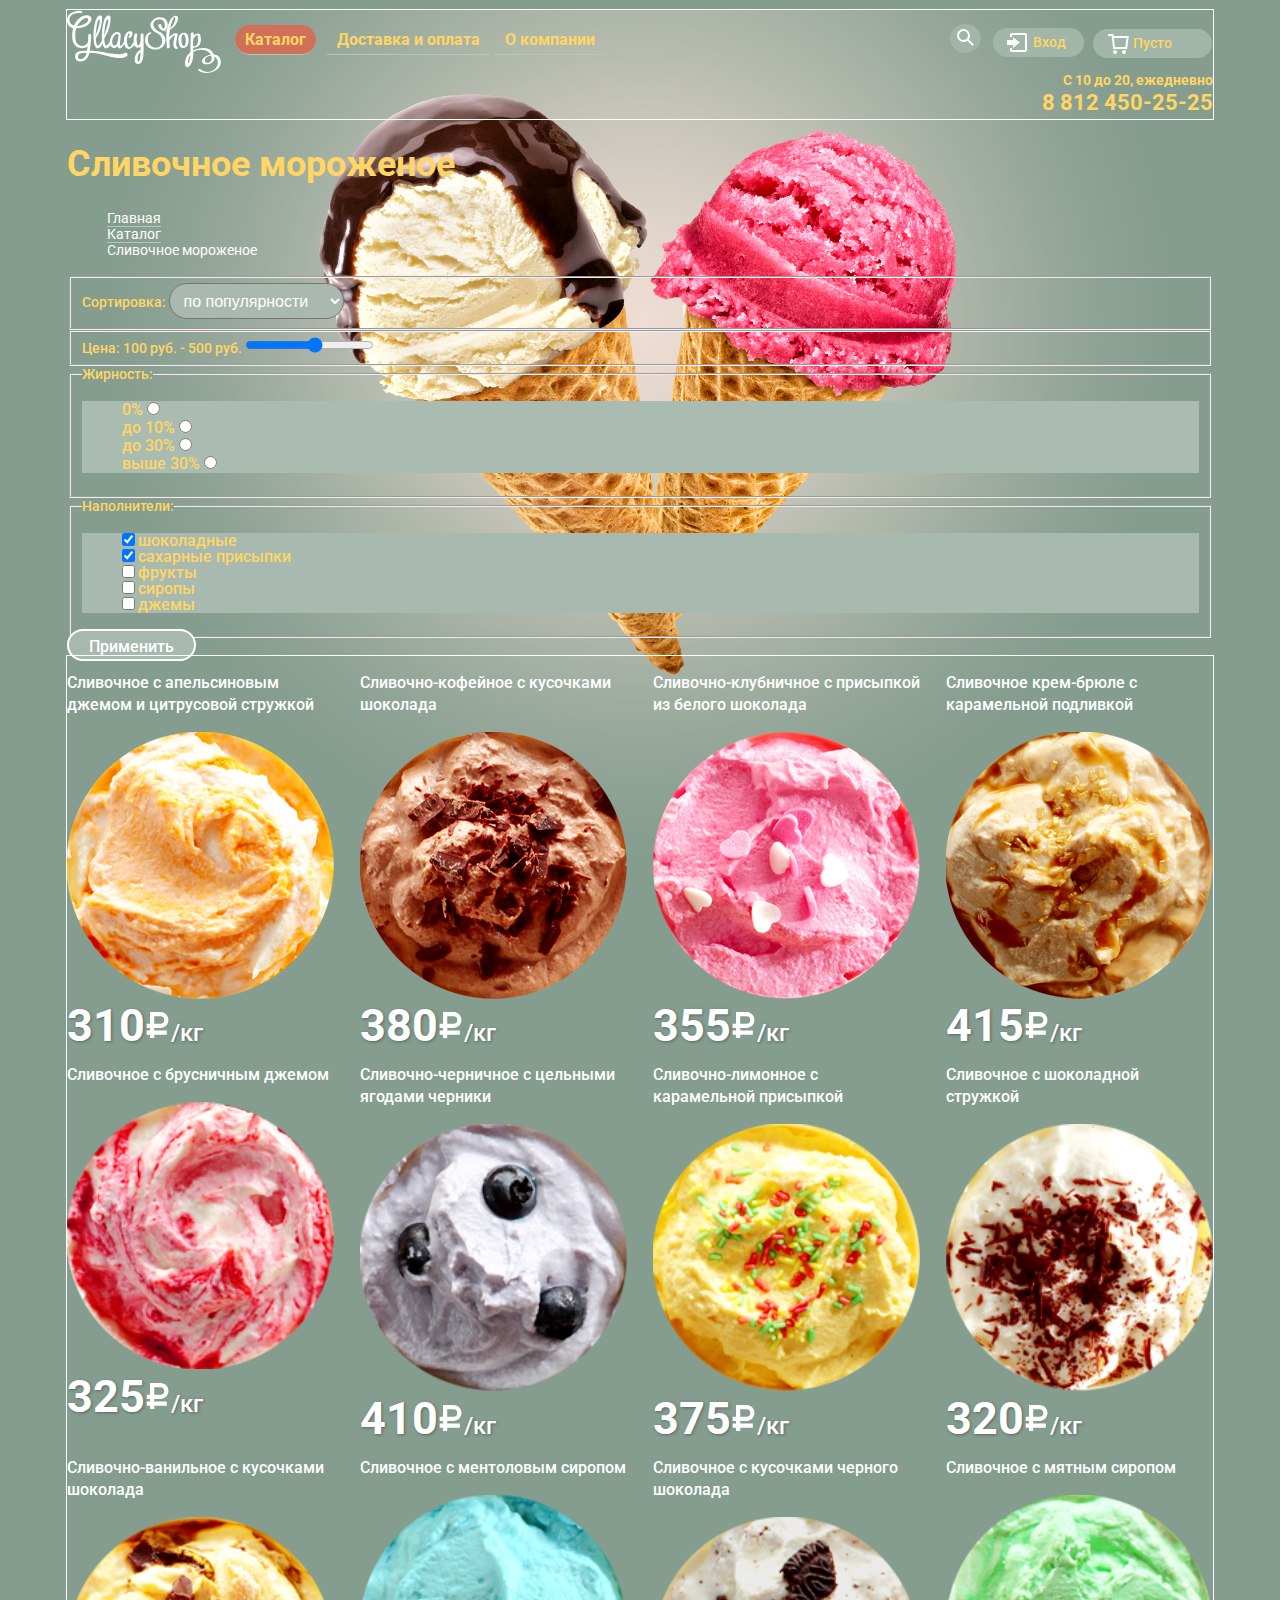
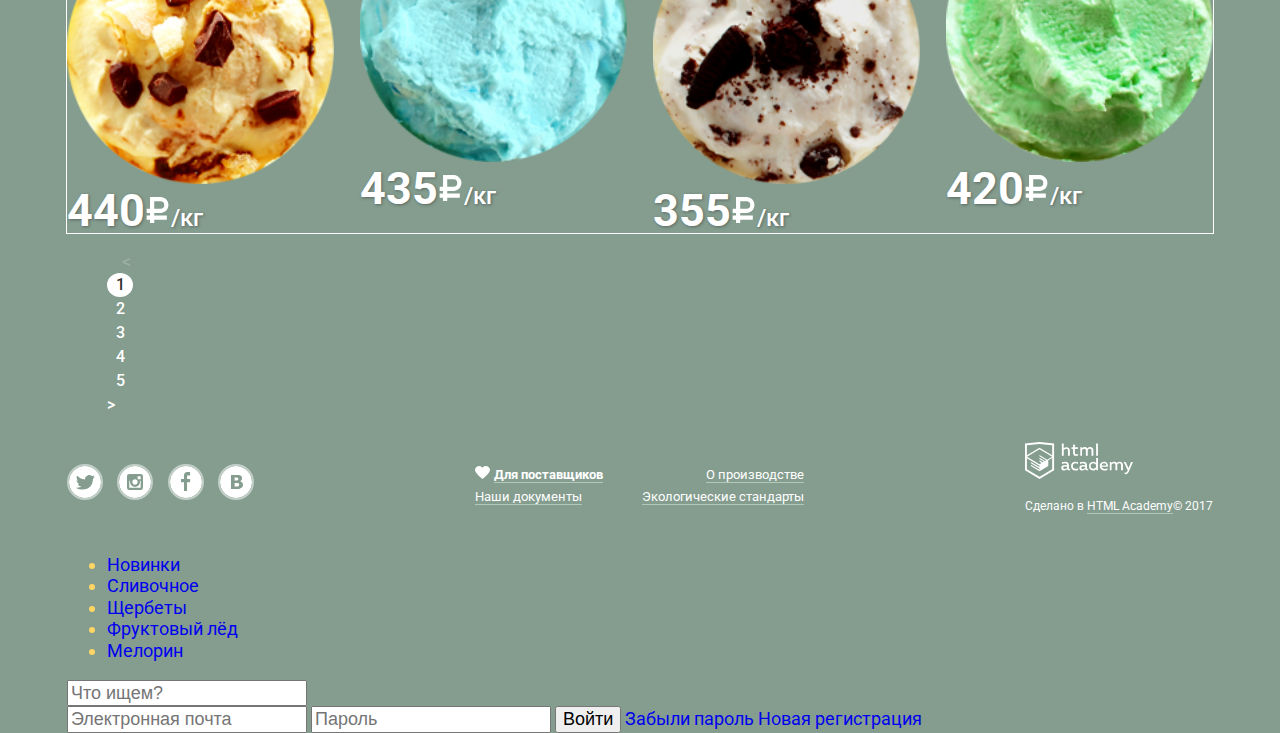
==== catalog.html @ 9115988d "неполная сетка первой страницы" ====
<!DOCTYPE html>
<html lang="ru">
    <head>
        <meta charset="utf-8">
        <link rel="stylesheet" href="css/style.css">
        <link rel="stylesheet" href="css/normalize.css">
        <link rel="stylesheet" href="https://fonts.googleapis.com/css?family=Roboto">
        <title>HTML Academy: Глейси</title>
    </head>
    <body>
        <div class="site-wrapper">
            <div class="content-wrapper">

<!--HEADER-->
         <header class="main-header">
            <nav class="main-navigation">
                <a href="index.html">
                    <img class="logo" src="img/logo.svg" width="154" height="64" alt="Логотип Глейси">
                </a>
                <ul class="site-navigation">
                    <li><a class="site-navigation-current" href="catalog.html">Каталог</a></li>
                    <li><a href="#">Доставка и оплата</a></li>
                    <li><a href="#">О компании</a></li>
                </ul>

                <ul class="user-navigation">
                    <li>
                        <a class="search-link" href="#">
                            <p class="visually-hidden">Поиск</p>
                            <img class="loupe-image" src="img/loupe.svg" width="17" height="17" alt="Поиск">                
                        </a>
                    </li>
                    <li>
                        <a class="login-link" href="#">
                            <img class="entrance-image" src="img/entrance-white.svg" width="21" height="19" alt="Войти">
                                Вход  
                        </a>
                    </li>
                    <li>
                        <a class="basket-link" href="#">
                            <img class="basket-image" src="img/basket.svg" width="21" height="20" alt="Корзина">
                                Пусто
                        </a>
                    </li>
                </ul>
            </nav>

            <div class="schedule-telephone">
                <h2 class="visually-hidden">Расписание и номер телефона</h2>
                <p>С 10 до 20, ежедневно<br>
                <span>8 812 450-25-25</span></p>
            </div>
        </header>

<!--MAIN-->
        <main class="container-2">
            <h1>Сливочное мороженое</h1>
            <ul class="breadcrumbs">
                <li><a href="index.html">Главная</a></li>
                <li><a href="catalog.html">Каталог</a></li>
                <li class="breadcrumbs-current">Сливочное мороженое</li>
            </ul>

            <section class="filters">
               <h2 class="visually-hidden">Фильтры</h2>
                <form class="filters-form" action="https://echo.htmlacademy.ru" method="get">
                    <fieldset class="form-sorting">
                        <label for="sorting">Сортировка:</label>
                            <select id="sorting" name="sorting-field">
                                <option value="popularity">по популярности</option>
                                <option value="cheap">сначала недорогие</option>
                                <option value="expensive">сначала дорогие</option>
                                <option value="fatness">по жирности</option>
                            </select>                       
                    </fieldset>

                    <fieldset class="form-range">
                        <label for="range">Цена: 100 руб. - 500 руб.</label>
                        <label class="visually-hidden" for="range">Ползунок с выбором диапазона цен</label>
                        <input id="range" type="range" min="50" max="500"  step="50">                      
                    </fieldset>

                    <fieldset class="form-fatness">
                        <legend>Жирность:</legend>
                        <ul class="filters-form-fatness-list">
                            <li>
                                0%
                                <input type="radio" id="fatness-1" name="fatness-radio" value="0">
                            </li>
                            <li>
                                до 10%
                                <input type="radio" id="fatness-2" name="fatness-radio" value="10">
                            </li>
                            <li>
                                до 30%
                                <input type="radio" id="fatness-3" name="fatness-radio" value="less-than-30">
                            </li>
                            <li>
                                выше 30%
                                <input type="radio" id="fatness-4" name="fatness-radio" value="more-than-30">
                            </li>
                        </ul>
                    </fieldset>

                    <fieldset class="form-topping">
                        <legend>Наполнители:</legend>
                        <ul class="form-topping-list">
                            <li>
                                <input id="chocolate-checkbox" type="checkbox" name="chocolate" checked>
                                <label for="chocolate-checkbox">шоколадные</label>
                            </li>
                            <li>
                                <input id="sugar-checkbox" type="checkbox" name="sugar" checked>
                                <label for="sugar-checkbox">сахарные присыпки</label>
                            </li>
                            <li>
                                <input id="fruit-checkbox" type="checkbox" name="fruit">
                                <label for="fruit-checkbox">фрукты</label>
                            </li>
                            <li>
                                <input id="syrup-checkbox" type="checkbox" name="syrup">
                                <label for="syrup-checkbox">сиропы</label>
                            </li>
                            <li>
                                <input id="jam-checkbox" type="checkbox" name="jam">
                                <label for="jam-checkbox">джемы</label>
                            </li>
                        </ul>
                    </fieldset>
                    <a class="filters-button" href="#">Применить</a>
                </form>
            </section>

            <section class="catalog main-catalog">
                <h2 class="visually-hidden">Ассортимент мороженого</h2>
                <ul class="ice-cream-range-list">
                    <li><a href="#">
                        <h3>Сливочное с апельсиновым джемом и цитрусовой стружкой</h3>
                        <div class="ice-cream-image"><img src="img/ice-cream-1.png" width="267px" height="267px" alt="Изображение мороженого"></div>
                        <div class="ice-cream-price">310<img src="img/ruble.svg" width="26px" height="31px" alt="Р"><span>/кг</span></div>
                    </a></li>

                    <li><a href="#">
                        <h3>Сливочно-кофейное с кусочками шоколада</h3>
                        <div class="ice-cream-image"><img src="img/ice-cream-2.png" width="267px" height="267px" alt="Изображение мороженого"></div>
                        <div class="ice-cream-price">380<img src="img/ruble.svg" width="26px" height="31px" alt="Р"><span>/кг</span></div>
                    </a></li>

                    <li><a href="#">
                        <h3>Сливочно-клубничное с присыпкой из белого шоколада</h3>
                        <div class="ice-cream-image"><img src="img/ice-cream-3.png" width="267px" height="267px" alt="Изображение мороженого"></div>
                        <div class="ice-cream-price">355<img src="img/ruble.svg" width="26px" height="31px" alt="Р"><span>/кг</span></div>
                    </a></li>

                    <li><a href="#">
                        <h3>Сливочное крем-брюле с карамельной подливкой</h3>
                        <div class="ice-cream-image"><img src="img/ice-cream-4.png" width="267px" height="267px" alt="Изображение мороженого"></div>
                        <div class="ice-cream-price">415<img src="img/ruble.svg" width="26px" height="31px" alt="Р"><span>/кг</span></div>
                        </a>
                    </li>

                    <li><a href="#">
                        <h3>Сливочное с брусничным джемом</h3>
                        <div class="ice-cream-image"><img src="img/ice-cream-5.png" width="267px" height="267px" alt="Изображение мороженого"></div>
                        <div class="ice-cream-price">325<img src="img/ruble.svg" width="26px" height="31px" alt="Р"><span>/кг</span></div>
                    </a></li>

                    <li><a href="#">
                        <h3>Сливочно-черничное с цельными ягодами черники</h3>
                        <div class="ice-cream-image"><img src="img/ice-cream-6.png" width="267px" height="267px" alt="Изображение мороженого"></div>
                        <div class="ice-cream-price">410<img src="img/ruble.svg" width="26px" height="31px" alt="Р"><span>/кг</span></div>
                    </a></li>

                    <li><a href="#">
                        <h3>Сливочно-лимонное с карамельной присыпкой</h3>
                        <div class="ice-cream-image"><img src="img/ice-cream-7.png" width="267px" height="267px" alt="Изображение мороженого"></div>
                        <div class="ice-cream-price">375<img src="img/ruble.svg" width="26px" height="31px" alt="Р"><span>/кг</span></div>
                    </a></li>

                    <li><a href="#">
                        <h3>Сливочное с шоколадной стружкой</h3>
                        <div class="ice-cream-image"><img src="img/ice-cream-8.png" width="267px" height="267px" alt="Изображение мороженого"></div>
                        <div class="ice-cream-price">320<img src="img/ruble.svg" width="26px" height="31px" alt="Р"><span>/кг</span></div>
                    </a></li>

                    <li><a href="#">
                        <h3>Сливочно-ванильное с кусочками шоколада</h3>
                        <div class="ice-cream-image"><img src="img/ice-cream-9.png" width="267px" height="267px" alt="Изображение мороженого"></div>
                        <div class="ice-cream-price">440<img src="img/ruble.svg" width="26px" height="31px" alt="Р"><span>/кг</span></div>
                    </a></li>

                    <li><a href="#">
                        <h3>Сливочное с ментоловым сиропом</h3>
                        <div class="ice-cream-image"><img src="img/ice-cream-10.png" width="267px" height="267px" alt="Изображение мороженого"></div>
                        <div class="ice-cream-price">435<img src="img/ruble.svg" width="26px" height="31px" alt="Р"><span>/кг</span></div>
                    </a></li>

                    <li><a href="#">
                        <h3>Сливочное с кусочками черного шоколада</h3>
                        <div class="ice-cream-image"><img src="img/ice-cream-11.png" width="267px" height="267px" alt="Изображение мороженого"></div>
                        <div class="ice-cream-price">355<img src="img/ruble.svg" width="26px" height="31px" alt="Р"><span>/кг</span></div>
                    </a></li>

                    <li><a href="#">
                        <h3>Сливочное с мятным сиропом</h3>
                        <div class="ice-cream-image"><img src="img/ice-cream-12.png" width="267px" height="267px" alt="Изображение мороженого"></div>
                        <div class="ice-cream-price">420<img src="img/ruble.svg" width="26px" height="31px" alt="Р"><span>/кг</span></div>
                    </a></li>
                </ul>

                    <ul class="pagination">
                        <li class="arrow-disabled"><</li>
                        <li class="pagination-item pagination-item-current">
                            <a href="#">1</a>
                        </li>
                        <li class="pagination-item">
                            <a href="#">2</a>
                        </li>
                        <li class="pagination-item">
                            <a href="#">3</a>
                        </li>
                        <li class="pagination-item">
                            <a href="#">4</a>
                        </li>
                        <li class="pagination-item">
                            <a href="#">5</a>
                        </li>
                        <li class="arrow-active">
                            <a href="#">></a>
                        </li>
                    </ul>           
            </section>
        </main>

<!--FOOTER-->        
         <footer class="main-footer">
            <div class="social">
                <ul class="social-list">
                    <li>
                        <a href="https://www.twitter.com" target="_blank">
                            <img src="img/twitter.svg" width="32px" height="32px" alt="twitter">
                        </a>
                    </li>
                    <li>
                        <a href="https://www.instagram.com" target="_blank">
                            <img src="img/instagram.svg" width="32px" height="32px" alt="instagram">
                        </a>
                    </li>
                    <li>
                        <a href="https://www.facebook.com" target="_blank">
                            <img src="img/fb.svg" width="32px" height="32px" alt="facebook">
                        </a>
                    </li>
                    <li>
                        <a href="https://www.vk.com" target="_blank">
                            <img src="img/vk.svg" width="32px" height="32px" alt="vk">
                        </a>
                    </li>
                </ul>
            </div>

            <ul class="links">
                <li>
                    <img src="img/heart.svg" width="15px" height="13px" alt="сердце">
                    <a class="link-providers" href="#">
                        Для поставщиков
                    </a>
                </li>
                <li>
                    <a href="#">
                        О производстве
                    </a>
                </li>
                <li>
                    <a href="#">
                        Наши документы
                    </a>
                </li>
                <li>
                    <a href="#">
                        Экологические стандарты
                    </a>
                </li>
            </ul>

             <div class="copyright">
                <a href="https://htmlacademy.ru" target="_blank">
                    <img src="img/logo-htmlacademy.svg" width="108px" height="39px" alt="Логотип разработчика сайта HTML academy">
                </a>
                <p class="creator">
                    Сделано в <a href="https://htmlacademy.ru" target="_blank">HTML Academy</a>© 2017
                </p>
            </div>
        </footer>

<!--MODAL-->
        <section class="modal modal-catalog-pop-up">
            <h2 class="visually-hidden">Выскакивающее окно каталога</h2>
            <ul class="modal-catalog-pop-up">
                <li>
                    <a href="catalog.html">
                        Новинки
                    </a>
                </li>
                <li>
                    <a href="catalog.html">
                        Сливочное
                    </a>
                </li>
                <li>
                    <a href="catalog.html">
                        Щербеты
                    </a>
                </li>
                <li>
                    <a href="catalog.html">
                        Фруктовый лёд
                    </a>
                </li>
                <li>
                    <a href="catalog.html">
                        Мелорин
                    </a>
                </li>
            </ul>
        </section>

         <section class="modal modal-search">
            <h2 class="visually-hidden">Поиск</h2>
            <form class="modal-search-form" action="https://acho.htmlacademy.ru" method="get">
                <label for="search" class="visually-hidden">Форма поиска</label>
                <input id="search" type="search" name="search-field" placeholder="Что ищем?">
            </form>
        </section>

         <section class="modal modal-login">
            <h2 class="visually-hidden">Войти</h2>
            <form class="modal-login-form">
                <label class="visually-hidden" for="email">Форма вашего имени</label>
                <input id="email" type="email" name="email-field" placeholder="Электронная почта">
                <label class="visually-hidden" for="password"></label>
                <input id="password" type="password" name="password-field" placeholder="Пароль">
                <button type="submit" value="Войти">Войти</button>
                <a class="modal-login-forgot" href="#">Забыли пароль</a>
                <a class="modal-login-sign-up" href="#">Новая регистрация</a>
            </form>
        </section>

        <section class="modal modal-purchase">
            <h2 class="visually-hidden">Корзина</h2>
         <table></table>
        </section>
    </body>
</html>
---- css/style.css ----
body {
	margin: 0;
	padding: 0;

	font-family: "Roboto", Arial, sans-serif;
	font-size: 18px;
	font-weight: 400;
	color: #FFD664;
	line-height: 1.2;
	background-color: #849d8f;
}
/*
	background: url(../img/gllacy-index-1200.jpg) no-repeat;
	background-position: center top;

	background-color: #859e90;
	background-image: url("../img/bg-1.jpg");
	background-repeat: repeat;
}
*/

body > input[type="radio"] {
  display: none;
}

a {
	font-family: "Roboto", Arial, sans-serif;
	text-decoration: none;
}

.button {
	box-shadow: 0 2px 2px rgba(172, 16, 0, 0.64);
	background-color: #ffffff;
	background-image: linear-gradient(to top, #e74a35 0%, #f26843 100%);
	text-shadow: 0 2px 5px rgba(160, 32, 11, 0.76);
	border-radius: 30px;
}

.button:hover,
.button:focus {
	box-shadow: 0 2px 2px #ac1000;
	background-color: rgba(255, 255, 255, 0.2);
	background-image: linear-gradient(to top, #ec6e5d 0%, #f58669 100%);
}

.button:active {
	box-shadow: inset 0 2px 2px #942718;
	background-color: rgba(0, 0, 0, 0.07);
	background-image: linear-gradient(to top, #e1613e 0%, #d74531 100%);
}

.site-wrapper {
	min-width: 940px;

	background-color: #849d8f;
	background-image: url("../img/slide-3.png");
	background-repeat: no-repeat;
	background-position: top center;

	transition: background-image 0.5s ease, background-color 0.5s ease;
}

.site-wrapper::before,
.site-wrapper::after {
  content: "";

  visibility: hidden;
}

.site-wrapper::before {
  background-image: url("../img/slide-2.png");
}

.site-wrapper::after {
  background-image: url("../img/slide-3.png");
}

.content-wrapper {
	width: 1146px;
	margin: 0 auto;
	padding: 0 20px;
}

header.main-header {
	display: flex;
	flex-wrap: wrap;
	flex-shrink: 0;	
	width: 1146px;	
	min-height: 100px;
	margin-left: auto;
	margin-right: auto;
	margin-top: 10px;

	outline: white solid 1px; 
}

nav.main-navigation {
	display: flex;
	flex-shrink: 0;
	justify-content: center;

}

.logo {
	margin-right: 14px;
	margin-left: 0;
}

.site-navigation,
.user-navigation {
	display: flex;	
	flex-shrink: 0;
	padding: 0;
	list-style: none;
}

.site-navigation {
	margin-right: 345px;
	justify-content: space-between;
	width: 370px;
}

.site-navigation-current {
	background-color: #d07058;
	border-radius: 15px;
}

.site-navigation li:first-child {
	margin-right: 6px;
}

.site-navigation li:nth-child(2) {

}

.site-navigation a {
	padding: 5px 10px;

	font-size: 16px;
	font-weight: 700;
	line-height: 18px;
	border-bottom: 1px solid #b1c9bb;
	color: #FFD664;
}

.site-navigation a:hover,
.site-navigation a:focus {
	color: #333333;
	background-color: #f7f6f3;
	border-radius: 15px;
	outline: none;
}

.site-navigation a:active,
.user-navigation a:active {
	box-shadow: inset 0 2px 1px #696969;
	background-color: rgba(248, 247, 244, 0.99);
}

.user-navigation {
	width: 263px;
	height: 32px; 	
}

.user-navigation a {
	font-size: 14px;
	font-weight: 500;

	color: #FFD664;	
	background-color: #a1b5a9;
}

.user-navigation a.search-link {
	padding: 8px 8px 5px 6px;
	margin-right: 12px;

	border-radius: 50%;
	background: #a1b5a9 url(../img/loupe.svg) no-repeat;
	background-position: 50% 40%;
}

.user-navigation a.search-link:hover,
.user-navigation a.search-link:focus {
	background-image: url("../img/loupe-black.png");
	background-repeat: no-repeat;
	background-position: 50% 40%;
}

.user-navigation img.loupe-image {
 	visibility: hidden;
}

.user-navigation a.login-link {
	padding: 6px 18px 7px 16px;
	margin-right: 9px;

	vertical-align: top;

	border-radius: 15px;
	background: #a1b5a9 url(../img/entrance-white.svg) 20% 50% no-repeat;
}

.user-navigation a.login-link:hover,
.user-navigation a.login-link:focus {
	background-image: url("../img/entrance-black.png");
	background-repeat: no-repeat;
	background-position: 20% 50%;
}

.user-navigation img.entrance-image {
	visibility: hidden;
}

.user-navigation a.basket-link {
	padding: 6px 40px 7px 16px;
	vertical-align: top;
	border-radius: 15px;
	background: #a1b5a9 url(../img/basket.svg) 15% 50% no-repeat;
}

.user-navigation img.basket-image {
	 visibility: hidden;
}

.user-navigation a:hover,
.user-navigation a:focus {
	background-color: #f9f7f5;
	outline: none;
	color: #323232;
	font-weight: 700;
}

.schedule-telephone {
	margin-left: auto;
	margin-top: -20px;


	font-size: 14px;
	font-weight: 700;
	line-height: 14px;
	text-align: right;
}

.schedule-telephone p {
	margin-bottom: 0;
	padding: 0;
}

.schedule-telephone span {
	font-size: 22px;
	line-height: 32px;
}

.slider {
	position: relative;

	padding-top: 270px;

	text-align: center;
	color: #ffffff;
}

.slide-title {
  width: 700px;
  margin: 0 auto;
  margin-bottom: 30px;

  font-weight: 800;
  font-size: 60px;
}

.slide-btn {
  display: inline-block;
  padding: 12px 50px;

  font-weight: 600;
  font-size: 31px;
  line-height: 41px;
  vertical-align: top;
  color: #ffffff;
  text-decoration: none;
  text-shadow: 0 2px 5px rgba(160, 32, 11, 0.76);

  background: #f26843;
  background:    -moz-linear-gradient(top, #f26843 0%, #e74a35 100%);
  background: -webkit-linear-gradient(top, #f26843 0%, #e74a35 100%);
  background:         linear-gradient(to bottom, #f26843 0%, #e74a35 100%);
  border-radius: 100px;
  box-shadow: 0 2px 2px rgba(172, 16, 0, 0.64);
}

.slide-btn:hover {
  background:    -moz-linear-gradient(top, #f58669 0%, #ec6f5e 100%);
  background: -webkit-linear-gradient(top, #f58669 0%, #ec6f5e 100%);
  background:         linear-gradient(to bottom, #f58669 0%, #ec6f5e 100%);
  box-shadow: 0 2px 2px rgba(172, 16, 0, 1);
}

.slide-btn:active {
  background:    -moz-linear-gradient(top, #d84732 0%, #e1613e 100%);
  background: -webkit-linear-gradient(top, #d84732 0%, #e1613e 100%);
  background:         linear-gradient(to bottom, #d84732 0%, #e1613e 100%);
  box-shadow: inset 0 2px 2px rgba(172, 16, 0, 1);
}

.slider-controls label {
  display: inline-block;
  width: 17px;
  height: 17px;
  margin-right: 8px;

  vertical-align: top;

  background-color: transparent;
  border: 2px solid #ffffff;
  border-radius: 50%;
  cursor: pointer;
}

.slider-controls {
  position: absolute;
  bottom: 25px;
  left: 0;
  z-index: 20;

  font-size: 0;
}

.slide {
  display: none;
}

#btn-1:checked ~ .site-wrapper #slide1,
#btn-2:checked ~ .site-wrapper #slide2,
#btn-3:checked ~ .site-wrapper #slide3 {
  display: block;
}

#btn-1:checked ~ .site-wrapper {
  background-color: #849d8f;
  background-image: url("../img/slide-1.png");
}

#btn-2:checked ~ .site-wrapper {
  background-color: #8996a6;
  background-image: url("../img/slide-2.png");
}

#btn-3:checked ~ .site-wrapper {
  background-color: #9d8b84;
  background-image: url("../img/slide-3.png");
}

#btn-1:checked ~ .site-wrapper label[for="btn-1"],
#btn-2:checked ~ .site-wrapper label[for="btn-2"],
#btn-3:checked ~ .site-wrapper label[for="btn-3"] {
  background-color: #ffffff;
}

div.offer-container {
	display: flex;
	width: 1146px;
	justify-content: center;
	margin: 40px auto;

	outline: white solid 1px; 
}

article.offer-1 {
	margin-right: 13px;
	background: url("../img/offer-1-bg.jpg") no-repeat;
}

article.offer-2 {
	margin-left: 13px;
	background: url("../img/offer-2-bg.jpg") no-repeat;
}

.offer {
	min-width: 560px;
	min-height: 229px;

	border-radius: 15px;
}

.offer h2 {
	font-size: 35px;
	line-height: 41px;	
	font-weight: 700;	
}

.offer p {
	font-weight: 700;
	text-align: left;
}

.offer-button {
	padding: 15px 24px 14px 22px;

	color: #ffffff;
	font-size: 18px;
	font-weight: 700;
	line-height: 24px;
}

section.catalog h3 {
	font-size: 16px;
	font-weight: 500;
	line-height: 22px;
}

.catalog a {
	color: #ffffff;
}

.catalog ul {
	list-style: none;
}

.ice-cream-range-list {
	display: flex;
	flex-wrap: wrap;	
	justify-content: space-between;
	flex-shrink: 0;
	margin: 0 auto;
	padding: 0;

	outline: white solid 1px;
}

.ice-cream-range-list li {
 	width: 267px; 
}

.ice-cream-range-list li:hover,
.ice-cream-range-list li:focus,
.ice-cream-range-list li:active {
	background-color: #9db1a6;
}

.catalog .ice-cream-price:not(img) {
	text-shadow: 1px 1px 3px rgba(49, 50, 53, 0.5);
	font-weight: 700;
	line-height: 45px;
	font-size: 45px;
}

.ice-cream-price span {
	font-size: 30px;
	font-size: 24px;
	font-weight: 500;
	line-height: 30px;
}

ul.pagination a {
	font-size: 16px;
	font-weight: 500;
}

li.pagination-item {
	width: 26px;
	height: 24px;

	text-align: center;

	border-radius: 50%;
}

li.pagination-item:hover,
li.pagination-item:focus {
	color: #ffffff;

	background-color: #9db1a6;
}

li.pagination-item-current,
li.pagination-item-current:hover,
li.pagination-item-current:focus,
li.pagination-item:active {
	background-color: #ffffff;
}

li.pagination-item-current a,
li.pagination-item a:active {
	color: #323232;
}

li.arrow-disabled {
	padding: 0 15px;

	color: #9db1a6;
}

article.features {
	display: flex;
	flex-wrap: wrap;

	padding: 27px 34px 45px 21px;
	margin: 27px auto;

	background: url("../img/waffle-bg.jpg");
	border-radius: 15px;
}

.features h2 {
	flex-grow: 1;
	margin: 0;
	justify-content: space-between;

	font-size: 24px;
	font-weight: 500;
	line-height: 30px;
	color: #323232;
}

.features p {
	position: relative;
	margin: 0;

	width: 478px;
	font-size: 16px;
	color: #323232;
	line-height: 22px;
} 

.news-subscribe-container {
	display: flex;
	flex-shrink: 0;
	justify-content: center;
	align-items: flex-start;
	padding: 0;
	margin: 40px auto;
}

article.news {
		
	background-color: white;
	background: url("../img/news-bg.jpg") no-repeat;
	border-radius: 15px;
}

.news h2 {
	padding: 0;
	margin: 0;
	font-size: 16px;
	line-height: 22px;
	font-weight: 500;
	color: #323232;
}

.news a {
	color: #323232;
	font-size: 24px;
	font-weight: 700;
	line-height: 30px;
	text-decoration: underline;
}

.news a:hover,
.news a:focus,
.news a:active {
	color: #e84d37;
}

form.subscribe-form {
	
	color: #5a5a5a;
	font-size: 16px;

	background-color: #f9f7f5;
	border-image: 5 url("../img/subscribe-bg.svg");
	border-radius: 15px;
}

.subscribe-form p {
	margin: 0;
	padding: 0;

	line-height: 22px;
}

.subscribe-form input {
	margin: 0;
	padding: 0;
}

.subscribe-form button {
	width: 129px;
	height: 44px;

	color: #fefefe;
	font-size: 18px;
	font-weight: 700;
	line-height: 24px;

	border-radius: 30px;
}

section.location {
	width: 1200;
}

.location .address {
	padding: 32px 25px 31px 25px;

	display: inline-block;

	color: #323232;
	font-size: 14px;
	line-height: 20px;

	background-color: #fcfcfc;
	border-radius: 15px;
}

.address span {
	font-size: 18px;
	font-weight: 700;
	line-height: 24px;
}

.address-button {
	padding: 13px 28px;

	color: #fefefe;
	font-size: 18px;
	font-weight: 700;
	line-height: 24px;
}

ul.breadcrumbs {
	list-style: none;
}

.breadcrumbs li,
.breadcrumbs a {
color: #ffffff;
font-size: 14px;
font-weight: 400;
line-height: 16px;
}

.breadcrumbs a {
	border-bottom: 1px solid #b1c9bb;
}

.breadcrumbs a:hover,
.breadcrumbs a:focus,
.breadcrumbs a:active {
	color: #ffbc9e;
	border-bottom: 1px #a7a294 solid;
}

form.filters-form {
	font-size: 14px;
	font-weight: 500;
	line-height: 16px;
}

.filters-form ul {
	list-style: none;
}

.form-sorting select {
	padding: 8px 0 8px 10px;
	max-width: 193px;
	max-height: 36px;

	color: #ffffff;
	font-size: 16px;

	background-color: #a9b9af;
	border-radius: 30px;
}

.form-sorting select:hover,
.form-sorting select:focus,
.form-sorting select:active {
	color: #323232;

	outline: none;
	background-color: #ffffff;
}

.form-fatness ul {
	background-color: #aabcb2;
}

.form-fatness li {
	font-size: 16px;
	line-height: 18px;
}

.form-topping ul {
	background-color: #a8bab0;
}

.form-topping-list label {
	font-size: 16px;
}

a.filters-button {
	padding: 6px 20px 3px 20px;

	color: #ffffff;
	font-size: 16px;
	font-weight: 500;
	line-height: 18px;

	background-color: #a7b8ae;
	border-radius: 30px;
	border: 2px #ffffff solid;
}

a.filters-button:hover,
a.filters-button:focus {
	color: #323232;
	font-size: 16px;
	font-weight: 500;
	line-height: 18px;

	background-color: #fbfcfb;
}

a.filters-button:active {
	font-size: 16px;
	font-weight: 500;
	line-height: 18px;
	color: #323232;

	box-shadow: inset 0 2px 1px #696969;
	background-color: #ededed;
	border: 0;
}

footer.main-footer {
	display: flex;
	flex-shrink: 0;
	flex-wrap: 0;
	justify-content: space-between;
	flex-shrink: 0;
	align-items: center;
	width: 1146px;
	height: 103px;
}

.main-footer ul {
	list-style: none;
}

ul.social-list {
	display: flex;
	justify-content: space-between;
	padding: 0;
	width: 187px;
}

.social img {
	border-radius: 50%;
	border: 2px #c2cfc8 solid;
}

ul.links {
	display: flex;
	flex-wrap: wrap;
	justify-content: space-between;
	padding: 0;
	width: 329px;
}

.links a {
	color: #ffffff;
	font-size: 13px;
	font-weight: 400;
	line-height: 18px;

	border-bottom: 1px solid #b1c9bb;
}

a.link-providers {
	font-weight: 700;
}

.links a:hover,
.links a:focus,
.links a:active,
.creator a:hover,
.creator a:focus,
.creator a:active {
	color: #ffbc9e;
	border-bottom: 1px #a7a294 solid;
}

div.copyright p {
	color: #fefefe;
	font-size: 12px;
	line-height: 18px;
}

.creator a {
	color: #fefefe;
	font-size: 12px;
	font-weight: 400;
	line-height: 18px;

	border-bottom: 1px solid #b1c9bb;
}

.links a:hover,
.links a:focus,
.links a:active {
	color: #ffbc9e;
	border-bottom: 1px #a7a294 solid;
}

section.modal-feedback h2 {
	font-size: 24px;
	font-weight: 500;
	line-height: 28px;
}

.visually-hidden {
	position: absolute;
	width: 1px;
	height: 1px;
	margin: -1px;
	border: 0;
	padding: 0;
	clip: rect(0 0 0 0);
	overflow: hidden;
}
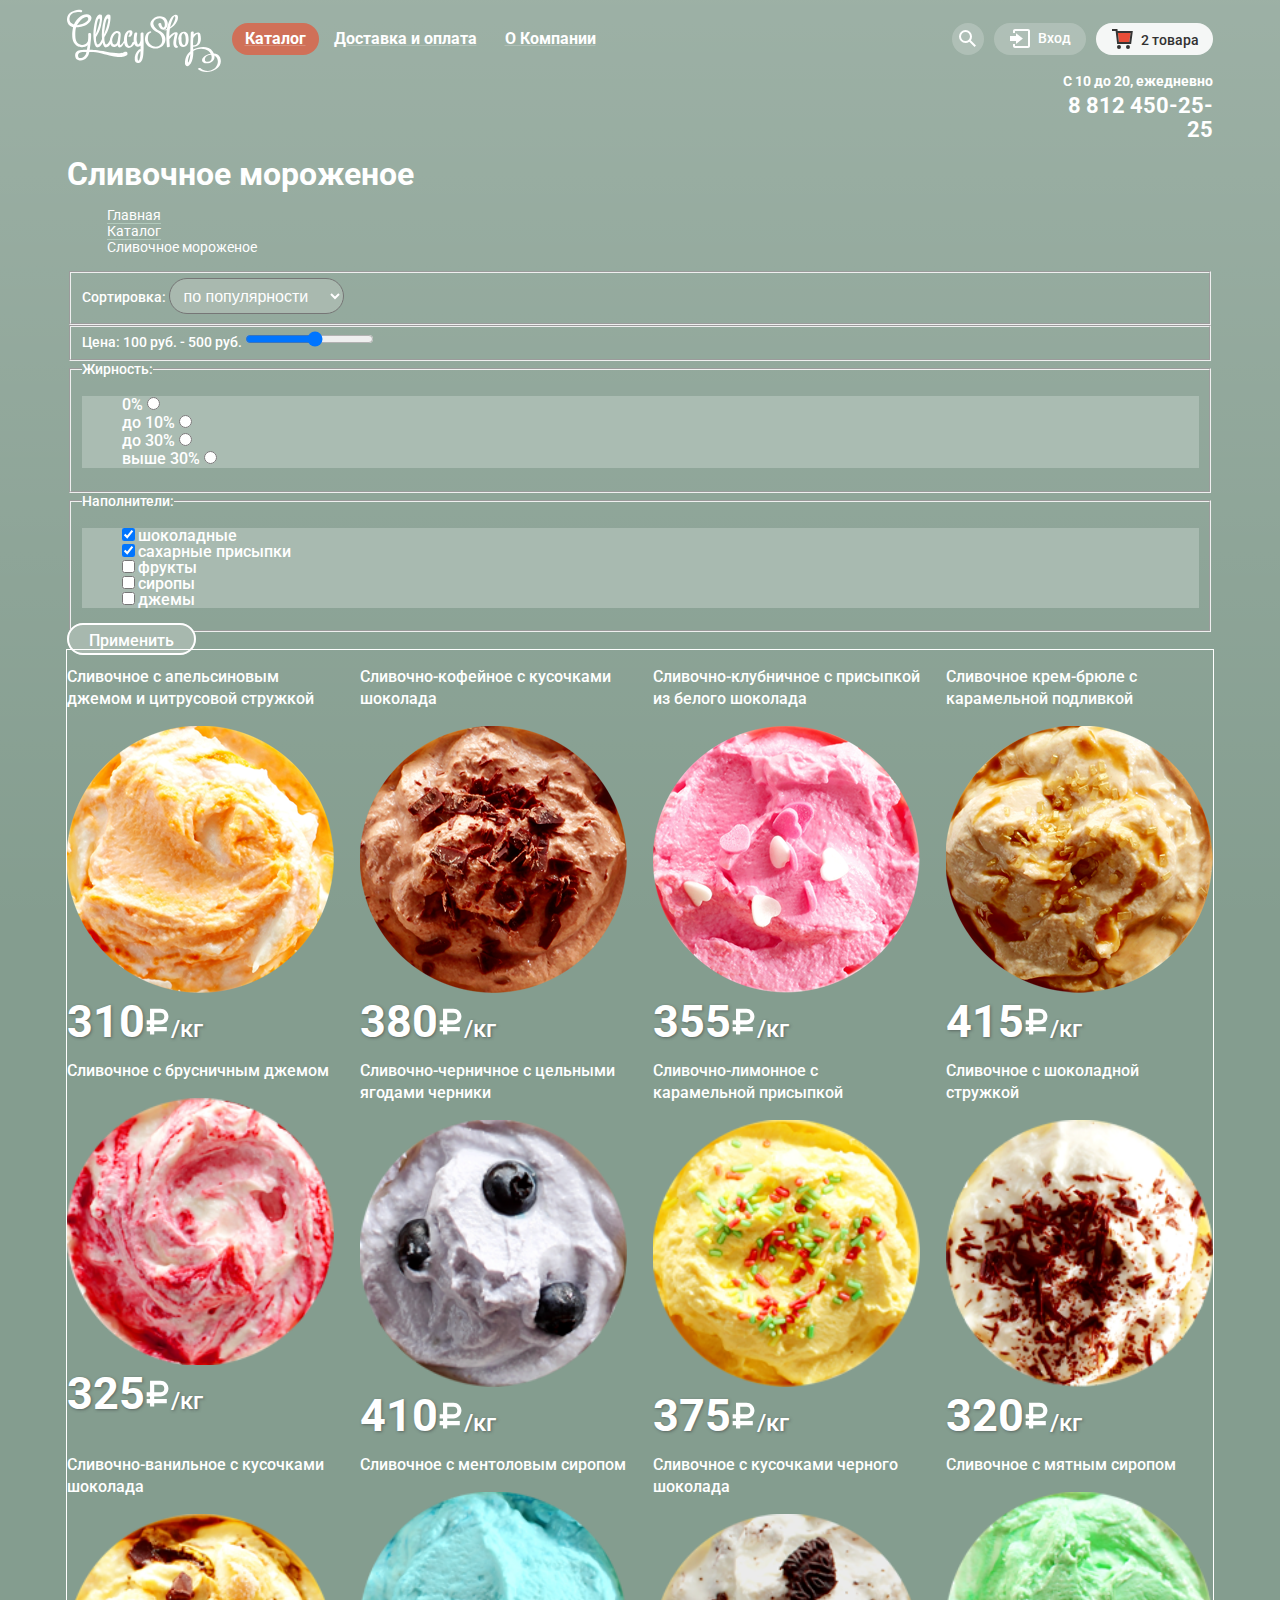
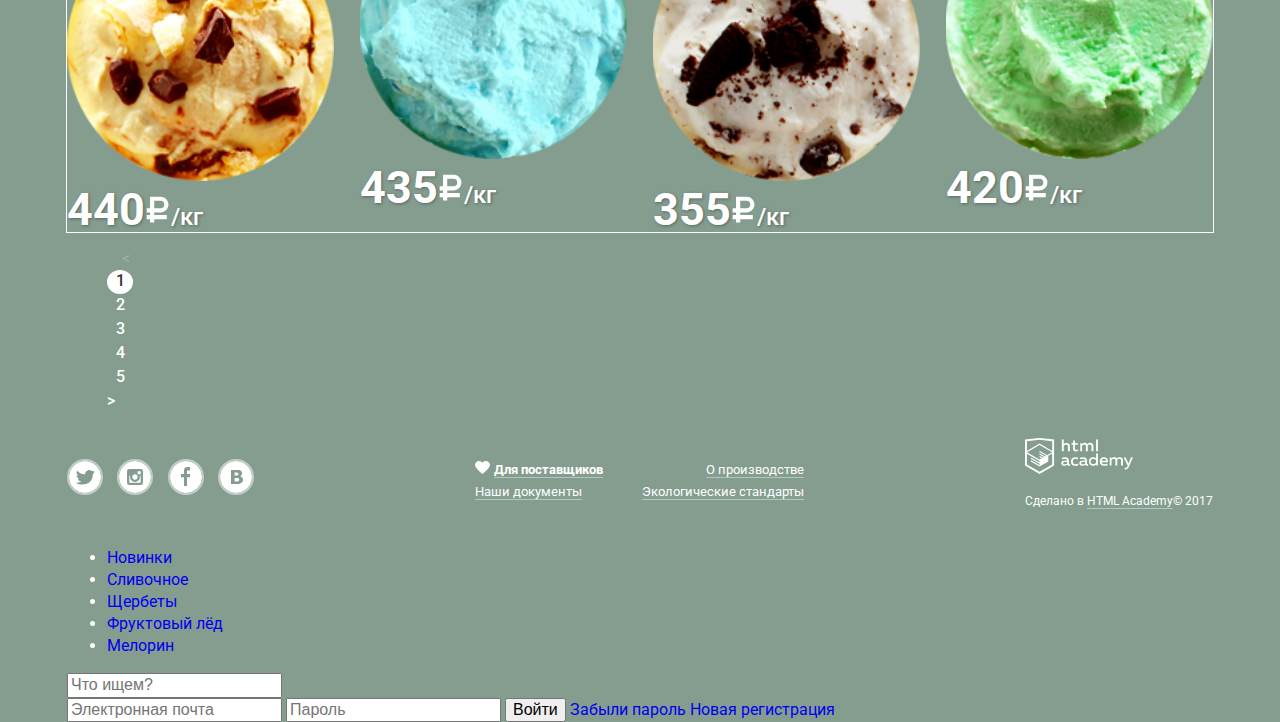
==== commit e62134f0: "исправления" ====
--- a/catalog.html
+++ b/catalog.html
@@ -7,49 +7,100 @@
         <link rel="stylesheet" href="https://fonts.googleapis.com/css?family=Roboto">
         <title>HTML Academy: Глейси</title>
     </head>
-    <body>
-        <div class="site-wrapper">
-            <div class="content-wrapper">
+    <body class="page-inner">
+        <div class="content-wrapper">
 
 <!--HEADER-->
-         <header class="main-header">
-            <nav class="main-navigation">
-                <a href="index.html">
-                    <img class="logo" src="img/logo.svg" width="154" height="64" alt="Логотип Глейси">
-                </a>
-                <ul class="site-navigation">
-                    <li><a class="site-navigation-current" href="catalog.html">Каталог</a></li>
-                    <li><a href="#">Доставка и оплата</a></li>
-                    <li><a href="#">О компании</a></li>
+         <header class="page-header">
+            <a href="index.html">
+                <img class="logo" src="img/logo.svg" width="154" height="64" alt="Логотип Глейси">
+            </a>
+            <nav class="main-menu">
+            <ul class="main-menu-list">
+              <li class="main-menu-item has-children main-menu-current">
+                <a href="#">Каталог</a>
+                <ul class="submenu">
+                  <li class="submenu-item submenu-item-bold"><a href="#">Новинки</a></li>
+                  <li class="submenu-item submenu-item-current"><a>Сливочное</a></li>
+                  <li class="submenu-item"><a href="#">Щербеты</a></li>
+                  <li class="submenu-item"><a href="#">Фруктовый лед</a></li>
+                  <li class="submenu-item"><a href="#">Мелорин</a></li>
                 </ul>
-
-                <ul class="user-navigation">
-                    <li>
-                        <a class="search-link" href="#">
-                            <p class="visually-hidden">Поиск</p>
-                            <img class="loupe-image" src="img/loupe.svg" width="17" height="17" alt="Поиск">                
-                        </a>
-                    </li>
-                    <li>
-                        <a class="login-link" href="#">
-                            <img class="entrance-image" src="img/entrance-white.svg" width="21" height="19" alt="Войти">
-                                Вход  
-                        </a>
-                    </li>
-                    <li>
-                        <a class="basket-link" href="#">
-                            <img class="basket-image" src="img/basket.svg" width="21" height="20" alt="Корзина">
-                                Пусто
-                        </a>
-                    </li>
-                </ul>
-            </nav>
-
-            <div class="schedule-telephone">
-                <h2 class="visually-hidden">Расписание и номер телефона</h2>
-                <p>С 10 до 20, ежедневно<br>
-                <span>8 812 450-25-25</span></p>
+              </li>
+              <li class="main-menu-item"><a href="#">Доставка и оплата</a></li>
+              <li class="main-menu-item"><a href="#">О Компании</a></li>
+            </ul>
+          </nav>
+
+          <div class="user-block">
+            <a class="user-block-search" href="#">
+              Поиск
+              <svg xmlns="http://www.w3.org/2000/svg" xmlns:xlink="http://www.w3.org/1999/xlink" width="17" height="17" viewBox="0 0 17 17">
+                <path d="M16.958 15.527L11.75 10.32A6.455 6.455 0 0 0 13 6.5 6.5 6.5 0 1 0 6.5 13a6.465 6.465 0 0 0 3.839-1.263l5.205 5.204 1.414-1.414zM6.5 11C4.019 11 2 8.981 2 6.5S4.019 2 6.5 2 11 4.019 11 6.5 8.981 11 6.5 11z"/>
+              </svg>
+            </a>
+            <form class="search-form" action="https://echo.htmlacademy.ru" method="get">
+              <div class="label-box">
+                <input class="input-box item-search-form" type="search" name="search" id="search-field" required>
+                <label for="search-field">Что ищем?</label>
+              </div>
+            </form>
+
+            <a class="user-block-login" href="#">
+              <svg xmlns="http://www.w3.org/2000/svg" xmlns:xlink="http://www.w3.org/1999/xlink" width="21" height="19" viewBox="0 0 21 19">
+                <path d="M6 14.875L12.917 9.5 6 4.125v2.917H-.042v4.917H6z"/>
+                <path d="M18 0H5C3.9 0 3 .9 3 2v2h2V2h13v15H5v-2H3v2c0 1.1.9 2 2 2h13c1.1 0 2-.9 2-2V2c0-1.1-.9-2-2-2z"/>
+              </svg>
+              Вход
+            </a>
+            <div class="login-form">
+              <h2 class="visually-hidden">Личный кабинет</h2>
+              <form action="https://echo.htmlacademy.ru" method="post">
+                <div class="label-box">
+                  <input class="input-box item-login-form" type="text" name="email" id="login-email" required>
+                  <label for="login-email">Электронная почта</label>
+                </div>
+                <div class="label-box">
+                  <input class="input-box item-login-form" type="password" name="password" id="login-password" required>
+                  <label for="login-password">Пароль</label>
+                </div>
+                <button class="btn btn-login-form" type="submit">Войти</button>
+              </form>
+              <div class="login-form-links">
+                <a href="#">Забыли пароль?</a>
+                <a href="#">Новая регистрация</a>
+              </div>
             </div>
+
+          <a class="user-block-cart block-cart-add" href="#">2 товара</a>
+            <div class="cart-form">
+              <h2 class="visually-hidden">Корзина с товарами</h2>
+              <table class="cart-form-table">
+                <tr>
+                  <td><span class="table-delete-row">Удалить</span></td>
+                  <td><img src="img/photo-1.png" width="33" height="33" alt="Пломбир с апельсиновым джемом"></td>
+                  <td>Пломбир с апельсиновым джемом</td>
+                  <td>1,5 кг х <span class="table-price">200 руб.</span></td>
+                  <td>300 руб.</td>
+                </tr>
+
+                <tr>
+                  <td><span class="table-delete-row">Удалить</span></td>
+                  <td><img src="img/photo-2.png" width="33" height="33" alt="Клубничный пломбир с присыпкой из белого шоколада"></td>
+                  <td>Клубничный пломбир с присыпкой из белого шоколада</td>
+                  <td>1,5 кг х <span class="table-price">200 руб.</span></td>
+                  <td>300 руб.</td>
+                </tr>
+              </table>
+              <b class="cart-total">Итого: 750 руб.</b>
+              <a class="btn btn-cart" href="#">Оформить заказ</a>
+            </div>
+        </div>
+
+        <div class="work-time">
+          <p>С 10 до 20, ежедневно</p>
+          <a href="tel:+7-812-450-25-25">8 812 450-25-25</a>
+        </div>
         </header>
 
 <!--MAIN-->
@@ -350,5 +401,6 @@
             <h2 class="visually-hidden">Корзина</h2>
          <table></table>
         </section>
+    </div>
     </body>
 </html>
--- a/css/style.css
+++ b/css/style.css
@@ -1,263 +1,867 @@
 body {
-	margin: 0;
 	padding: 0;
-
-	font-family: "Roboto", Arial, sans-serif;
-	font-size: 18px;
-	font-weight: 400;
-	color: #FFD664;
-	line-height: 1.2;
+	min-width: 1200px;
+
+	font-family: "Roboto", "Arial", sans-serif;
+	font-size: 16px;
+	color: #ffffff;
+	line-height: 22px;
+
 	background-color: #849d8f;
 }
-/*
-	background: url(../img/gllacy-index-1200.jpg) no-repeat;
-	background-position: center top;
-
-	background-color: #859e90;
-	background-image: url("../img/bg-1.jpg");
-	background-repeat: repeat;
-}
-*/
-
-body > input[type="radio"] {
-  display: none;
+
+.visually-hidden:not(:focus):not(:active),
+input[type="checkbox"].visually-hidden,
+input[type="radio"].visually-hidden {
+  position: absolute;
+
+  width: 1px;
+  height: 1px;
+  margin: -1px;
+  border: 0;
+  padding: 0;
+
+  white-space: nowrap;
+
+  -webkit-clip-path: inset(100%);
+
+  clip-path: inset(100%);
+  clip: rect(0 0 0 0);
+  overflow: hidden;
 }
 
 a {
-	font-family: "Roboto", Arial, sans-serif;
+	font-family: "Roboto", "Arial", sans-serif;
 	text-decoration: none;
 }
 
+img {
+  max-width: 100%;
+  height: auto;
+}
+
 .button {
-	box-shadow: 0 2px 2px rgba(172, 16, 0, 0.64);
-	background-color: #ffffff;
-	background-image: linear-gradient(to top, #e74a35 0%, #f26843 100%);
-	text-shadow: 0 2px 5px rgba(160, 32, 11, 0.76);
-	border-radius: 30px;
+  display: inline-block;
+  vertical-align: top;
+  padding: 10px 22px;
+
+  font-size: 18px;
+  line-height: 24px;
+  font-weight: 700;
+  color: #ffffff;
+  text-align: center;
+  text-decoration: none;
+
+  background-image: -webkit-linear-gradient(bottom, #e74a35 0%, #f26843 100%);
+  background-image: -o-linear-gradient(bottom, #e74a35 0%, #f26843 100%);
+  background-image: -webkit-gradient(linear, left bottom, left top, from(#e74a35), to(#f26843));
+  background-image: linear-gradient(to top, #e74a35 0%, #f26843 100%);
+  -webkit-box-shadow: 0 2px 2px rgba(85, 8, 0, 0.6) ;
+  box-shadow: 0 2px 2px rgba(85, 8, 0, 0.6) ;
+  border-radius: 30px;
+  border: none;
+
+  cursor: pointer;
 }
 
 .button:hover,
 .button:focus {
-	box-shadow: 0 2px 2px #ac1000;
-	background-color: rgba(255, 255, 255, 0.2);
-	background-image: linear-gradient(to top, #ec6e5d 0%, #f58669 100%);
+  background-image: -webkit-linear-gradient(bottom, #ec6e5d 0%, #f58669 100%);
+  background-image: -o-linear-gradient(bottom, #ec6e5d 0%, #f58669 100%);
+  background-image: -webkit-gradient(linear, left bottom, left top, from(#ec6e5d), to(#f58669));
+  background-image: linear-gradient(to top, #ec6e5d 0%, #f58669 100%);
+  -webkit-box-shadow: 0 2px 2px #ac1000;
+   box-shadow: 0 2px 2px #ac1000;
 }
 
 .button:active {
-	box-shadow: inset 0 2px 2px #942718;
-	background-color: rgba(0, 0, 0, 0.07);
-	background-image: linear-gradient(to top, #e1613e 0%, #d74531 100%);
-}
-
-.site-wrapper {
-	min-width: 940px;
-
-	background-color: #849d8f;
-	background-image: url("../img/slide-3.png");
-	background-repeat: no-repeat;
-	background-position: top center;
-
-	transition: background-image 0.5s ease, background-color 0.5s ease;
-}
-
-.site-wrapper::before,
-.site-wrapper::after {
+  color: #fceeec;
+
+  background-image: -webkit-linear-gradient(bottom, #e1613e 0%, #d74531 100%);
+  background-image: -o-linear-gradient(bottom, #e1613e 0%, #d74531 100%);
+  background-image: -webkit-gradient(linear, left bottom, left top, from(#e1613e), to(#d74531));
+  background-image: linear-gradient(to top, #e1613e 0%, #d74531 100%);
+  -webkit-box-shadow: inset 0 2px 2px #942718;
+   box-shadow: inset 0 2px 2px #942718;
+}
+
+.page-wrapper {
+  background: #849d8f url("../img/background-1.png") no-repeat top center;
+
+  -webkit-transition: background-image 0.5s ease, background-color 0.5s ease;
+  -o-transition: background-image 0.5s ease, background-color 0.5s ease;
+  transition: background-image 0.5s ease, background-color 0.5s ease;
+}
+
+.page-wrapper::before,
+.page-wrapper::after {
   content: "";
-
   visibility: hidden;
 }
 
-.site-wrapper::before {
-  background-image: url("../img/slide-2.png");
-}
-
-.site-wrapper::after {
-  background-image: url("../img/slide-3.png");
+.page-wrapper:before,
+.page-wrapper:after {
+  background-image: url("../img/background-2.png")
+}
+
+.page-wrapper:after {
+  background-image: url("../img/background-3.png")
 }
 
 .content-wrapper {
-	width: 1146px;
-	margin: 0 auto;
-	padding: 0 20px;
-}
-
-header.main-header {
-	display: flex;
-	flex-wrap: wrap;
-	flex-shrink: 0;	
-	width: 1146px;	
-	min-height: 100px;
-	margin-left: auto;
-	margin-right: auto;
-	margin-top: 10px;
-
-	outline: white solid 1px; 
-}
-
-nav.main-navigation {
-	display: flex;
-	flex-shrink: 0;
-	justify-content: center;
-
+  -webkit-box-sizing: border-box;
+  box-sizing: border-box;
+  width: 1200px;
+  margin: 0 auto;
+  padding: 0 27px;
+}
+
+.page-inner {
+  background-color: #849d8f;
+  background-image: -webkit-linear-gradient(rgba(255,255,255, 0.2) 0%, rgba(255,255,255, 0) 40%);
+  background-image: -o-linear-gradient(rgba(255,255,255, 0.2) 0%, rgba(255,255,255, 0) 40%);
+  background-image: -webkit-gradient(linear, left top, left bottom, from(rgba(255,255,255, 0.2)), color-stop(40%, rgba(255,255,255, 0)));
+  background-image: linear-gradient(rgba(255,255,255, 0.2) 0%, rgba(255,255,255, 0) 40%);
+}
+
+.page-main {
+  display: -webkit-box;
+  display: -ms-flexbox;
+  display: flex;
+  -webkit-box-orient: vertical;
+  -webkit-box-direction: normal;
+      -ms-flex-direction: column;
+          flex-direction: column;
+}
+
+.page-header {
+  display: -webkit-box;
+  display: -ms-flexbox;
+  display: flex;
+  -ms-flex-wrap: wrap;
+      flex-wrap: wrap;
+  -webkit-box-pack: justify;
+      -ms-flex-pack: justify;
+          justify-content: space-between;
 }
 
 .logo {
-	margin-right: 14px;
-	margin-left: 0;
-}
-
-.site-navigation,
-.user-navigation {
-	display: flex;	
-	flex-shrink: 0;
-	padding: 0;
-	list-style: none;
-}
-
-.site-navigation {
-	margin-right: 345px;
-	justify-content: space-between;
-	width: 370px;
-}
-
-.site-navigation-current {
-	background-color: #d07058;
-	border-radius: 15px;
-}
-
-.site-navigation li:first-child {
-	margin-right: 6px;
-}
-
-.site-navigation li:nth-child(2) {
-
-}
-
-.site-navigation a {
-	padding: 5px 10px;
-
-	font-size: 16px;
-	font-weight: 700;
-	line-height: 18px;
-	border-bottom: 1px solid #b1c9bb;
-	color: #FFD664;
-}
-
-.site-navigation a:hover,
-.site-navigation a:focus {
-	color: #333333;
-	background-color: #f7f6f3;
-	border-radius: 15px;
-	outline: none;
-}
-
-.site-navigation a:active,
-.user-navigation a:active {
-	box-shadow: inset 0 2px 1px #696969;
-	background-color: rgba(248, 247, 244, 0.99);
-}
-
-.user-navigation {
-	width: 263px;
-	height: 32px; 	
-}
-
-.user-navigation a {
-	font-size: 14px;
-	font-weight: 500;
-
-	color: #FFD664;	
-	background-color: #a1b5a9;
-}
-
-.user-navigation a.search-link {
-	padding: 8px 8px 5px 6px;
-	margin-right: 12px;
-
-	border-radius: 50%;
-	background: #a1b5a9 url(../img/loupe.svg) no-repeat;
-	background-position: 50% 40%;
-}
-
-.user-navigation a.search-link:hover,
-.user-navigation a.search-link:focus {
-	background-image: url("../img/loupe-black.png");
-	background-repeat: no-repeat;
-	background-position: 50% 40%;
-}
-
-.user-navigation img.loupe-image {
- 	visibility: hidden;
-}
-
-.user-navigation a.login-link {
-	padding: 6px 18px 7px 16px;
-	margin-right: 9px;
-
-	vertical-align: top;
-
-	border-radius: 15px;
-	background: #a1b5a9 url(../img/entrance-white.svg) 20% 50% no-repeat;
-}
-
-.user-navigation a.login-link:hover,
-.user-navigation a.login-link:focus {
-	background-image: url("../img/entrance-black.png");
-	background-repeat: no-repeat;
-	background-position: 20% 50%;
-}
-
-.user-navigation img.entrance-image {
-	visibility: hidden;
-}
-
-.user-navigation a.basket-link {
-	padding: 6px 40px 7px 16px;
-	vertical-align: top;
-	border-radius: 15px;
-	background: #a1b5a9 url(../img/basket.svg) 15% 50% no-repeat;
-}
-
-.user-navigation img.basket-image {
-	 visibility: hidden;
-}
-
-.user-navigation a:hover,
-.user-navigation a:focus {
-	background-color: #f9f7f5;
-	outline: none;
-	color: #323232;
-	font-weight: 700;
-}
-
-.schedule-telephone {
-	margin-left: auto;
-	margin-top: -20px;
-
-
-	font-size: 14px;
-	font-weight: 700;
-	line-height: 14px;
-	text-align: right;
-}
-
-.schedule-telephone p {
-	margin-bottom: 0;
-	padding: 0;
-}
-
-.schedule-telephone span {
-	font-size: 22px;
-	line-height: 32px;
-}
-
-.slider {
-	position: relative;
-
-	padding-top: 270px;
-
-	text-align: center;
-	color: #ffffff;
+  margin-top: 9px;
+}
+
+.main-menu {
+  width: 710px;
+  margin-top: 23px;
+}
+
+.main-menu-list {
+  display: -webkit-box;
+  display: -ms-flexbox;
+  display: flex;
+  -ms-flex-wrap: wrap;
+      flex-wrap: wrap;
+  margin: 0;
+  padding: 0;
+
+  list-style: none;
+}
+
+.main-menu-item {
+  margin-right: 2px;
+}
+
+.main-menu-item a {
+  display: block;
+  -webkit-box-sizing: border-box;
+          box-sizing: border-box;
+  padding: 7px 13px;
+  line-height: 18px;
+  font-weight: 700;
+  color: #ffffff;
+  -webkit-text-decoration: underline rgba(255, 255, 255, 0.2);
+          text-decoration: underline rgba(255, 255, 255, 0.2);
+}
+
+.main-menu-item > a:hover,
+.main-menu-item > a:focus  {
+  color: #333333;
+
+  background-color: #f7f6f3;
+  border-radius: 16px;
+
+  -webkit-transition: background-color 0.2s linear;
+  -o-transition: background-color 0.2s linear;
+  transition: background-color 0.2s linear;
+}
+
+.main-menu-item > a:active {
+  background-color: #ededed;
+  border-radius: 16px;
+
+  -webkit-box-shadow: inset 0 2px 1px rgba(105, 105, 105, 0.1);
+          box-shadow: inset 0 2px 1px rgba(105, 105, 105, 0.1);
+}
+
+.main-menu-current {
+  background-color: #d07058;
+  border-radius: 16px;
+}
+
+.submenu {
+  position: absolute;
+  -webkit-box-sizing: border-box;
+          box-sizing: border-box;
+  visibility: hidden;
+  list-style: none;
+  padding: 0;
+  width: 143px;
+
+  background-color: #f8f7f4;
+  border-radius: 5px;
+  -webkit-box-shadow: 0 20px 20px rgba(0, 0, 0, 0.4);
+          box-shadow: 0 20px 20px rgba(0, 0, 0, 0.4);
+  opacity: 0;
+
+  -webkit-transform: translateY(30px);
+      -ms-transform: translateY(30px);
+          transform: translateY(30px);
+
+  z-index: 1;
+}
+
+.has-children {
+  position: relative;
+}
+
+.has-children:hover:after {
+  content: "";
+
+  position: absolute;
+  top: 32px;
+  left: 0;
+  width: 86px;
+  height: 6px;
+
+  background-color: transparent;
+}
+
+.has-children:hover .submenu,
+.submenu:hover,
+.has-children a:focus + .submenu,
+.submenu:focus {
+  visibility: visible;
+
+  opacity: 1;
+
+  -webkit-transform: translateY(5px);
+      -ms-transform: translateY(5px);
+          transform: translateY(5px);
+  -webkit-transition: all 0.2s ease;
+  -o-transition: all 0.2s ease;
+  transition: all 0.2s ease;
+}
+
+.submenu-item a {
+  padding: 8px 20px 8px;
+
+  font-size: 14px;
+  line-height: 16px;
+  font-weight: 400;
+  color: #323232;
+  text-decoration: none;
+}
+
+.submenu-item-bold a {
+  position: relative;
+  font-weight: 700;
+}
+
+.submenu-item-bold::after {
+  content: "";
+  position: absolute;
+  width: 128px;
+  top: 34px;
+  left: 8px;
+
+  border-bottom: 1px solid #353535;
+  opacity: 0.2;
+}
+
+.submenu-item:hover,
+.submenu-item:focus {
+  background-color: #fbded7;
+
+  -webkit-transition: background-color 0.2s linear;
+  -o-transition: background-color 0.2s linear;
+  transition: background-color 0.2s linear;
+}
+
+.submenu-item:active {
+  background-color: #f6b5a5;
+}
+
+.submenu-item-current {
+  background-color: #d07058;
+}
+
+.submenu-item-current a {
+  color: #ffffff;
+}
+
+.submenu-item:first-child {
+  margin-bottom: 4px;
+  border-radius: 5px 5px 0 0;
+}
+
+.submenu-item:last-child {
+  border-radius: 0 0 5px 5px;
+}
+
+/* пользовательская навигация */
+.user-block {
+  display: -webkit-box;
+  display: -ms-flexbox;
+  display: flex;
+  -ms-flex-wrap: wrap;
+      flex-wrap: wrap;
+  position: relative;
+  margin-top: 23px;
+}
+
+.user-block-search {
+  display: block;
+  position: relative;
+  -webkit-box-sizing: border-box;
+          box-sizing: border-box;
+  width: 32px;
+  height: 32px;
+  padding: 7px;
+  margin-right: 10px;
+
+  font-size: 0;
+  color: transparent;
+  text-shadow: none;
+  border: 0;
+
+  background-color: rgba(255, 255, 255, 0.2);
+  border-radius: 50px;
+  fill: #ffffff;
+}
+
+.user-block-search:hover,
+.user-block-search:focus {
+  background-color: #ffffff;
+  fill: #323232;
+
+  -webkit-transition: all 0.2s linear;
+  -o-transition: all 0.2s linear;
+  transition: all 0.2s linear;
+}
+
+.user-block-search:hover:after {
+  content: "";
+
+  position: absolute;
+  top: 32px;
+  left: 0;
+  width: 32px;
+  height: 6px;
+
+  background-color: transparent;
+}
+
+.search-form {
+  position: absolute;
+  visibility: hidden;
+  -webkit-box-sizing: border-box;
+          box-sizing: border-box;
+  top: 37px;
+  right: 235px;
+  width: 341px;
+  padding: 20px 15px;
+
+  background-color: #f8f7f4;
+  border-radius: 5px;
+  -webkit-box-shadow: 0 20px 20px rgba(0, 0, 0, 0.4);
+          box-shadow: 0 20px 20px rgba(0, 0, 0, 0.4);
+  opacity: 0;
+
+  -webkit-transform: translateY(30px);
+      -ms-transform: translateY(30px);
+          transform: translateY(30px);
+}
+
+.item-search-form {
+  width: 100%;
+}
+
+.user-block-search:hover ~ .search-form,
+.search-form:hover,
+.user-block-search:focus ~ .search-form,
+.search-form:focus {
+  visibility: visible;
+
+  opacity: 1;
+
+  -webkit-transform: translateY(0);
+      -ms-transform: translateY(0);
+          transform: translateY(0);
+  -webkit-transition: all 0.2s ease;
+  -o-transition: all 0.2s ease;
+  transition: all 0.2s ease;
+}
+
+.user-block-login {
+  display: block;
+  position: relative;
+  -webkit-box-sizing: border-box;
+          box-sizing: border-box;
+  width: 92px;
+  height: 32px;
+  padding: 1px 0 0 20px;
+  margin-right: 10px;
+
+  font-size: 14px;
+  line-height: 16px;
+  font-weight: 500;
+  color: #ffffff;
+  text-decoration: none;
+
+  background-color: rgba(255, 255, 255, 0.2);
+  border-radius: 16px;
+  fill: #ffffff;
+}
+
+.user-block-login svg {
+  -webkit-transform: translate(-4px, 5px);
+      -ms-transform: translate(-4px, 5px);
+          transform: translate(-4px, 5px);
+}
+
+.user-block-login:hover,
+.user-block-login:focus {
+  color: #323232;
+
+  background-color: #ffffff;
+  fill: #323232;
+
+  -webkit-transition: all 0.2s linear;
+
+  -o-transition: all 0.2s linear;
+
+  transition: all 0.2s linear;
+}
+
+
+.user-block-login:hover:after {
+  content: "";
+
+  position: absolute;
+  top: 32px;
+  left: 0;
+  width: 92px;
+  height: 6px;
+
+  background-color: transparent;
+}
+
+.login-form {
+  display: -webkit-box;
+  display: -ms-flexbox;
+  display: flex;
+  -webkit-box-orient: vertical;
+  -webkit-box-direction: normal;
+      -ms-flex-direction: column;
+          flex-direction: column;
+  position: absolute;
+  -webkit-box-sizing: border-box;
+          box-sizing: border-box;
+  visibility: hidden;
+  top: 37px;
+  right: 130px;
+  width: 277px;
+  padding: 20px 17px 20px 19px;
+
+  background-color: #f8f7f4;
+  border-radius: 5px;
+  -webkit-box-shadow: 0 20px 20px rgba(0, 0, 0, 0.4);
+          box-shadow: 0 20px 20px rgba(0, 0, 0, 0.4);
+  opacity: 0;
+
+  -webkit-transform: translateY(30px);
+
+      -ms-transform: translateY(30px);
+
+          transform: translateY(30px);
+
+  z-index: 1;
+}
+
+.user-block-login:hover ~ .login-form,
+.login-form:hover,
+.user-block-login:focus ~ .login-form,
+.login-form:focus {
+  visibility: visible;
+
+  opacity: 1;
+
+  -webkit-transform: translateY(0);
+      -ms-transform: translateY(0);
+          transform: translateY(0);
+  -webkit-transition: all 0.2s ease;
+  -o-transition: all 0.2s ease;
+  transition: all 0.2s ease;
+}
+
+.login-form-links {
+  display: -webkit-box;
+  display: -ms-flexbox;
+  display: flex;
+  -webkit-box-orient: vertical;
+  -webkit-box-direction: normal;
+      -ms-flex-direction: column;
+          flex-direction: column;
+  -ms-flex-item-align: end;
+  align-self: flex-end;
+  margin-top: -45px;
+}
+
+
+.login-form-links a {
+  font-size: 13px;
+  line-height: 24px;
+  font-weight: 500;
+  color: #323232;
+  -webkit-text-decoration: underline rgba(50, 50, 50, 0.3);
+          text-decoration: underline rgba(50, 50, 50, 0.3);
+}
+
+.login-form-links a:hover,
+.login-form-links a:focus,
+.login-form-links a:active {
+  color: #e84d37;
+  -webkit-text-decoration: underline rgba(236, 89, 60, 0.3);
+          text-decoration: underline rgba(236, 89, 60, 0.3);
+}
+
+.user-block-cart {
+  display: block;
+  position: relative;
+  -webkit-box-sizing: border-box;
+          box-sizing: border-box;
+  width: 117px;
+  height: 32px;
+  padding: 9px 0px 0px 45px;
+
+  font-size: 14px;
+  line-height: 16px;
+  font-weight: 500;
+  color: #ffffff;
+  text-decoration: none;
+
+  background: rgba(255, 255, 255, 0.2) url(../img/basket.svg) no-repeat 16px 6px;
+  border-radius: 16px;
+}
+
+.block-cart-add {
+  color: #323232;
+
+  background-color: rgba(255, 255, 255, 0.9);
+  background-image: url(../img/basket-red.svg);
+}
+
+
+.block-cart-add:hover:after {
+  content: "";
+
+  position: absolute;
+  top: 32px;
+  left: 0;
+  width: 117px;
+  height: 6px;
+
+  background-color: transparent;
+}
+
+.cart-form {
+  display: -webkit-box;
+  display: -ms-flexbox;
+  display: flex;
+  -webkit-box-orient: vertical;
+  -webkit-box-direction: normal;
+      -ms-flex-direction: column;
+          flex-direction: column;
+  visibility: hidden;
+  position: absolute;
+  -webkit-box-sizing: border-box;
+          box-sizing: border-box;
+  top: 37px;
+  right: 0;
+  width: 540px;
+  padding: 10px 15px 20px;
+
+  font-size: 13px;
+  line-height: 16px;
+  color: #323232;
+
+  background-color: #f8f7f4;
+  border-radius: 5px;
+  -webkit-box-shadow: 0 20px 20px rgba(0, 0, 0, 0.4);
+          box-shadow: 0 20px 20px rgba(0, 0, 0, 0.4);
+  opacity: 0;
+
+  -webkit-transform: translateY(30px);
+      -ms-transform: translateY(30px);
+          transform: translateY(30px);
+
+  z-index: 1;
+}
+
+.user-block-cart:hover ~ .cart-form,
+.cart-form:hover,
+.user-block-cart:focus ~ .cart-form,
+.cart-form:focus {
+  visibility: visible;
+
+  opacity: 1;
+
+  -webkit-transform: translateY(0);
+      -ms-transform: translateY(0);
+          transform: translateY(0);
+  -webkit-transition: all 0.2s ease;
+  -o-transition: all 0.2s ease;
+  transition: all 0.2s ease;
+}
+
+.cart-form-table {
+  width: 100%;
+  border-bottom: 1px solid #cacac7;
+}
+
+.cart-form-table td {
+  -webkit-box-sizing: border-box;
+          box-sizing: border-box;
+  padding: 5px;
+}
+
+.cart-form-table td:nth-child(3) {
+  width: 240px;
+}
+
+.table-delete-row {
+  display: inline-block;
+  vertical-align: middle;
+  width: 11px;
+  height: 11px;
+
+  font-size: 0;
+
+  background: url(../img/cross-small.svg) no-repeat;
+
+  cursor: pointer;
+}
+
+.table-price {
+  color: #999999;
+}
+
+.cart-total {
+  font-size: 15px;
+  line-height: 18px;
+  margin: 15px 0;
+  -ms-flex-item-align: end;
+  align-self: flex-end;
+}
+
+.btn-cart {
+  -webkit-box-sizing: border-box;
+          box-sizing: border-box;
+  padding: 10px 14px;
+  width: 170px;
+  margin-left: auto;
+
+  cursor: pointer;
+}
+
+/* Время работы */
+.work-time {
+  width: 170px;
+  margin-top: -20px;
+  margin-left: auto;
+
+  font-size: 14px;
+  line-height: 16px;
+  font-weight: 700;
+  text-align: right;
+}
+
+.work-time p {
+  margin-bottom: 5px;
+}
+
+.work-time a {
+  font-size: 22px;
+  line-height: 24px;
+  color: #ffffff;
+  text-decoration: none;
+}
+
+.work-time a:hover,
+.work-time a:focus,
+.work-time a:active {
+  color: #ffbc9e;
+  -webkit-text-decoration: underline rgba(249, 172, 159, 0.3);
+          text-decoration: underline rgba(249, 172, 159, 0.3);
+}
+
+/* остальные формы */
+.input-box {
+  -webkit-box-sizing: border-box;
+          box-sizing: border-box;
+  height: 44px;
+  padding: 13px 13px 10px;
+
+  font-size: 16px;
+  line-height: 24px;
+  font-weight: 700;
+  background-color: #ffffff;
+  border: 1px solid rgba(178, 178, 178, 0.5);
+  border-radius: 5px;
+}
+
+.input-box:hover {
+  -webkit-box-shadow: inset 0 0 2px #9a9a9a;
+          box-shadow: inset 0 0 2px #9a9a9a;
+}
+
+.label-box {
+  position: relative;
+  width: 100%;
+}
+
+.label-box label {
+  position: absolute;
+  top: 10px;
+  left: 15px;
+
+  font-size: 16px;
+  line-height: 24px;
+  color: #999999;
+
+  -webkit-transition-duration: 0.2s;
+       -o-transition-duration: 0.2s;
+          transition-duration: 0.2s;
+
+  pointer-events: none;
+}
+
+.item-login-form + label,
+.item-search-form + label {
+  font-size: 14px;
+}
+
+.input-box:valid + label {
+  font-size: 11px;
+  line-height: 13px;
+  color: #999999;
+
+  -webkit-transform: translateY(-24px);
+      -ms-transform: translateY(-24px);
+          transform: translateY(-24px);
+}
+
+.input-box:focus + label {
+  font-size: 11px;
+  line-height: 13px;
+  color: #5b9ddf;
+
+  -webkit-transform: translateY(-24px);
+      -ms-transform: translateY(-24px);
+          transform: translateY(-24px);
+}
+
+.login-form .label-box,
+.feedback-form .label-box {
+  margin-bottom: 20px;
+}
+
+.overlay {
+  display: none;
+  position: fixed;
+  top: 0;
+  left: 0;
+  right: 0;
+  bottom: 0;
+
+  background-color: rgba(0, 0, 0, 0.5);
+
+  z-index: 3;
+}
+
+.main-slider {
+  position: relative;
+  padding-top: 275px;
+  margin-bottom: 42px;
+  text-align: center;
+}
+
+#btn-1:checked ~ .page-wrapper {
+  background-color: #849d8f;
+  background-image: url("../img/background-1.png");
+}
+
+#btn-2:checked ~ .page-wrapper {
+  background-color: #8996a6;
+  background-image: url("../img/background-2.png");
+}
+
+#btn-3:checked ~ .page-wrapper {
+  background-color: #9d8b84;
+  background-image: url("../img/background-3.png");
+}
+
+.slider-controls {
+  position: absolute;
+  left: 0;
+  bottom: 20px;
+
+  font-size: 0;
+  color: transparent;
+  text-shadow: none;
+}
+
+.slider-controls label {
+  display: inline-block;
+  vertical-align: top;
+  width: 17px;
+  height: 17px;
+  margin-right: 8px;
+
+  background-color: transparent;
+  border: 2px solid #ffffff;
+  border-radius: 50px;
+
+  cursor: pointer;
+}
+
+.slider-controls label:hover {
+  background-color: rgba(248, 247, 244, 0.4);
+}
+
+#btn-1:checked ~ .page-wrapper label[for="btn-1"],
+#btn-2:checked ~ .page-wrapper label[for="btn-2"],
+#btn-3:checked ~ .page-wrapper label[for="btn-3"] {
+  background-color: #ffffff;
+}
+
+.slide {
+  display: none;
+}
+
+#btn-1:checked ~ .page-wrapper #slide-1,
+#btn-2:checked ~ .page-wrapper #slide-2,
+#btn-3:checked ~ .page-wrapper #slide-3 {
+  display: block;
 }
 
 .slide-title {
@@ -265,142 +869,84 @@
   margin: 0 auto;
   margin-bottom: 30px;
 
-  font-weight: 800;
   font-size: 60px;
-}
-
-.slide-btn {
-  display: inline-block;
-  padding: 12px 50px;
-
-  font-weight: 600;
-  font-size: 31px;
-  line-height: 41px;
-  vertical-align: top;
+  line-height: 1;
+  font-weight: 700;
+}
+
+.btn-slide {
+  padding: 9px 40px;
+
+  font-size: 32px;
+  line-height: 44px;
+  text-shadow: 0 2px 5px rgba(160, 32, 11, 0.7);
+
+  border-radius: 32px;
+}
+
+.btn-slide:hover,
+.btn-slide:focus {
   color: #ffffff;
-  text-decoration: none;
-  text-shadow: 0 2px 5px rgba(160, 32, 11, 0.76);
-
-  background: #f26843;
-  background:    -moz-linear-gradient(top, #f26843 0%, #e74a35 100%);
-  background: -webkit-linear-gradient(top, #f26843 0%, #e74a35 100%);
-  background:         linear-gradient(to bottom, #f26843 0%, #e74a35 100%);
-  border-radius: 100px;
-  box-shadow: 0 2px 2px rgba(172, 16, 0, 0.64);
-}
-
-.slide-btn:hover {
-  background:    -moz-linear-gradient(top, #f58669 0%, #ec6f5e 100%);
-  background: -webkit-linear-gradient(top, #f58669 0%, #ec6f5e 100%);
-  background:         linear-gradient(to bottom, #f58669 0%, #ec6f5e 100%);
-  box-shadow: 0 2px 2px rgba(172, 16, 0, 1);
-}
-
-.slide-btn:active {
-  background:    -moz-linear-gradient(top, #d84732 0%, #e1613e 100%);
-  background: -webkit-linear-gradient(top, #d84732 0%, #e1613e 100%);
-  background:         linear-gradient(to bottom, #d84732 0%, #e1613e 100%);
-  box-shadow: inset 0 2px 2px rgba(172, 16, 0, 1);
-}
-
-.slider-controls label {
-  display: inline-block;
-  width: 17px;
-  height: 17px;
-  margin-right: 8px;
-
-  vertical-align: top;
-
-  background-color: transparent;
-  border: 2px solid #ffffff;
-  border-radius: 50%;
-  cursor: pointer;
-}
-
-.slider-controls {
-  position: absolute;
-  bottom: 25px;
-  left: 0;
-  z-index: 20;
-
-  font-size: 0;
-}
-
-.slide {
-  display: none;
-}
-
-#btn-1:checked ~ .site-wrapper #slide1,
-#btn-2:checked ~ .site-wrapper #slide2,
-#btn-3:checked ~ .site-wrapper #slide3 {
-  display: block;
-}
-
-#btn-1:checked ~ .site-wrapper {
-  background-color: #849d8f;
-  background-image: url("../img/slide-1.png");
-}
-
-#btn-2:checked ~ .site-wrapper {
-  background-color: #8996a6;
-  background-image: url("../img/slide-2.png");
-}
-
-#btn-3:checked ~ .site-wrapper {
-  background-color: #9d8b84;
-  background-image: url("../img/slide-3.png");
-}
-
-#btn-1:checked ~ .site-wrapper label[for="btn-1"],
-#btn-2:checked ~ .site-wrapper label[for="btn-2"],
-#btn-3:checked ~ .site-wrapper label[for="btn-3"] {
-  background-color: #ffffff;
-}
-
-div.offer-container {
-	display: flex;
-	width: 1146px;
-	justify-content: center;
-	margin: 40px auto;
-
-	outline: white solid 1px; 
-}
-
-article.offer-1 {
-	margin-right: 13px;
-	background: url("../img/offer-1-bg.jpg") no-repeat;
-}
-
-article.offer-2 {
-	margin-left: 13px;
-	background: url("../img/offer-2-bg.jpg") no-repeat;
-}
-
-.offer {
-	min-width: 560px;
-	min-height: 229px;
-
-	border-radius: 15px;
-}
-
-.offer h2 {
-	font-size: 35px;
-	line-height: 41px;	
-	font-weight: 700;	
-}
-
-.offer p {
-	font-weight: 700;
-	text-align: left;
-}
-
-.offer-button {
-	padding: 15px 24px 14px 22px;
-
-	color: #ffffff;
-	font-size: 18px;
-	font-weight: 700;
-	line-height: 24px;
+}
+
+.btn-slide:active {
+  color: #fceeec;
+ }
+
+.main-offers {
+  display: -webkit-box;
+  display: -ms-flexbox;
+  display: flex;
+  -ms-flex-wrap: wrap;
+      flex-wrap: wrap;
+  -webkit-box-pack: justify;
+      -ms-flex-pack: justify;
+          justify-content: space-between;
+}
+
+.main-offers-left {
+  background: #4e0409 url(../img/offers-raspberries.jpg) repeat -50px -94px;
+}
+
+.main-offers-right {
+  background: #5b3b2e url(../img/offers-chocolate.jpg) repeat -219px -104px;
+}
+
+.main-offers-item {
+  display: -webkit-box;
+  display: -ms-flexbox;
+  display: flex;
+  -webkit-box-orient: vertical;
+  -webkit-box-direction: normal;
+      -ms-flex-direction: column;
+          flex-direction: column;
+  -webkit-box-sizing: border-box;
+          box-sizing: border-box;
+  padding: 17px 19px 22px;
+  width: 560px;
+  margin-bottom: 40px;
+
+  border-radius: 15px;
+}
+
+.main-offers-title {
+  margin: 0;
+  margin-bottom: 14px;
+}
+
+.main-offers-text {
+  margin: 0;
+  font-size: 18px;
+  font-weight: 700;
+  margin-bottom: 45px;
+}
+
+.btn-offers {
+  padding: 11px 23px;
+  -ms-flex-item-align: end;
+  align-self: flex-end;
+
+  background-color: rgba(255, 255, 255, 0.1);
 }
 
 section.catalog h3 {
@@ -418,10 +964,16 @@
 }
 
 .ice-cream-range-list {
+	display: -webkit-box;
+	display: -ms-flexbox;
 	display: flex;
-	flex-wrap: wrap;	
-	justify-content: space-between;
-	flex-shrink: 0;
+	-ms-flex-wrap: wrap;
+	    flex-wrap: wrap;	
+	-webkit-box-pack: justify;	
+	    -ms-flex-pack: justify;	
+	        justify-content: space-between;
+	-ms-flex-negative: 0;
+	    flex-shrink: 0;
 	margin: 0 auto;
 	padding: 0;
 
@@ -492,8 +1044,11 @@
 }
 
 article.features {
+	display: -webkit-box;
+	display: -ms-flexbox;
 	display: flex;
-	flex-wrap: wrap;
+	-ms-flex-wrap: wrap;
+	    flex-wrap: wrap;
 
 	padding: 27px 34px 45px 21px;
 	margin: 27px auto;
@@ -503,9 +1058,13 @@
 }
 
 .features h2 {
-	flex-grow: 1;
+	-webkit-box-flex: 1;
+	    -ms-flex-positive: 1;
+	        flex-grow: 1;
 	margin: 0;
-	justify-content: space-between;
+	-webkit-box-pack: justify;
+	    -ms-flex-pack: justify;
+	        justify-content: space-between;
 
 	font-size: 24px;
 	font-weight: 500;
@@ -524,10 +1083,17 @@
 } 
 
 .news-subscribe-container {
+	display: -webkit-box;
+	display: -ms-flexbox;
 	display: flex;
-	flex-shrink: 0;
-	justify-content: center;
-	align-items: flex-start;
+	-ms-flex-negative: 0;
+	    flex-shrink: 0;
+	-webkit-box-pack: center;
+	    -ms-flex-pack: center;
+	        justify-content: center;
+	-webkit-box-align: start;
+	    -ms-flex-align: start;
+	        align-items: flex-start;
 	padding: 0;
 	margin: 40px auto;
 }
@@ -568,7 +1134,9 @@
 	font-size: 16px;
 
 	background-color: #f9f7f5;
-	border-image: 5 url("../img/subscribe-bg.svg");
+	-webkit-border-image: 5 url("../img/subscribe-bg.svg");
+	     -o-border-image: 5 url("../img/subscribe-bg.svg");
+	        border-image: 5 url("../img/subscribe-bg.svg");
 	border-radius: 15px;
 }
 
@@ -728,18 +1296,28 @@
 	line-height: 18px;
 	color: #323232;
 
-	box-shadow: inset 0 2px 1px #696969;
+	-webkit-box-shadow: inset 0 2px 1px #696969;
+
+	        box-shadow: inset 0 2px 1px #696969;
 	background-color: #ededed;
 	border: 0;
 }
 
 footer.main-footer {
+	display: -webkit-box;
+	display: -ms-flexbox;
 	display: flex;
+	-ms-flex-negative: 0;
+	    flex-shrink: 0;
+	-ms-flex-wrap: 0;
+	    flex-wrap: 0;
+	-webkit-box-pack: justify;
+	    -ms-flex-pack: justify;
+	        justify-content: space-between;
 	flex-shrink: 0;
-	flex-wrap: 0;
-	justify-content: space-between;
-	flex-shrink: 0;
-	align-items: center;
+	-webkit-box-align: center;
+	    -ms-flex-align: center;
+	        align-items: center;
 	width: 1146px;
 	height: 103px;
 }
@@ -749,8 +1327,12 @@
 }
 
 ul.social-list {
+	display: -webkit-box;
+	display: -ms-flexbox;
 	display: flex;
-	justify-content: space-between;
+	-webkit-box-pack: justify;
+	    -ms-flex-pack: justify;
+	        justify-content: space-between;
 	padding: 0;
 	width: 187px;
 }
@@ -761,9 +1343,14 @@
 }
 
 ul.links {
+	display: -webkit-box;
+	display: -ms-flexbox;
 	display: flex;
-	flex-wrap: wrap;
-	justify-content: space-between;
+	-ms-flex-wrap: wrap;
+	    flex-wrap: wrap;
+	-webkit-box-pack: justify;
+	    -ms-flex-pack: justify;
+	        justify-content: space-between;
 	padding: 0;
 	width: 329px;
 }
@@ -819,13 +1406,18 @@
 	line-height: 28px;
 }
 
-.visually-hidden {
-	position: absolute;
-	width: 1px;
-	height: 1px;
-	margin: -1px;
-	border: 0;
-	padding: 0;
-	clip: rect(0 0 0 0);
-	overflow: hidden;
+.visually-hidden:not(:focus):not(:active),
+input[type="checkbox"].visually-hidden,
+input[type="radio"].visually-hidden {
+  position: absolute;
+  width: 1px;
+  height: 1px;
+  margin: -1px;
+  border: 0;
+  padding: 0;
+  white-space: nowrap;
+  -webkit-clip-path: inset(100%);
+  clip-path: inset(100%);
+  clip: rect(0 0 0 0);
+  overflow: hidden;
 }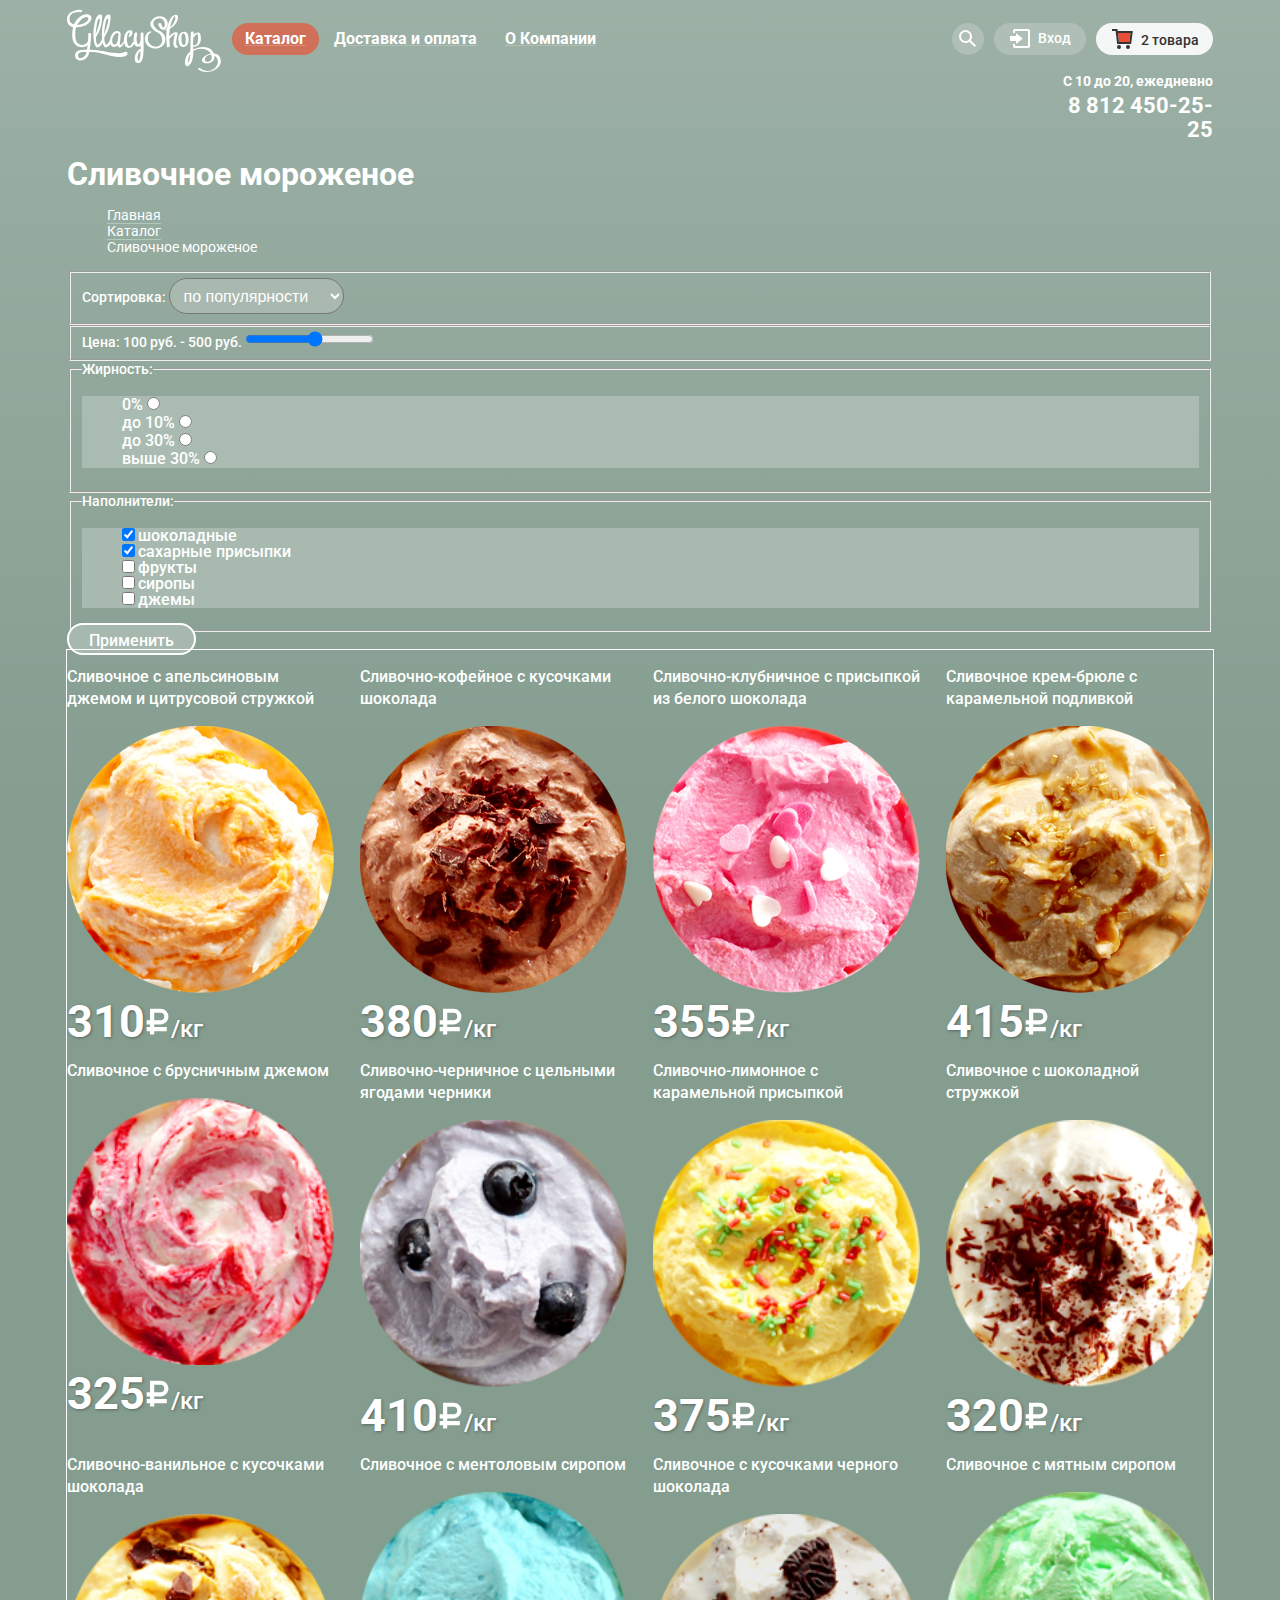
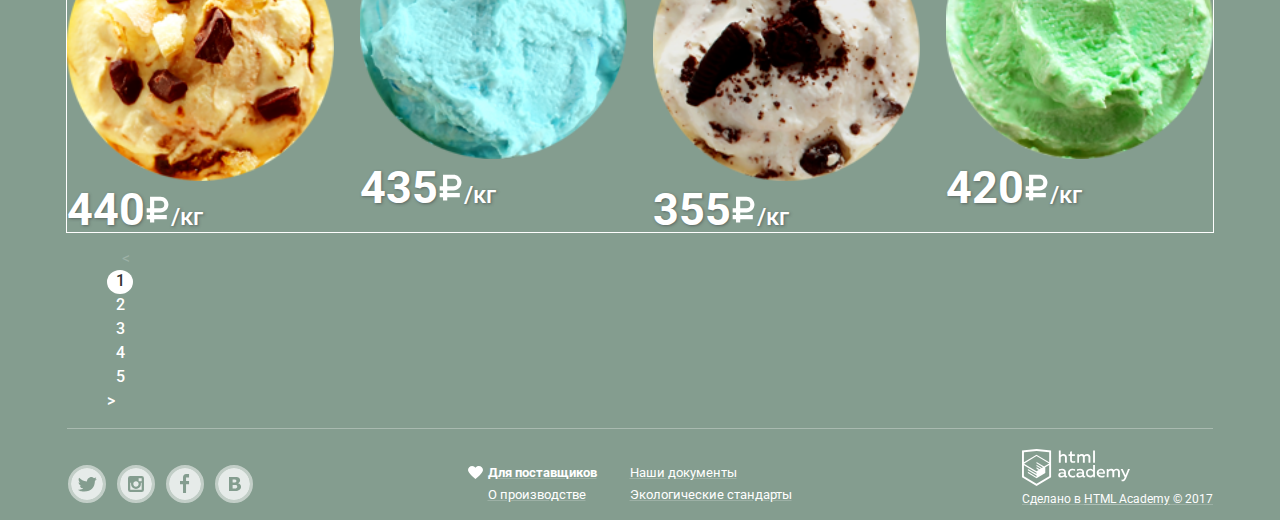
==== commit bc76db55: "Доделаны футер и карта" ====
--- a/catalog.html
+++ b/catalog.html
@@ -283,124 +283,50 @@
             </section>
         </main>
 
-<!--FOOTER-->        
-         <footer class="main-footer">
+<!--FOOTER-->      
+         <footer class="page-footer page-footer-line">
             <div class="social">
-                <ul class="social-list">
-                    <li>
-                        <a href="https://www.twitter.com" target="_blank">
-                            <img src="img/twitter.svg" width="32px" height="32px" alt="twitter">
-                        </a>
-                    </li>
-                    <li>
-                        <a href="https://www.instagram.com" target="_blank">
-                            <img src="img/instagram.svg" width="32px" height="32px" alt="instagram">
-                        </a>
-                    </li>
-                    <li>
-                        <a href="https://www.facebook.com" target="_blank">
-                            <img src="img/fb.svg" width="32px" height="32px" alt="facebook">
-                        </a>
-                    </li>
-                    <li>
-                        <a href="https://www.vk.com" target="_blank">
-                            <img src="img/vk.svg" width="32px" height="32px" alt="vk">
-                        </a>
-                    </li>
-                </ul>
+                <a class="social-link" href="#">
+                    <svg xmlns="http://www.w3.org/2000/svg" width="32" height="32" viewBox="0 0 32 32">
+                        <path d="M16 0C7.164 0 0 7.164 0 16c0 8.837 7.164 16 16 16 8.837 0 16-7.163 16-16 0-8.836-7.163-16-16-16zm7.944 12.809c-.251 6.516-3.463 10.832-10.992 10.702h-.486c-.447 0-4.543-.443-5.344-1.823 2.479.19 4.247-.406 5.12-1.136-1.048-.289-2.923-.461-3.251-2.848.384.104.618.221 1.299.113-1.307-.824-2.758-1.519-2.679-3.643.311.317 1.164.518 1.46.457-.768-.233-2.149-3.244-.974-4.781 1.984 1.79 4.075 3.482 7.804 3.643.227-2.214 1.24-3.699 3.168-4.325 1.84-.479 3.255.26 3.901 1.138.737-.224 1.453-.466 2.193-.685-.004.833-.569 1.463-.935 1.709.747.165 1.423-.475 1.423-.475-.184.963-1.094 1.725-1.707 1.954z"/>
+                    </svg>
+                        Твиттер
+                </a>
+                <a class="social-link" href="#">
+                    <svg xmlns="http://www.w3.org/2000/svg" width="32" height="32" viewBox="0 0 32 32">
+                        <path d="M20.916 16a4.938 4.938 0 1 1-9.877 0c0-.394.051-.773.138-1.14h-.897v6.838h11.396V14.86h-.897c.086.367.137.746.137 1.14z"/>
+                        <path d="M15.978 18.659c1.466 0 2.659-1.193 2.659-2.659s-1.193-2.659-2.659-2.659c-1.466 0-2.659 1.193-2.659 2.659s1.192 2.659 2.659 2.659zM18.637 10.302h3.039v3.039h-3.039z"/>
+                        <path d="M16 0C7.164 0 0 7.164 0 16c0 8.837 7.164 16 16 16 8.837 0 16-7.163 16-16 0-8.836-7.163-16-16-16zm7.955 21.698a2.285 2.285 0 0 1-2.279 2.279H10.279A2.285 2.285 0 0 1 8 21.698V10.302a2.286 2.286 0 0 1 2.279-2.279h11.396a2.286 2.286 0 0 1 2.279 2.279v11.396z"/>
+                    </svg>
+                        Инстаграм
+                </a>
+                <a class="social-link" href="#">
+                    <svg xmlns="http://www.w3.org/2000/svg" width="32" height="32" viewBox="0 0 32 32">
+                        <path d="M16 0C7.164 0 0 7.163 0 16s7.164 16 16 16c8.837 0 16-7.164 16-16S24.837 0 16 0zm4.062 9.455h-3.021v3.444h3.021v3.445h-3.021v8.61H14.02v-8.61H11v-3.445h3.021V9.455c0-1.902 1.353-3.445 3.021-3.445h3.021v3.445z"/>
+                    </svg>
+                        Фейсбук
+                </a>
+                <a class="social-link" href="#">
+                    <svg xmlns="http://www.w3.org/2000/svg" width="32" height="32" viewBox="0 0 32 32">
+                        <path d="M16.637 14.495c.402-.019.719-.082.951-.188.326-.145.54-.33.641-.559.101-.229.15-.496.15-.797 0-.232-.058-.465-.174-.697-.116-.232-.322-.405-.617-.517-.264-.1-.592-.155-.984-.165a76.242 76.242 0 0 0-1.652-.014h-.339v2.965h.565c.571 0 1.057-.009 1.459-.028zM18.118 17.084c-.282-.081-.672-.125-1.166-.132a127.97 127.97 0 0 0-1.55-.009h-.79v3.493h.264c1.014 0 1.74-.003 2.18-.009a3.2 3.2 0 0 0 1.212-.245c.377-.157.633-.364.774-.625s.214-.562.214-.9c0-.446-.088-.788-.261-1.03-.17-.241-.464-.423-.877-.543z"/>
+                        <path d="M16 0C7.164 0 0 7.164 0 16c0 8.837 7.164 16 16 16 8.837 0 16-7.163 16-16 0-8.836-7.163-16-16-16zm6.602 20.531a3.73 3.73 0 0 1-1.124 1.327c-.552.415-1.161.71-1.823.886s-1.501.264-2.519.264h-6.121V8.987h5.443c1.13 0 1.957.038 2.48.113a5.126 5.126 0 0 1 1.561.5c.533.27.929.632 1.189 1.087.26.455.392.975.392 1.558 0 .678-.179 1.278-.536 1.795-.358.518-.863.92-1.517 1.208v.075c.917.182 1.642.559 2.179 1.13.537.571.807 1.325.807 2.261 0 .678-.138 1.283-.411 1.817z"/>
+                    </svg>
+                        Вконтакте
+                </a>
             </div>
 
-            <ul class="links">
-                <li>
-                    <img src="img/heart.svg" width="15px" height="13px" alt="сердце">
-                    <a class="link-providers" href="#">
-                        Для поставщиков
-                    </a>
-                </li>
-                <li>
-                    <a href="#">
-                        О производстве
-                    </a>
-                </li>
-                <li>
-                    <a href="#">
-                        Наши документы
-                    </a>
-                </li>
-                <li>
-                    <a href="#">
-                        Экологические стандарты
-                    </a>
-                </li>
+            <ul class="menu-footer">
+                <li class="menu-footer-bold"><a href="#">Для поставщиков</a></li>
+                <li><a href="#">Наши документы</a></li>
+                <li><a href="#">О производстве</a></li>
+                <li><a href="#">Экологические стандарты</a></li>
             </ul>
 
-             <div class="copyright">
-                <a href="https://htmlacademy.ru" target="_blank">
-                    <img src="img/logo-htmlacademy.svg" width="108px" height="39px" alt="Логотип разработчика сайта HTML academy">
-                </a>
-                <p class="creator">
-                    Сделано в <a href="https://htmlacademy.ru" target="_blank">HTML Academy</a>© 2017
-                </p>
-            </div>
+            <p class="copyright">
+                <a class="copyright-link" href="https://htmlacademy.ru/intensive/htmlcss">HTML Academy</a>
+                Сделано в <a class="copyright-link-text" href="https://htmlacademy.ru/intensive/htmlcss">HTML Academy</a> © 2017
+            </p>
         </footer>
-
-<!--MODAL-->
-        <section class="modal modal-catalog-pop-up">
-            <h2 class="visually-hidden">Выскакивающее окно каталога</h2>
-            <ul class="modal-catalog-pop-up">
-                <li>
-                    <a href="catalog.html">
-                        Новинки
-                    </a>
-                </li>
-                <li>
-                    <a href="catalog.html">
-                        Сливочное
-                    </a>
-                </li>
-                <li>
-                    <a href="catalog.html">
-                        Щербеты
-                    </a>
-                </li>
-                <li>
-                    <a href="catalog.html">
-                        Фруктовый лёд
-                    </a>
-                </li>
-                <li>
-                    <a href="catalog.html">
-                        Мелорин
-                    </a>
-                </li>
-            </ul>
-        </section>
-
-         <section class="modal modal-search">
-            <h2 class="visually-hidden">Поиск</h2>
-            <form class="modal-search-form" action="https://acho.htmlacademy.ru" method="get">
-                <label for="search" class="visually-hidden">Форма поиска</label>
-                <input id="search" type="search" name="search-field" placeholder="Что ищем?">
-            </form>
-        </section>
-
-         <section class="modal modal-login">
-            <h2 class="visually-hidden">Войти</h2>
-            <form class="modal-login-form">
-                <label class="visually-hidden" for="email">Форма вашего имени</label>
-                <input id="email" type="email" name="email-field" placeholder="Электронная почта">
-                <label class="visually-hidden" for="password"></label>
-                <input id="password" type="password" name="password-field" placeholder="Пароль">
-                <button type="submit" value="Войти">Войти</button>
-                <a class="modal-login-forgot" href="#">Забыли пароль</a>
-                <a class="modal-login-sign-up" href="#">Новая регистрация</a>
-            </form>
-        </section>
-
-        <section class="modal modal-purchase">
-            <h2 class="visually-hidden">Корзина</h2>
-         <table></table>
-        </section>
     </div>
-    </body>
+</body>
 </html>
--- a/css/style.css
+++ b/css/style.css
@@ -1164,8 +1164,19 @@
 	border-radius: 30px;
 }
 
-section.location {
-	width: 1200;
+.map {
+  width: 100%;
+  height: 430px;
+  margin: 0 auto;
+
+  background: url(../img/map.jpg) no-repeat center;
+}
+
+.map iframe {
+  width: 100%;
+  height: 430px;
+
+  border: 0;
 }
 
 .location .address {
@@ -1303,101 +1314,211 @@
 	border: 0;
 }
 
-footer.main-footer {
-	display: -webkit-box;
-	display: -ms-flexbox;
-	display: flex;
-	-ms-flex-negative: 0;
-	    flex-shrink: 0;
-	-ms-flex-wrap: 0;
-	    flex-wrap: 0;
-	-webkit-box-pack: justify;
-	    -ms-flex-pack: justify;
-	        justify-content: space-between;
-	flex-shrink: 0;
-	-webkit-box-align: center;
-	    -ms-flex-align: center;
-	        align-items: center;
-	width: 1146px;
-	height: 103px;
-}
-
-.main-footer ul {
-	list-style: none;
-}
-
-ul.social-list {
-	display: -webkit-box;
-	display: -ms-flexbox;
-	display: flex;
-	-webkit-box-pack: justify;
-	    -ms-flex-pack: justify;
-	        justify-content: space-between;
-	padding: 0;
-	width: 187px;
-}
-
-.social img {
-	border-radius: 50%;
-	border: 2px #c2cfc8 solid;
-}
-
-ul.links {
-	display: -webkit-box;
-	display: -ms-flexbox;
-	display: flex;
-	-ms-flex-wrap: wrap;
-	    flex-wrap: wrap;
-	-webkit-box-pack: justify;
-	    -ms-flex-pack: justify;
-	        justify-content: space-between;
-	padding: 0;
-	width: 329px;
-}
-
-.links a {
-	color: #ffffff;
-	font-size: 13px;
-	font-weight: 400;
-	line-height: 18px;
-
-	border-bottom: 1px solid #b1c9bb;
-}
-
-a.link-providers {
-	font-weight: 700;
-}
-
-.links a:hover,
-.links a:focus,
-.links a:active,
-.creator a:hover,
-.creator a:focus,
-.creator a:active {
-	color: #ffbc9e;
-	border-bottom: 1px #a7a294 solid;
-}
-
-div.copyright p {
-	color: #fefefe;
-	font-size: 12px;
-	line-height: 18px;
-}
-
-.creator a {
-	color: #fefefe;
-	font-size: 12px;
-	font-weight: 400;
-	line-height: 18px;
-
-	border-bottom: 1px solid #b1c9bb;
-}
-
-.links a:hover,
-.links a:focus,
-.links a:active {
-	color: #ffbc9e;
-	border-bottom: 1px #a7a294 solid;
+.contacts {
+  position: absolute;
+  -webkit-box-sizing: border-box;
+          box-sizing: border-box;
+  top: -368px;
+  right: 0;
+  width: 302px;
+  padding: 30px 25px;
+
+  color: #323232;
+
+  background-color: rgba(255, 255, 255, 0.9);
+  border-radius: 15px;
+}
+
+.contacts p {
+  margin: 0;
+
+  font-size: 14px;
+  line-height: 20px;
+}
+
+.contacts-address {
+  width: 155px;
+}
+
+.contacts-phone {
+  width: 175px;
+}
+
+.contacts-address b {
+  margin-bottom: 19px;
+}
+
+.contacts b {
+  display: inline-block;
+  vertical-align: middle;
+  width: 225px;
+  margin-top: 1px;
+
+  font-size: 18px;
+  font-weight: 700;
+  line-height: 24px;
+}
+
+.contacts-phone b {
+  margin-top: 4px;
+  margin-bottom: 2px;
+}
+
+.btn-contacts {
+  -webkit-box-sizing: border-box;
+          box-sizing: border-box;
+  width: 252px;
+  margin-top: 23px;
+}
+
+.page-footer {
+  display: -webkit-box;
+  display: -ms-flexbox;
+  display: flex;
+  -ms-flex-wrap: wrap;
+      flex-wrap: wrap;
+  -webkit-box-pack: justify;
+     -ms-flex-pack: justify;
+   justify-content: space-between;
+  position: relative;
+}
+
+.page-footer-line {
+  border-top: 1px solid rgba(255, 255, 255, 0.3);
+}
+
+/* соц кнопки */
+.social {
+  display: -webkit-box;
+  display: -ms-flexbox;
+  display: flex;
+  margin-left: 1px;
+  margin-top: 36px;
+}
+
+.social-link {
+  width: 32px;
+  height: 32px;
+
+  border: 3px solid rgba(255, 255, 255, 0.5);
+  border-radius: 50px;
+  fill: rgba(255, 255, 255, 0.8);
+
+  font-size: 0;
+  color: transparent;
+  text-shadow: none;
+}
+
+.social-link:nth-child(n+2) {
+  margin-left: 11px;
+}
+
+.social-link:hover,
+.social-link:focus {
+  border: 3px solid rgba(255, 255, 255, 0.7);
+  fill: rgba(255, 255, 255, 1);
+}
+
+.social-link:active {
+  -webkit-box-shadow: inset 0 2px 1px #888888;
+          box-shadow: inset 0 2px 1px #888888;
+  border: 3px solid rgba(255, 255, 255, 0.7);
+  fill: rgba(233, 233, 233, 1);
+}
+
+/* меню в футере */
+.menu-footer {
+  display: -webkit-box;
+  display: -ms-flexbox;
+  display: flex;
+  -ms-flex-wrap: wrap;
+      flex-wrap: wrap;
+  -ms-flex-line-pack: start;
+      align-content: flex-start;
+  list-style: none;
+  padding: 0;
+  margin: 0;
+  width: 350px;
+  margin-top: 32px;
+}
+
+.menu-footer a {
+  font-size: 13px;
+  line-height: 18px;
+  color: #ffffff;
+  -webkit-text-decoration: underline rgba(255, 255, 255, 0.2);
+          text-decoration: underline rgba(255, 255, 255, 0.2);
+}
+
+.menu-footer-bold {
+  font-weight: 700;
+}
+
+.menu-footer-bold::before {
+  content: "";
+  position: absolute;
+  width: 15px;
+  height: 13px;
+  top: 5px;
+  left: -20px;
+  background: url(../img/heart.svg) no-repeat;
+}
+
+.menu-footer li {
+  width: 140px;
+}
+
+.menu-footer li:first-child {
+  position: relative;
+}
+
+.menu-footer li:nth-child(2n+1) {
+  margin-left: 25px;
+  margin-right: 2px;
+}
+
+.menu-footer li:last-child {
+  width: 165px
+}
+
+.menu-footer a:hover,
+.menu-footer a:focus,
+.menu-footer a:active {
+  color: #ffbc9e;
+  -webkit-text-decoration: underline rgba(249, 172, 159, 0.3);
+   text-decoration: underline rgba(249, 172, 159, 0.3);
+}
+
+.copyright {
+  margin-top: 20px;
+}
+
+.copyright,
+.copyright-link-text {
+  font-size: 12px;
+  line-height: 18px;
+  color: #fefefe;
+  -webkit-text-decoration: underline rgba(255, 255, 255, 0.2);
+   text-decoration: underline rgba(255, 255, 255, 0.2);
+}
+
+.copyright-link-text:hover,
+.copyright-link-text:focus,
+.copyright-link-text:active {
+  color: #ffbc9e;
+  -webkit-text-decoration: underline rgba(249, 172, 159, 0.3);
+   text-decoration: underline rgba(249, 172, 159, 0.3);
+}
+
+.copyright-link {
+  display: block;
+  width: 108px;
+  height: 39px;
+  margin-bottom: 2px;
+
+  font-size: 0;
+
+  background: url(../img/logo-htmlacademy.svg) no-repeat;
 }
 
 section.modal-feedback h2 {
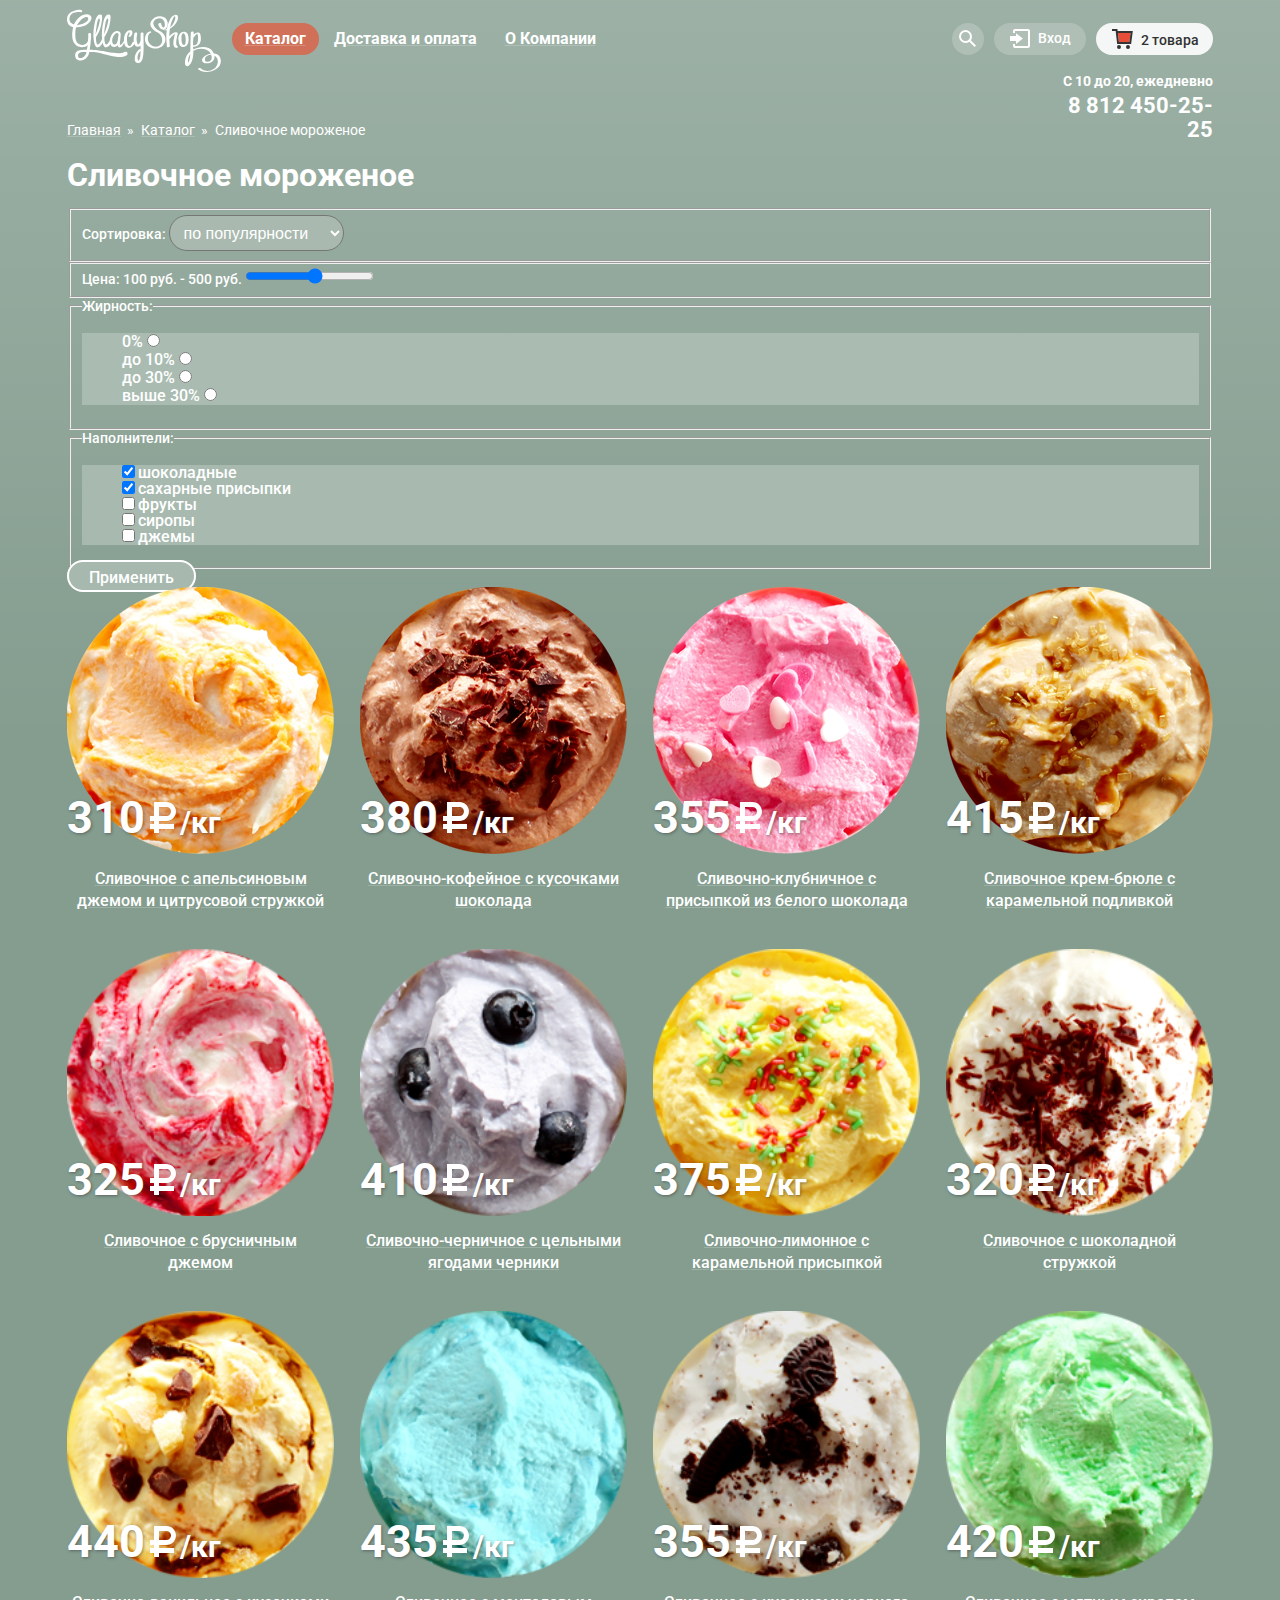
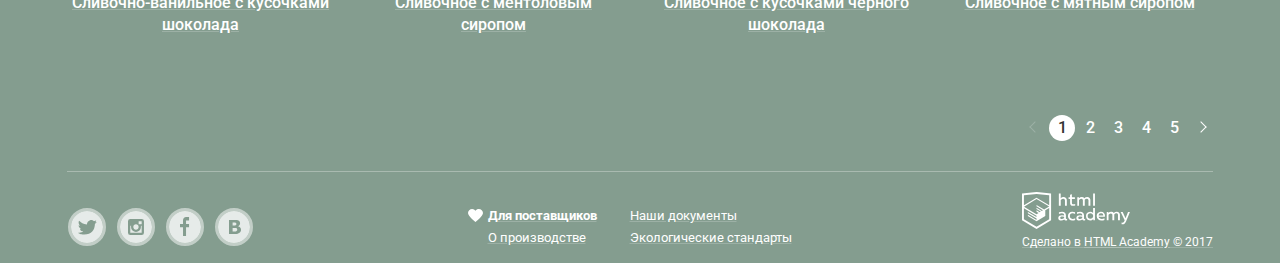
==== commit 321987d6: "каталог, пагинация, хлеб.крошки" ====
--- a/catalog.html
+++ b/catalog.html
@@ -104,14 +104,14 @@
         </header>
 
 <!--MAIN-->
-        <main class="container-2">
-            <h1>Сливочное мороженое</h1>
+        <main class="page-main">            
             <ul class="breadcrumbs">
-                <li><a href="index.html">Главная</a></li>
-                <li><a href="catalog.html">Каталог</a></li>
+                <li><a href="index.html">Главная</a> » </li>
+                <li><a href="catalog.html">Каталог</a> » </li>
                 <li class="breadcrumbs-current">Сливочное мороженое</li>
             </ul>
-
+            
+            <h1 class="page-main-title">Сливочное мороженое</h1>
             <section class="filters">
                <h2 class="visually-hidden">Фильтры</h2>
                 <form class="filters-form" action="https://echo.htmlacademy.ru" method="get">
@@ -182,105 +182,101 @@
                 </form>
             </section>
 
-            <section class="catalog main-catalog">
-                <h2 class="visually-hidden">Ассортимент мороженого</h2>
-                <ul class="ice-cream-range-list">
-                    <li><a href="#">
-                        <h3>Сливочное с апельсиновым джемом и цитрусовой стружкой</h3>
-                        <div class="ice-cream-image"><img src="img/ice-cream-1.png" width="267px" height="267px" alt="Изображение мороженого"></div>
-                        <div class="ice-cream-price">310<img src="img/ruble.svg" width="26px" height="31px" alt="Р"><span>/кг</span></div>
-                    </a></li>
-
-                    <li><a href="#">
-                        <h3>Сливочно-кофейное с кусочками шоколада</h3>
-                        <div class="ice-cream-image"><img src="img/ice-cream-2.png" width="267px" height="267px" alt="Изображение мороженого"></div>
-                        <div class="ice-cream-price">380<img src="img/ruble.svg" width="26px" height="31px" alt="Р"><span>/кг</span></div>
-                    </a></li>
-
-                    <li><a href="#">
-                        <h3>Сливочно-клубничное с присыпкой из белого шоколада</h3>
-                        <div class="ice-cream-image"><img src="img/ice-cream-3.png" width="267px" height="267px" alt="Изображение мороженого"></div>
-                        <div class="ice-cream-price">355<img src="img/ruble.svg" width="26px" height="31px" alt="Р"><span>/кг</span></div>
-                    </a></li>
-
-                    <li><a href="#">
-                        <h3>Сливочное крем-брюле с карамельной подливкой</h3>
-                        <div class="ice-cream-image"><img src="img/ice-cream-4.png" width="267px" height="267px" alt="Изображение мороженого"></div>
-                        <div class="ice-cream-price">415<img src="img/ruble.svg" width="26px" height="31px" alt="Р"><span>/кг</span></div>
-                        </a>
-                    </li>
-
-                    <li><a href="#">
-                        <h3>Сливочное с брусничным джемом</h3>
-                        <div class="ice-cream-image"><img src="img/ice-cream-5.png" width="267px" height="267px" alt="Изображение мороженого"></div>
-                        <div class="ice-cream-price">325<img src="img/ruble.svg" width="26px" height="31px" alt="Р"><span>/кг</span></div>
-                    </a></li>
-
-                    <li><a href="#">
-                        <h3>Сливочно-черничное с цельными ягодами черники</h3>
-                        <div class="ice-cream-image"><img src="img/ice-cream-6.png" width="267px" height="267px" alt="Изображение мороженого"></div>
-                        <div class="ice-cream-price">410<img src="img/ruble.svg" width="26px" height="31px" alt="Р"><span>/кг</span></div>
-                    </a></li>
-
-                    <li><a href="#">
-                        <h3>Сливочно-лимонное с карамельной присыпкой</h3>
-                        <div class="ice-cream-image"><img src="img/ice-cream-7.png" width="267px" height="267px" alt="Изображение мороженого"></div>
-                        <div class="ice-cream-price">375<img src="img/ruble.svg" width="26px" height="31px" alt="Р"><span>/кг</span></div>
-                    </a></li>
-
-                    <li><a href="#">
-                        <h3>Сливочное с шоколадной стружкой</h3>
-                        <div class="ice-cream-image"><img src="img/ice-cream-8.png" width="267px" height="267px" alt="Изображение мороженого"></div>
-                        <div class="ice-cream-price">320<img src="img/ruble.svg" width="26px" height="31px" alt="Р"><span>/кг</span></div>
-                    </a></li>
-
-                    <li><a href="#">
-                        <h3>Сливочно-ванильное с кусочками шоколада</h3>
-                        <div class="ice-cream-image"><img src="img/ice-cream-9.png" width="267px" height="267px" alt="Изображение мороженого"></div>
-                        <div class="ice-cream-price">440<img src="img/ruble.svg" width="26px" height="31px" alt="Р"><span>/кг</span></div>
-                    </a></li>
-
-                    <li><a href="#">
-                        <h3>Сливочное с ментоловым сиропом</h3>
-                        <div class="ice-cream-image"><img src="img/ice-cream-10.png" width="267px" height="267px" alt="Изображение мороженого"></div>
-                        <div class="ice-cream-price">435<img src="img/ruble.svg" width="26px" height="31px" alt="Р"><span>/кг</span></div>
-                    </a></li>
-
-                    <li><a href="#">
-                        <h3>Сливочное с кусочками черного шоколада</h3>
-                        <div class="ice-cream-image"><img src="img/ice-cream-11.png" width="267px" height="267px" alt="Изображение мороженого"></div>
-                        <div class="ice-cream-price">355<img src="img/ruble.svg" width="26px" height="31px" alt="Р"><span>/кг</span></div>
-                    </a></li>
-
-                    <li><a href="#">
-                        <h3>Сливочное с мятным сиропом</h3>
-                        <div class="ice-cream-image"><img src="img/ice-cream-12.png" width="267px" height="267px" alt="Изображение мороженого"></div>
-                        <div class="ice-cream-price">420<img src="img/ruble.svg" width="26px" height="31px" alt="Р"><span>/кг</span></div>
-                    </a></li>
-                </ul>
-
-                    <ul class="pagination">
-                        <li class="arrow-disabled"><</li>
-                        <li class="pagination-item pagination-item-current">
-                            <a href="#">1</a>
-                        </li>
-                        <li class="pagination-item">
-                            <a href="#">2</a>
-                        </li>
-                        <li class="pagination-item">
-                            <a href="#">3</a>
-                        </li>
-                        <li class="pagination-item">
-                            <a href="#">4</a>
-                        </li>
-                        <li class="pagination-item">
-                            <a href="#">5</a>
-                        </li>
-                        <li class="arrow-active">
-                            <a href="#">></a>
-                        </li>
-                    </ul>           
-            </section>
+            <ul class="catalog">
+                <li class="catalog-item">
+                    <a class="catalog-item-title" href="#"><h3>Сливочное с апельсиновым джемом и цитрусовой стружкой</h3></a>
+                    <img src="img/ice-cream-1.png" width="267" height="267" alt="Сливочное с апельсиновым джемом и цитрусовой стружкой">
+                    <p class="catalog-item-price">310<span class="catalog-item-weight">/кг</span></p>
+                    <a class="button btn-quick" href="#">Быстрый просмотр</a>
+                </li>
+
+                <li class="catalog-item">
+                    <a class="catalog-item-title" href="#"><h3>Сливочно-кофейное с кусочками шоколада</h3></a>
+                    <img src="img/ice-cream-2.png" width="267" height="267" alt="Сливочно-кофейное с кусочками шоколада">
+                    <p class="catalog-item-price">380<span class="catalog-item-weight">/кг</span></p>
+                    <a class="button btn-quick" href="#">Быстрый просмотр</a>
+                </li>
+
+                <li class="catalog-item">
+                    <a class="catalog-item-title" href="#"><h3>Сливочно-клубничное с присыпкой из белого шоколада</h3></a>
+                    <img src="img/ice-cream-3.png" width="267" height="267" alt="Сливочно-клубничное с присыпкой из белого шоколада">
+                    <p class="catalog-item-price">355<span class="catalog-item-weight">/кг</span></p>
+                    <a class="button btn-quick" href="#">Быстрый просмотр</a>
+                </li>
+
+                <li class="catalog-item">
+                    <a class="catalog-item-title" href="#"><h3>Сливочное крем-брюле с карамельной подливкой</h3></a>
+                    <img src="img/ice-cream-4.png" width="267" height="267" alt="Сливочное крем-брюле с карамельной подливкой">
+                    <p class="catalog-item-price">415<span class="catalog-item-weight">/кг</span></p>
+                    <a class="button btn-quick" href="#">Быстрый просмотр</a>
+                </li>
+
+                <li class="catalog-item">
+                    <a class="catalog-item-title" href="#"><h3>Сливочное с брусничным джемом</h3></a>
+                    <img src="img/ice-cream-5.png" width="267" height="267" alt="Сливочное с брусничным джемом">
+                    <p class="catalog-item-price">325<span class="catalog-item-weight">/кг</span></p>
+                    <a class="button btn-quick" href="#">Быстрый просмотр</a>
+                </li>
+
+                <li class="catalog-item">
+                    <a class="catalog-item-title" href="#"><h3>Сливочно-черничное с цельными ягодами черники</h3></a>
+                    <img src="img/ice-cream-6.png" width="267" height="267" alt="Сливочно-черничное с цельными ягодами черники">
+                    <p class="catalog-item-price">410<span class="catalog-item-weight">/кг</span></p>
+                    <a class="button btn-quick" href="#">Быстрый просмотр</a>
+                </li>
+
+                <li class="catalog-item">
+                    <a class="catalog-item-title" href="#"><h3>Сливочно-лимонное с карамельной присыпкой</h3></a>
+                    <img src="img/ice-cream-7.png" width="267" height="267" alt="Сливочно-лимонное с карамельной присыпкой">
+                    <p class="catalog-item-price">375<span class="catalog-item-weight">/кг</span></p>
+                    <a class="button btn-quick" href="#">Быстрый просмотр</a>
+                </li>
+
+                <li class="catalog-item">
+                    <a class="catalog-item-title" href="#"><h3>Сливочное с шоколадной стружкой</h3></a>
+                    <img src="img/ice-cream-8.png" width="267" height="267" alt="Сливочное с шоколадной стружкой">
+                    <p class="catalog-item-price">320<span class="catalog-item-weight">/кг</span></p>
+                    <a class="button btn-quick" href="#">Быстрый просмотр</a>
+                </li>
+
+                <li class="catalog-item">
+                    <a class="catalog-item-title" href="#"><h3>Сливочно-ванильное с кусочками шоколада</h3></a>
+                    <img src="img/ice-cream-9.png" width="267" height="267" alt="Сливочно-ванильное с кусочками шоколада">
+                    <p class="catalog-item-price">440<span class="catalog-item-weight">/кг</span></p>
+                    <a class="button btn-quick" href="#">Быстрый просмотр</a>
+                </li>
+
+                <li class="catalog-item">
+                    <a class="catalog-item-title" href="#"><h3>Сливочноe с ментоловым сиропом</h3></a>
+                    <img src="img/ice-cream-10.png" width="267" height="267" alt="Сливочноe с ментоловым сиропом">
+                    <p class="catalog-item-price">435<span class="catalog-item-weight">/кг</span></p>
+                    <a class="button btn-quick" href="#">Быстрый просмотр</a>
+                </li>
+
+                <li class="catalog-item">
+                    <a class="catalog-item-title" href="#"><h3>Сливочное с кусочками черного шоколада</h3></a>
+                    <img src="img/ice-cream-11.png" width="267" height="267" alt="Сливочное с кусочками черного шоколада">
+                    <p class="catalog-item-price">355<span class="catalog-item-weight">/кг</span></p>
+                    <a class="button btn-quick" href="#">Быстрый просмотр</a>
+                </li>
+
+                <li class="catalog-item">
+                    <a class="catalog-item-title" href="#"><h3>Сливочное с мятным сиропом</h3></a>
+                    <img src="img/ice-cream-12.png" width="267" height="267" alt="Сливочное с мятным сиропом">
+                    <p class="catalog-item-price">420<span class="catalog-item-weight">/кг</span></p>
+                    <a class="button btn-quick" href="#">Быстрый просмотр</a>
+                </li>
+            </ul>
+
+            <ul class="pagination-list">
+                <li class="pagination-item pagination-prev pagination-item-disabled"><a>Назад</a></li>
+                <li class="pagination-item pagination-item-current">1</li>
+                <li class="pagination-item"><a href="#">2</a></li>
+                <li class="pagination-item"><a href="#">3</a></li>
+                <li class="pagination-item"><a href="#">4</a></li>
+                <li class="pagination-item"><a href="#">5</a></li>
+                <li class="pagination-item pagination-next"><a href="#">Вперед</a></li>
+            </ul>            
         </main>
 
 <!--FOOTER-->      
--- a/css/style.css
+++ b/css/style.css
@@ -932,13 +932,21 @@
 .main-offers-title {
   margin: 0;
   margin-bottom: 14px;
+
+  font-size: 35px;
+  line-height: 41px;
+  font-style: bold;
 }
 
 .main-offers-text {
   margin: 0;
+  margin-bottom: 45px;
+
   font-size: 18px;
   font-weight: 700;
-  margin-bottom: 45px;
+  line-height: 22px;
+  font-style: bold;
+ 
 }
 
 .btn-offers {
@@ -949,98 +957,276 @@
   background-color: rgba(255, 255, 255, 0.1);
 }
 
-section.catalog h3 {
-	font-size: 16px;
-	font-weight: 500;
-	line-height: 22px;
-}
-
-.catalog a {
-	color: #ffffff;
-}
-
-.catalog ul {
-	list-style: none;
-}
-
-.ice-cream-range-list {
-	display: -webkit-box;
-	display: -ms-flexbox;
-	display: flex;
-	-ms-flex-wrap: wrap;
-	    flex-wrap: wrap;	
-	-webkit-box-pack: justify;	
-	    -ms-flex-pack: justify;	
-	        justify-content: space-between;
-	-ms-flex-negative: 0;
-	    flex-shrink: 0;
-	margin: 0 auto;
-	padding: 0;
-
-	outline: white solid 1px;
-}
-
-.ice-cream-range-list li {
- 	width: 267px; 
-}
-
-.ice-cream-range-list li:hover,
-.ice-cream-range-list li:focus,
-.ice-cream-range-list li:active {
-	background-color: #9db1a6;
-}
-
-.catalog .ice-cream-price:not(img) {
-	text-shadow: 1px 1px 3px rgba(49, 50, 53, 0.5);
-	font-weight: 700;
-	line-height: 45px;
-	font-size: 45px;
-}
-
-.ice-cream-price span {
-	font-size: 30px;
-	font-size: 24px;
-	font-weight: 500;
-	line-height: 30px;
-}
-
-ul.pagination a {
-	font-size: 16px;
-	font-weight: 500;
-}
-
-li.pagination-item {
-	width: 26px;
-	height: 24px;
-
-	text-align: center;
-
-	border-radius: 50%;
-}
-
-li.pagination-item:hover,
-li.pagination-item:focus {
-	color: #ffffff;
-
-	background-color: #9db1a6;
-}
-
-li.pagination-item-current,
-li.pagination-item-current:hover,
-li.pagination-item-current:focus,
-li.pagination-item:active {
-	background-color: #ffffff;
-}
-
-li.pagination-item-current a,
-li.pagination-item a:active {
-	color: #323232;
-}
-
-li.arrow-disabled {
-	padding: 0 15px;
-
-	color: #9db1a6;
+.catalog {
+  display: -webkit-box;
+  display: -ms-flexbox;
+  display: flex;
+  -ms-flex-wrap: wrap;
+      flex-wrap: wrap;
+  -webkit-box-pack: justify;
+      -ms-flex-pack: justify;
+          justify-content: space-between;
+  margin: 0;
+  padding: 0;
+  margin-bottom: -21px;
+
+  list-style: none;
+}
+
+.catalog-item {
+  display: -webkit-box;
+  display: -ms-flexbox;
+  display: flex;
+  -webkit-box-orient: vertical;
+  -webkit-box-direction: normal;
+      -ms-flex-direction: column;
+          flex-direction: column;
+  position: relative;
+  width: 267px;
+}
+
+.catalog-item:nth-child(n+5) {
+  margin-top: -22px;
+}
+
+.catalog-item img {
+  width: 267px;
+  height: 267px;
+}
+
+.catalog-item-title h3 {
+  margin: 0;
+
+  font-size: 16px;
+  font-weight: 500;
+  line-height: 22px;
+}
+
+.catalog-item-title {
+  -webkit-box-ordinal-group: 2;
+             -ms-flex-order: 1;
+                      order: 1;
+
+  padding: 0 5px;
+  margin-top: -40px;
+  margin-bottom: auto;
+
+  color: #ffffff;
+  text-align: center;
+  -webkit-text-decoration: underline rgba(255, 255, 255, 0.2);
+          text-decoration: underline rgba(255, 255, 255, 0.2);
+
+  z-index: 2;
+}
+
+.catalog-item-title:hover,
+.catalog-item-title:focus,
+.catalog-item-title:active {
+  color: #ffbc9e;
+  -webkit-text-decoration: underline rgba(249, 172, 159, 0.3);
+          text-decoration: underline rgba(249, 172, 159, 0.3);
+}
+
+.catalog-item-price {
+  position: relative;
+  margin: 0;
+  bottom: 63px;
+
+  font-size: 45px;
+  line-height: 1.2;
+  font-weight: 700;
+  text-shadow: 0.5px 0.9px 3px rgba(49, 50, 53, 0.5);
+
+  z-index: 2;
+}
+
+.catalog-item-weight {
+  position: relative;
+  margin-left: 35px;
+  font-size: 30px;
+}
+
+.catalog-item-weight::before {
+  content: "";
+
+  position: absolute;
+  bottom: 4px;
+  right: 42px;
+
+  width: 31px;
+  height: 36px;
+
+  background: url(../img/ruble.svg) no-repeat;
+}
+
+.catalog-item img {
+  z-index: 0;
+}
+
+.catalog-item::after {
+  content: "";
+  position: absolute;
+  top: -9px;
+  left: -5%;
+  width: 110%;
+  min-height: 108%;
+
+  background-color: rgba(248, 247, 244, 0.2);
+  border-radius: 5px;
+  -webkit-box-shadow: 0 20px 20px rgba(0, 0, 0, 0.4);
+          box-shadow: 0 20px 20px rgba(0, 0, 0, 0.4);
+  opacity: 0;
+
+  z-index: 1;
+}
+
+.catalog-item:hover::after {
+  opacity: 1;
+
+  -webkit-transition: all 0.2s ease;
+       -o-transition: all 0.2s ease;
+          transition: all 0.2s ease;
+}
+
+.catalog-item:hover img {
+  z-index: 2;
+}
+
+.btn-quick {
+  -webkit-box-ordinal-group: 3;
+             -ms-flex-order: 2;
+                      order: 2;
+  -webkit-box-sizing: border-box;
+          box-sizing: border-box;
+  visibility: hidden;
+  width: 200px;
+  padding: 10px;
+  margin: 15px auto 0;
+
+  opacity: 0;
+  z-index: 2;
+}
+
+.catalog-item:hover .btn-quick,
+.btn-quick:hover {
+  visibility: visible;
+
+  opacity: 1;
+}
+
+.catalog-hit::before {
+  content: "";
+  position: absolute;
+  width: 61px;
+  height: 61px;
+  background: url(../img/hit.svg) no-repeat left top;
+  z-index: 3;
+}
+
+.pagination-list {
+  -ms-flex-item-align: end;
+  align-self: flex-end;
+
+  padding: 0;
+  margin: 0;
+  margin-top: 41px;
+  margin-bottom: 30px;
+  list-style: none;
+}
+
+.pagination-item {
+  display: inline-block;
+  vertical-align: middle;
+  width: 26px;
+  height: 26px;
+  margin-right: -2px;
+
+  font-size: 16px;
+  font-weight: 500;
+  line-height: 26px;
+  text-align: center;
+}
+
+.pagination-item:hover {
+  background-color: rgba(255, 255, 255, 0.2);
+  border-radius: 50px;
+}
+
+.pagination-item:active {
+  background-color: #ffffff;
+  border-radius: 50px;
+}
+
+.pagination-item + .pagination-item-current {
+  color: #323232;
+
+  background-color: #ffffff;
+  border-radius: 50px;
+}
+
+.pagination-item a {
+  display: block;
+
+  color: #ffffff;
+  text-decoration: none;
+}
+
+.pagination-item a:active {
+  color: #323232;
+}
+
+.pagination-prev,
+.pagination-next {
+  position: relative;
+  font-size: 0;
+}
+
+.pagination-prev::before {
+  content: "";
+  position: absolute;
+  top: 8px;
+  left: 10px;
+
+  width: 7px;
+  height: 7px;
+
+  border-top: 1px solid #ffffff;
+  border-left: 1px solid #ffffff;
+
+  -webkit-transform: rotate(315deg);
+      -ms-transform: rotate(315deg);
+          transform: rotate(315deg);
+}
+
+.pagination-next::before {
+  content: "";
+  position: absolute;
+  top: 8px;
+  right: 10px;
+
+  width: 7px;
+  height: 7px;
+
+  border-top: 1px solid #ffffff;
+  border-left: 1px solid #ffffff;
+
+  -webkit-transform: rotate(135deg);
+      -ms-transform: rotate(135deg);
+          transform: rotate(135deg);
+}
+
+.pagination-prev:active::before,
+.pagination-next:active::before  {
+  content: "";
+
+  border-top: 1px solid #323232;
+  border-left: 1px solid #323232;
+}
+
+.pagination-item-disabled {
+  opacity: 0.2;
+
+  pointer-events: none;
 }
 
 article.features {
@@ -1207,27 +1393,51 @@
 	line-height: 24px;
 }
 
-ul.breadcrumbs {
+.breadcrumbs {
+  	padding: 0;
+  	margin: 0;
+  	margin-top: -23px;
+  	margin-bottom: 2px;
+
 	list-style: none;
+}
+
+.breadcrumbs li {
+  display: inline-block;
+  vertical-align: baseline;
+  padding-right: 3px;
+}
+
+.breadcrumbs a {
+  vertical-align: baseline;
+  margin-right: 3px;
+
+  font-size: 14px;
+  line-height: 16px;
+  color: #ffffff;
+  -webkit-text-decoration: underline rgba(255, 255, 255, 0.2);
+   text-decoration: underline rgba(255, 255, 255, 0.2);
 }
 
 .breadcrumbs li,
 .breadcrumbs a {
-color: #ffffff;
-font-size: 14px;
-font-weight: 400;
-line-height: 16px;
-}
-
-.breadcrumbs a {
-	border-bottom: 1px solid #b1c9bb;
+	color: #ffffff;
+	font-size: 14px;
+	font-weight: 400;
+	line-height: 16px;
 }
 
 .breadcrumbs a:hover,
 .breadcrumbs a:focus,
 .breadcrumbs a:active {
 	color: #ffbc9e;
-	border-bottom: 1px #a7a294 solid;
+    -webkit-text-decoration: underline rgba(249, 172, 159, 0.3);
+    text-decoration: underline rgba(249, 172, 159, 0.3);
+}
+
+.breadcrumbs-current {
+  font-size: 14px;
+  line-height: 16px;
 }
 
 form.filters-form {
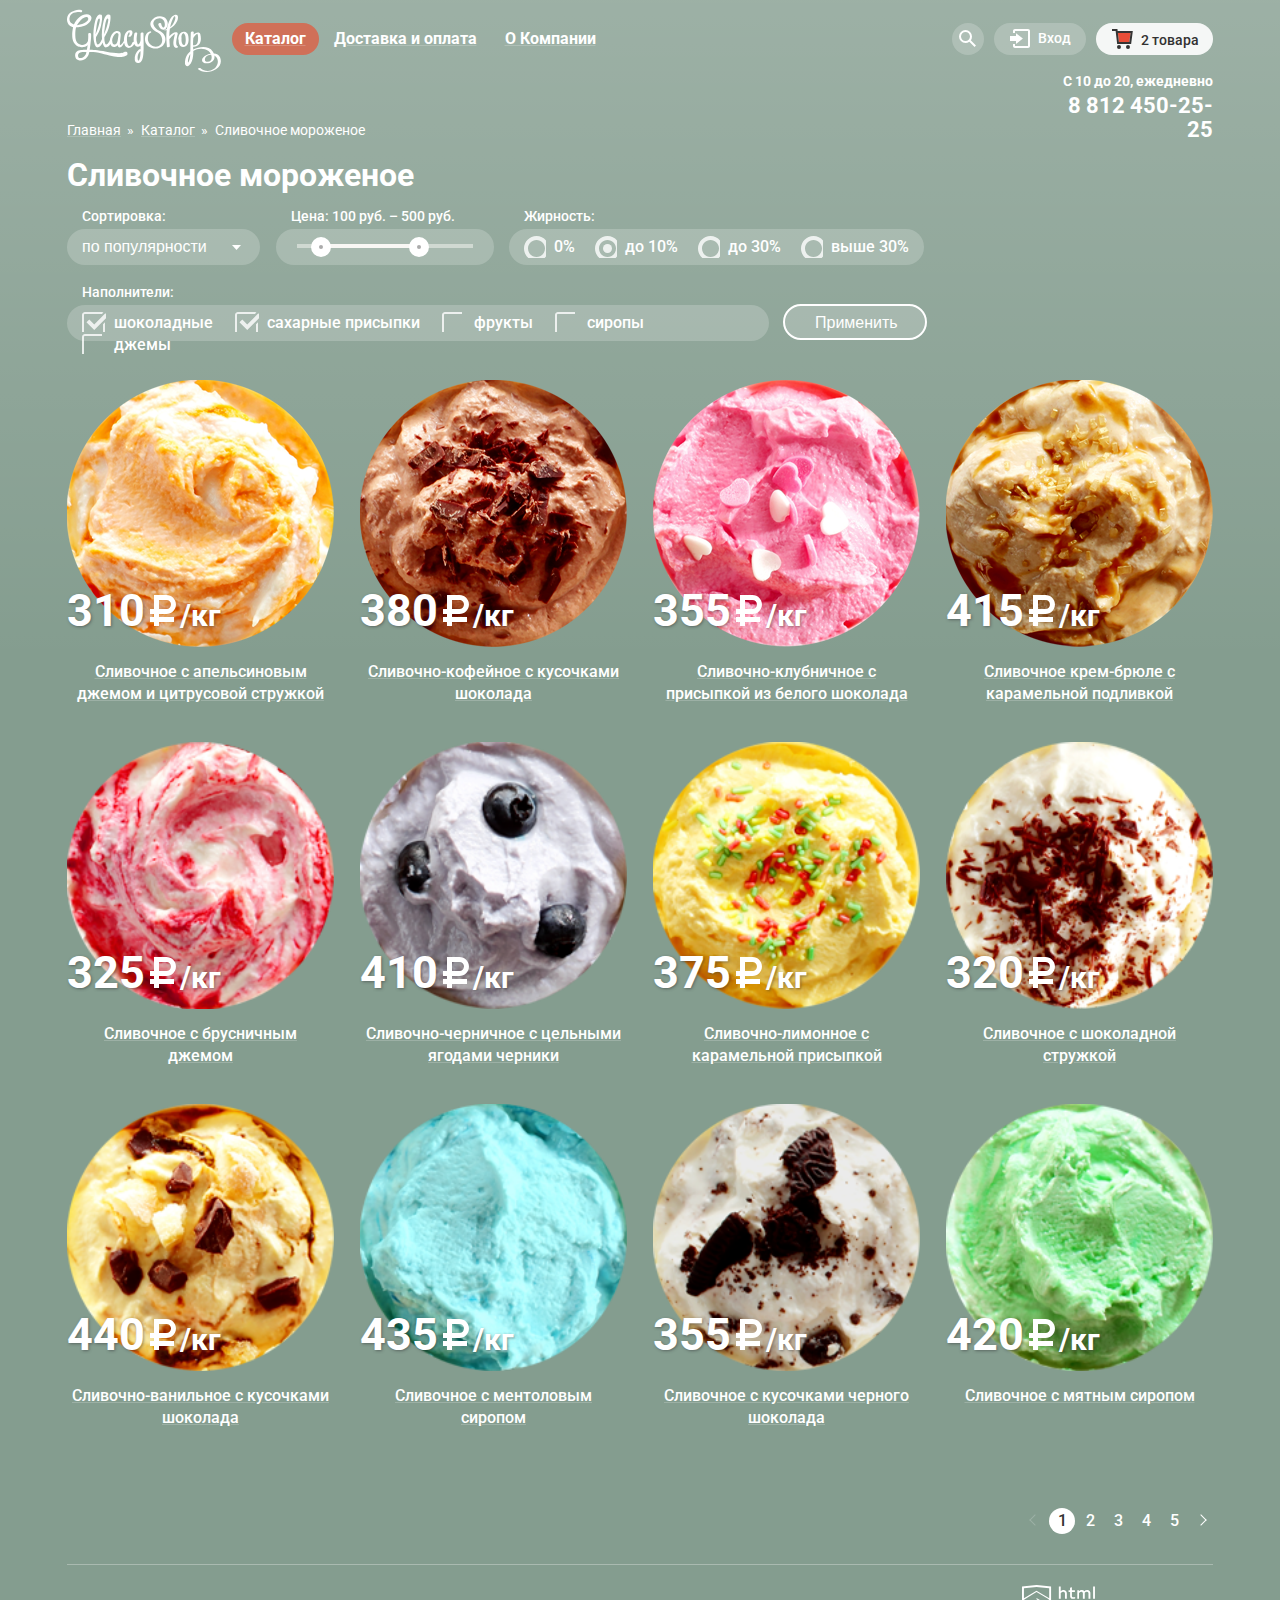
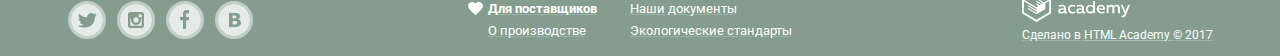
==== commit 1b73a63d: "фильтр" ====
--- a/catalog.html
+++ b/catalog.html
@@ -78,7 +78,7 @@
               <table class="cart-form-table">
                 <tr>
                   <td><span class="table-delete-row">Удалить</span></td>
-                  <td><img src="img/photo-1.png" width="33" height="33" alt="Пломбир с апельсиновым джемом"></td>
+                  <td><img src="img/ice-cream-1.png" width="33" height="33" alt="Пломбир с апельсиновым джемом"></td>
                   <td>Пломбир с апельсиновым джемом</td>
                   <td>1,5 кг х <span class="table-price">200 руб.</span></td>
                   <td>300 руб.</td>
@@ -86,14 +86,14 @@
 
                 <tr>
                   <td><span class="table-delete-row">Удалить</span></td>
-                  <td><img src="img/photo-2.png" width="33" height="33" alt="Клубничный пломбир с присыпкой из белого шоколада"></td>
+                  <td><img src="img/ice-cream-2.png" width="33" height="33" alt="Клубничный пломбир с присыпкой из белого шоколада"></td>
                   <td>Клубничный пломбир с присыпкой из белого шоколада</td>
                   <td>1,5 кг х <span class="table-price">200 руб.</span></td>
                   <td>300 руб.</td>
                 </tr>
               </table>
               <b class="cart-total">Итого: 750 руб.</b>
-              <a class="btn btn-cart" href="#">Оформить заказ</a>
+              <a class="button btn-cart" href="#">Оформить заказ</a>
             </div>
         </div>
 
@@ -112,73 +112,60 @@
             </ul>
             
             <h1 class="page-main-title">Сливочное мороженое</h1>
-            <section class="filters">
-               <h2 class="visually-hidden">Фильтры</h2>
-                <form class="filters-form" action="https://echo.htmlacademy.ru" method="get">
-                    <fieldset class="form-sorting">
-                        <label for="sorting">Сортировка:</label>
-                            <select id="sorting" name="sorting-field">
-                                <option value="popularity">по популярности</option>
-                                <option value="cheap">сначала недорогие</option>
-                                <option value="expensive">сначала дорогие</option>
-                                <option value="fatness">по жирности</option>
-                            </select>                       
+            <section class="filters-catalog">
+               <h2 class="visually-hidden">Фильтры товаров</h2>
+                <form class="catalog-filter" action="https://echo.htmlacademy.ru" method="get">
+                    <fieldset class="catalog-filter-group">
+                        <legend class="catalog-filter-title">Сортировка:</legend>                            
+                        <select class="filter-sorting" name="sorting">
+                            <option value="popular">по популярности</option>
+                            <option value="inexpensive">сначала недорогие</option>
+                            <option value="expensive">сначала дорогие</option>
+                            <option value="fat">по жирности</option>
+                        </select>                       
                     </fieldset>
 
-                    <fieldset class="form-range">
-                        <label for="range">Цена: 100 руб. - 500 руб.</label>
-                        <label class="visually-hidden" for="range">Ползунок с выбором диапазона цен</label>
-                        <input id="range" type="range" min="50" max="500"  step="50">                      
+                    <fieldset class="catalog-filter-group">
+                        <legend class="catalog-filter-title">Цена: 100 руб. – 500 руб.</legend>
+                            <div class="filter-price">
+                                <div class="filter-line">
+                                    <div class="filter-bar"></div>
+                                </div>
+                                <div class="filter-range filter-range-left"></div>
+                                <div class="filter-range filter-range-right"></div>
+                            </div>
                     </fieldset>
 
-                    <fieldset class="form-fatness">
-                        <legend>Жирность:</legend>
-                        <ul class="filters-form-fatness-list">
-                            <li>
-                                0%
-                                <input type="radio" id="fatness-1" name="fatness-radio" value="0">
-                            </li>
-                            <li>
-                                до 10%
-                                <input type="radio" id="fatness-2" name="fatness-radio" value="10">
-                            </li>
-                            <li>
-                                до 30%
-                                <input type="radio" id="fatness-3" name="fatness-radio" value="less-than-30">
-                            </li>
-                            <li>
-                                выше 30%
-                                <input type="radio" id="fatness-4" name="fatness-radio" value="more-than-30">
-                            </li>
-                        </ul>
+                    <fieldset class="catalog-filter-group">
+                        <legend class="catalog-filter-title">Жирность:</legend>
+                        <div class="catalog-filter-wrapper catalog-filter-radio">
+                            <input class="catalog-filter-input visually-hidden" type="radio"  name="fat" value="0-fat" id="0-fat">
+                            <label class="catalog-filter-label filter-label-radio" for="0-fat">0%</label>
+                            <input class="catalog-filter-input visually-hidden" type="radio"  name="fat" value="to-10-fat" id="to-10-fat" checked>
+                            <label class="catalog-filter-label filter-label-radio" for="to-10-fat">до 10%</label>
+                            <input class="catalog-filter-input visually-hidden" type="radio"  name="fat" value="to-30-fat" id="to-30-fat">
+                            <label class="catalog-filter-label filter-label-radio" for="to-30-fat">до 30%</label>
+                            <input class="catalog-filter-input visually-hidden" type="radio"  name="fat" value="up-30-fat" id="up-30-fat">
+                            <label class="catalog-filter-label filter-label-radio" for="up-30-fat">выше 30%</label>
+                        </div>
                     </fieldset>
 
-                    <fieldset class="form-topping">
-                        <legend>Наполнители:</legend>
-                        <ul class="form-topping-list">
-                            <li>
-                                <input id="chocolate-checkbox" type="checkbox" name="chocolate" checked>
-                                <label for="chocolate-checkbox">шоколадные</label>
-                            </li>
-                            <li>
-                                <input id="sugar-checkbox" type="checkbox" name="sugar" checked>
-                                <label for="sugar-checkbox">сахарные присыпки</label>
-                            </li>
-                            <li>
-                                <input id="fruit-checkbox" type="checkbox" name="fruit">
-                                <label for="fruit-checkbox">фрукты</label>
-                            </li>
-                            <li>
-                                <input id="syrup-checkbox" type="checkbox" name="syrup">
-                                <label for="syrup-checkbox">сиропы</label>
-                            </li>
-                            <li>
-                                <input id="jam-checkbox" type="checkbox" name="jam">
-                                <label for="jam-checkbox">джемы</label>
-                            </li>
-                        </ul>
+                    <fieldset class="catalog-filter-group">
+                        <legend class="catalog-filter-title">Наполнители:</legend>
+                        <div class="catalog-filter-wrapper catalog-filter-checkbox">
+                            <input class="catalog-filter-input visually-hidden" type="checkbox" name="chocolate" id="chocolate" checked>
+                            <label class="catalog-filter-label filter-label-checkbox" for="chocolate">шоколадные</label>
+                            <input class="catalog-filter-input visually-hidden" type="checkbox" name="sugar" id="sugar" checked>
+                            <label class="catalog-filter-label filter-label-checkbox" for="sugar">сахарные присыпки</label>
+                            <input class="catalog-filter-input visually-hidden" type="checkbox" name="fruit" id="fruit">
+                            <label class="catalog-filter-label filter-label-checkbox" for="fruit">фрукты</label>
+                            <input class="catalog-filter-input visually-hidden" type="checkbox" name="syrups" id="syrups">
+                            <label class="catalog-filter-label filter-label-checkbox" for="syrups">сиропы</label>
+                            <input class="catalog-filter-input visually-hidden" type="checkbox" name="jams" id="jams">
+                            <label class="catalog-filter-label filter-label-checkbox" for="jams">джемы</label>
+                        </div>
                     </fieldset>
-                    <a class="filters-button" href="#">Применить</a>
+                    <button class="btn-filter" type="submit">Применить</button>
                 </form>
             </section>
 
--- a/css/style.css
+++ b/css/style.css
@@ -1440,88 +1440,288 @@
   line-height: 16px;
 }
 
-form.filters-form {
-	font-size: 14px;
-	font-weight: 500;
-	line-height: 16px;
-}
-
-.filters-form ul {
-	list-style: none;
-}
-
-.form-sorting select {
-	padding: 8px 0 8px 10px;
-	max-width: 193px;
-	max-height: 36px;
-
-	color: #ffffff;
-	font-size: 16px;
-
-	background-color: #a9b9af;
-	border-radius: 30px;
-}
-
-.form-sorting select:hover,
-.form-sorting select:focus,
-.form-sorting select:active {
-	color: #323232;
-
-	outline: none;
-	background-color: #ffffff;
-}
-
-.form-fatness ul {
-	background-color: #aabcb2;
-}
-
-.form-fatness li {
-	font-size: 16px;
-	line-height: 18px;
-}
-
-.form-topping ul {
-	background-color: #a8bab0;
-}
-
-.form-topping-list label {
-	font-size: 16px;
-}
-
-a.filters-button {
-	padding: 6px 20px 3px 20px;
-
-	color: #ffffff;
-	font-size: 16px;
-	font-weight: 500;
-	line-height: 18px;
-
-	background-color: #a7b8ae;
-	border-radius: 30px;
-	border: 2px #ffffff solid;
-}
-
-a.filters-button:hover,
-a.filters-button:focus {
-	color: #323232;
-	font-size: 16px;
-	font-weight: 500;
-	line-height: 18px;
-
-	background-color: #fbfcfb;
-}
-
-a.filters-button:active {
-	font-size: 16px;
-	font-weight: 500;
-	line-height: 18px;
-	color: #323232;
-
-	-webkit-box-shadow: inset 0 2px 1px #696969;
-
-	        box-shadow: inset 0 2px 1px #696969;
-	background-color: #ededed;
-	border: 0;
+/*----------- фильтры------------ */
+
+.catalog-filter {
+  display: -webkit-box;
+  display: -ms-flexbox;
+  display: flex;
+  -ms-flex-wrap: wrap;
+      flex-wrap: wrap;
+  -webkit-box-pack: justify;
+     -ms-flex-pack: justify;
+   justify-content: space-between;
+  width: 860px;
+}
+
+.filters-catalog {
+  margin-bottom: 20px;
+}
+
+.catalog-filter-group {
+  padding: 0;
+  padding-bottom: 19px;
+  margin: 0;
+
+  border: none;
+}
+
+.catalog-filter-title {
+  margin-left: 15px;
+  margin-bottom: 5px;
+
+  font-size: 14px;
+  font-weight: 500;
+  line-height: 16px;
+}
+
+.catalog-filter-wrapper {
+  box-sizing: border-box;
+  padding: 7px 15px 7px 15px;
+
+  border-radius: 18px;
+  background-color: rgba(255, 255, 255, 0.2);
+}
+
+.catalog-filter-wrapper .catalog-filter-label:last-child {
+  margin-right: 0;
+}
+
+.catalog-filter-radio {
+  width: 415px;
+  height: 36px;
+  margin-right: 3px;
+}
+
+.catalog-filter-checkbox {
+  width: 702px;
+  height: 36px;
+}
+
+.filter-sorting {
+  -webkit-box-sizing: border-box;
+          box-sizing: border-box;
+  width: 193px;
+  height: 36px;
+  padding: 8px 15px;
+
+  font-size: 16px;
+  line-height: 18px;
+  font-weight: 500;
+  color: #ffffff;
+
+  border: none;
+  border-radius: 18px;
+  background-color: rgba(255, 255, 255, 0.2);
+  background-image: url(../img/select-arrow.svg);
+  background-repeat: no-repeat;
+  background-position: 165px 16px;
+
+  -webkit-appearance: none;
+     -moz-appearance: none;
+          appearance: none;
+}
+
+.filter-sorting:hover {
+  color: #323232;
+
+  background-color: #ffffff;
+  background-image: url(../img/select-arrow-black.svg);
+}
+
+.filter-sorting option {
+  line-height: 1.2;
+  font-weight: 400;
+  color: #323232;
+}
+
+.btn-filter {
+  -webkit-box-sizing: border-box;
+          box-sizing: border-box;
+  width: 144px;
+  height: 36px;
+  padding: 8px 30px;
+  margin-left: auto;
+  margin-top: 20px;
+
+  font-size: 16px;
+  line-height: 18px;
+  font-weight: 500;
+  color: #ffffff;
+
+  background-color: rgba(255, 255, 255, 0.2);
+  border: 2px solid #ffffff;
+  border-radius: 18px;
+
+  cursor: pointer;
+}
+
+.btn-filter:hover,
+.btn-filter:focus {
+  color: #323232;
+
+  background-color: #ffffff;
+}
+
+.btn-filter:active {
+  color: #323232;
+
+  border: 0;
+  background-color: #ededed;
+  -webkit-box-shadow: inset 0 2px 1px #696969;
+          box-shadow: inset 0 2px 1px #696969;
+}
+
+.filter-price {
+  position: relative;
+
+  -webkit-box-sizing: border-box;
+          box-sizing: border-box;
+  width: 218px;
+  height: 36px;
+  padding: 8px 21px;
+
+  background-color: rgba(255, 255, 255, 0.2);
+  border-radius: 18px;
+}
+
+.filter-line {
+  height: 4px;
+  margin-top: 7px;
+
+  background-color: rgba(248, 247, 244, 0.5);
+}
+
+.filter-bar {
+  width: 100px;
+  height: 4px;
+  margin-left: 30px;
+
+  background-color: #f8f7f4;
+}
+
+.filter-range {
+  position: absolute;
+  top: 8px;
+  left: 30px;
+
+  width: 4px;
+  height: 4px;
+
+  border: 8px solid #ffffff;
+  background: #ababab;
+  border-radius: 50px;
+
+  cursor: pointer;
+}
+
+.filter-range-left {
+  left: 35px;
+}
+
+.filter-range-right {
+  left: 133px;
+}
+
+.catalog-filter-label {
+  position: relative;
+
+  font-weight: 500;
+  line-height: 18px;
+
+  cursor: pointer;
+}
+
+.filter-label-radio {
+  padding-left: 30px;
+  margin-right: 16px;
+}
+
+.filter-label-checkbox {
+  padding-left: 32px;
+  margin-right: 18px;
+}
+
+.catalog-filter-label:before,
+.catalog-filter-label:after {
+  content: "";
+
+  position: absolute;
+  left: 0;
+}
+
+.filter-label-radio::before {
+  width: 22px;
+  height: 22px;
+
+  background: url(../img/radio-off.svg) no-repeat;
+  opacity: 0.8;
+}
+
+.filter-label-radio::after {
+  width: 22px;
+  height: 22px;
+
+  background: url(../img/radio-on.svg) no-repeat;
+  opacity: 0;
+}
+
+.filter-label-checkbox::before {
+  width: 20px;
+  height: 20px;
+
+  background: url(../img/checkbox-off.svg) no-repeat;
+  opacity: 0.8;
+}
+
+.filter-label-checkbox::after {
+  width: 24px;
+  height: 20px;
+
+  background: url(../img/checkbox-on.svg) no-repeat;
+  opacity: 0;
+}
+
+.catalog-filter-input:checked + .filter-label-radio::after,
+.catalog-filter-input:checked + .filter-label-checkbox::after {
+  opacity: 0.8;
+
+  -webkit-transition: all 0.5s ease;
+       -o-transition: all 0.5s ease;
+          transition: all 0.5s ease;
+}
+
+.catalog-filter-input:checked + .filter-label-radio::before,
+.catalog-filter-input:checked + .filter-label-checkbox::before {
+  opacity: 0;
+
+  -webkit-transition: all 0.5s ease;
+       -o-transition: all 0.5s ease;
+          transition: all 0.5s ease;
+}
+
+.filter-label-radio:hover::before,
+.filter-label-checkbox:hover::before {
+  opacity: 1;
+}
+
+.catalog-filter-input:checked + .filter-label-radio:hover::after,
+.catalog-filter-input:checked + .filter-label-checkbox:hover::after  {
+  opacity: 1;
+}
+
+.catalog-filter-input:disabled + .filter-label-radio::before,
+.catalog-filter-input:disabled + .filter-label-checkbox::before,
+.catalog-filter-input:checked:disabled + .filter-label-radio::after,
+.catalog-filter-input:checked:disabled + .filter-label-checkbox::after  {
+  opacity: 0.4;
+}
+
+.catalog-filter-input:focus + .catalog-filter-label,
+.catalog-filter-input:focus + .filter-label-radio::before,
+.catalog-filter-input:focus + .filter-label-checkbox::before,
+.catalog-filter-input:focus + .filter-label-radio::after {
+  opacity: 1;
 }
 
 .contacts {
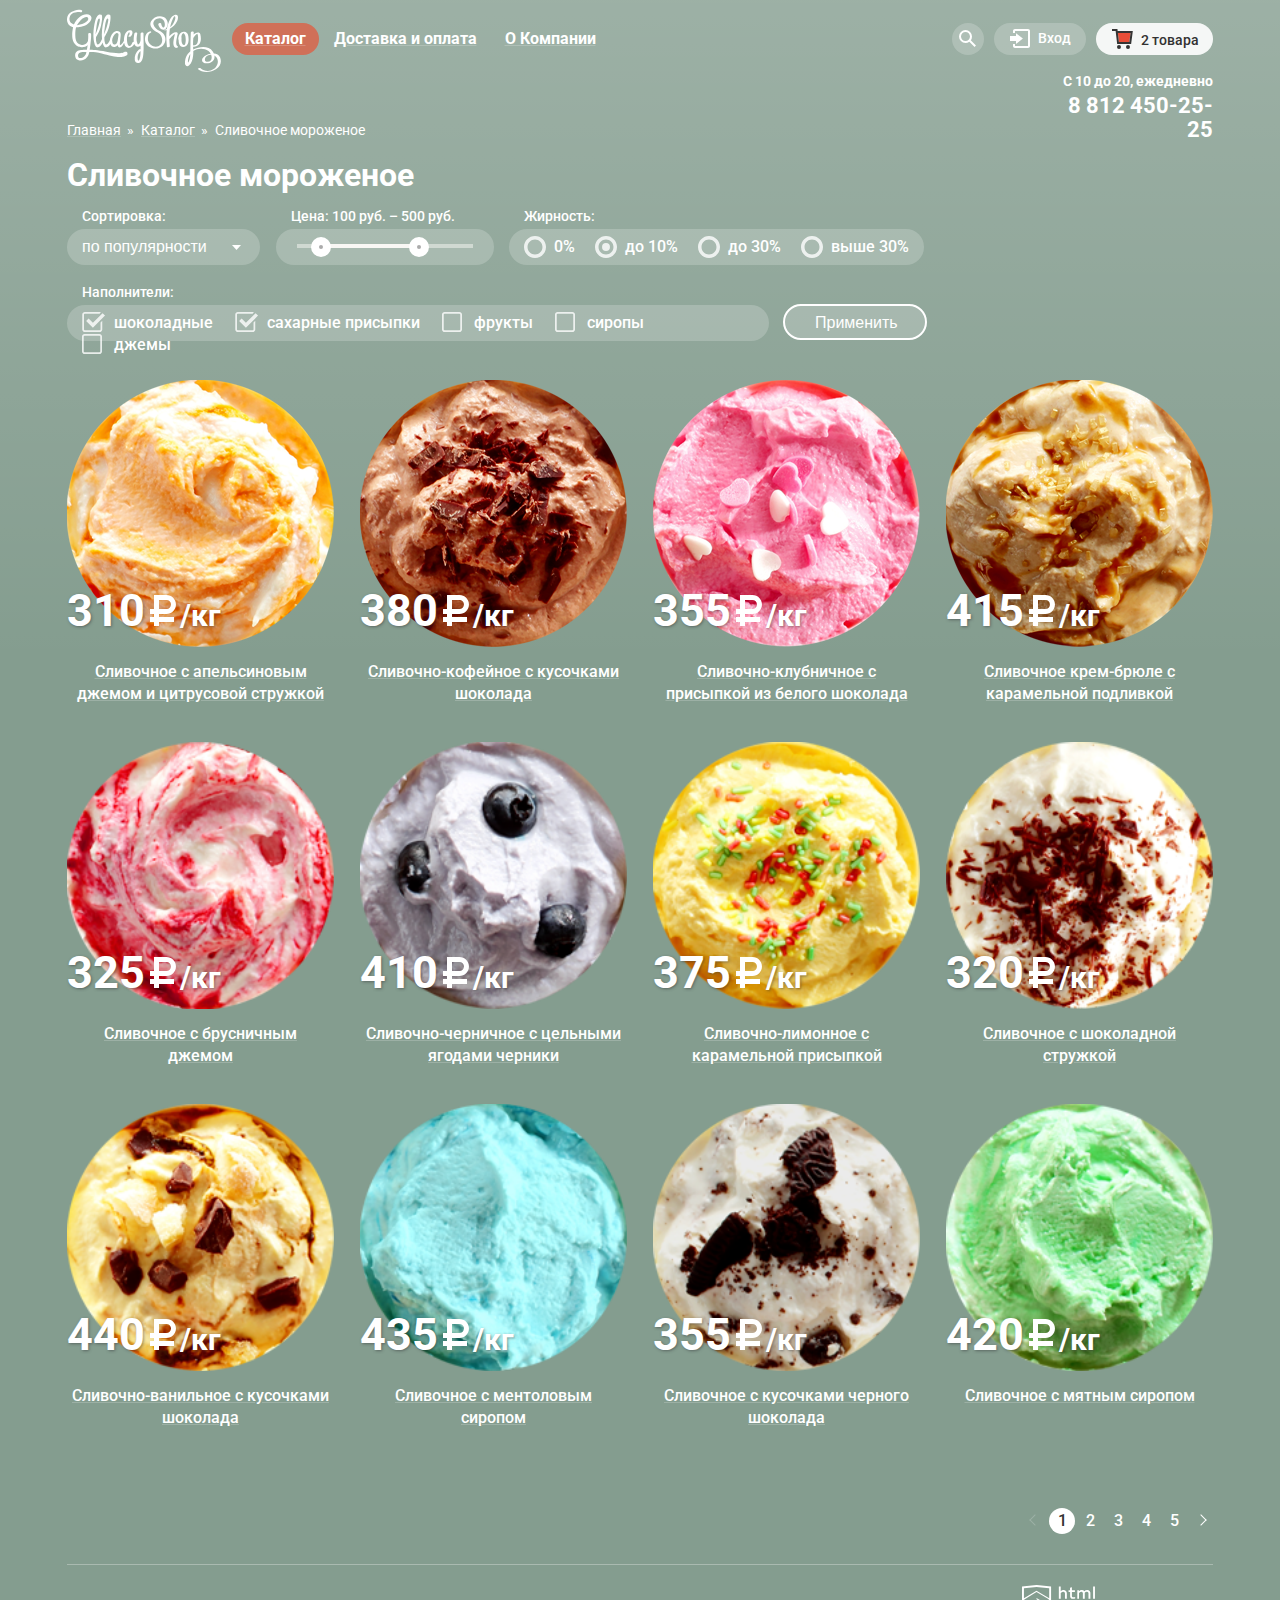
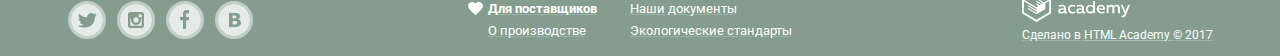
==== commit c75d574f: "поправила фильтр, сделала всплывающее окно на js" ====
--- a/catalog.html
+++ b/catalog.html
@@ -64,7 +64,7 @@
                   <input class="input-box item-login-form" type="password" name="password" id="login-password" required>
                   <label for="login-password">Пароль</label>
                 </div>
-                <button class="btn btn-login-form" type="submit">Войти</button>
+                <button class="button btn-login-form" type="submit">Войти</button>
               </form>
               <div class="login-form-links">
                 <a href="#">Забыли пароль?</a>
--- a/css/style.css
+++ b/css/style.css
@@ -1,13 +1,13 @@
 body {
-	padding: 0;
-	min-width: 1200px;
-
-	font-family: "Roboto", "Arial", sans-serif;
-	font-size: 16px;
-	color: #ffffff;
-	line-height: 22px;
-
-	background-color: #849d8f;
+  padding: 0;
+  min-width: 1200px;
+
+  font-family: "Roboto", "Arial", sans-serif;
+  font-size: 16px;
+  color: #ffffff;
+  line-height: 22px;
+
+  background-color: #849d8f;
 }
 
 .visually-hidden:not(:focus):not(:active),
@@ -31,8 +31,8 @@
 }
 
 a {
-	font-family: "Roboto", "Arial", sans-serif;
-	text-decoration: none;
+  font-family: "Roboto", "Arial", sans-serif;
+  text-decoration: none;
 }
 
 img {
@@ -1229,177 +1229,203 @@
   pointer-events: none;
 }
 
-article.features {
-	display: -webkit-box;
-	display: -ms-flexbox;
-	display: flex;
-	-ms-flex-wrap: wrap;
-	    flex-wrap: wrap;
-
-	padding: 27px 34px 45px 21px;
-	margin: 27px auto;
-
-	background: url("../img/waffle-bg.jpg");
-	border-radius: 15px;
-}
-
-.features h2 {
-	-webkit-box-flex: 1;
-	    -ms-flex-positive: 1;
-	        flex-grow: 1;
-	margin: 0;
-	-webkit-box-pack: justify;
-	    -ms-flex-pack: justify;
-	        justify-content: space-between;
-
-	font-size: 24px;
-	font-weight: 500;
-	line-height: 30px;
-	color: #323232;
-}
-
-.features p {
-	position: relative;
-	margin: 0;
-
-	width: 478px;
-	font-size: 16px;
-	color: #323232;
-	line-height: 22px;
-} 
-
-.news-subscribe-container {
-	display: -webkit-box;
-	display: -ms-flexbox;
-	display: flex;
-	-ms-flex-negative: 0;
-	    flex-shrink: 0;
-	-webkit-box-pack: center;
-	    -ms-flex-pack: center;
-	        justify-content: center;
-	-webkit-box-align: start;
-	    -ms-flex-align: start;
-	        align-items: flex-start;
-	padding: 0;
-	margin: 40px auto;
-}
-
-article.news {
-		
-	background-color: white;
-	background: url("../img/news-bg.jpg") no-repeat;
-	border-radius: 15px;
-}
-
-.news h2 {
-	padding: 0;
-	margin: 0;
-	font-size: 16px;
-	line-height: 22px;
-	font-weight: 500;
-	color: #323232;
-}
-
-.news a {
-	color: #323232;
-	font-size: 24px;
-	font-weight: 700;
-	line-height: 30px;
-	text-decoration: underline;
-}
-
-.news a:hover,
-.news a:focus,
-.news a:active {
-	color: #e84d37;
-}
-
-form.subscribe-form {
-	
-	color: #5a5a5a;
-	font-size: 16px;
-
-	background-color: #f9f7f5;
-	-webkit-border-image: 5 url("../img/subscribe-bg.svg");
-	     -o-border-image: 5 url("../img/subscribe-bg.svg");
-	        border-image: 5 url("../img/subscribe-bg.svg");
-	border-radius: 15px;
-}
-
-.subscribe-form p {
-	margin: 0;
-	padding: 0;
-
-	line-height: 22px;
-}
-
-.subscribe-form input {
-	margin: 0;
-	padding: 0;
-}
-
-.subscribe-form button {
-	width: 129px;
-	height: 44px;
-
-	color: #fefefe;
-	font-size: 18px;
-	font-weight: 700;
-	line-height: 24px;
-
-	border-radius: 30px;
-}
+/*--------- преимущества-------------- */
+.main-features {
+    -webkit-box-sizing: border-box;
+    box-sizing: border-box;
+    padding: 23px 20px 27px;
+    margin-bottom: 40px;
+
+    color: #323232;
+
+    background: #eee3cb url(../img/features-bg.jpg) repeat 0 0;
+    border-radius: 15px;
+}
+
+.main-features-title {
+    margin: 0;
+    margin-bottom: 10px;
+}
+
+.main-features-list {
+    display: -webkit-box;
+    display: -ms-flexbox;
+    display: flex;
+    -ms-flex-wrap: wrap;
+    flex-wrap: wrap;
+    margin: 0;
+    padding: 0;
+
+    list-style: none;
+}
+
+.main-features-item {
+    -webkit-box-sizing: border-box;
+    box-sizing: border-box;
+    width: 535px;
+    padding-left: 57px;
+    padding-top: 11px;
+}
+
+.main-features-item:nth-child(2n+1) {
+    margin-bottom: 10px;
+}
+
+.main-features-ice-cream {
+    -webkit-box-ordinal-group: -1;
+    -ms-flex-order: -2;
+    order: -2;
+
+    background: url(../img/ice-cream.svg) no-repeat left top;
+}
+
+.main-features-eco {
+    background: url(../img/eco.svg) no-repeat left top;
+}
+
+.main-features-cow {
+    -webkit-box-ordinal-group: 0;
+    -ms-flex-order: -1;
+    order: -1;
+    margin-left: 30px;
+
+    background: url(../img/cow.svg) no-repeat left top;
+}
+
+.main-features-thermometer {
+    margin-left: 30px;
+
+    background: url(../img/thermometer.svg) no-repeat left top;
+}
+
+/* новое в блоге */
+.news-wrapper {
+  display: -webkit-box;
+  display: -ms-flexbox;
+  display: flex;
+  -ms-flex-wrap: wrap;
+      flex-wrap: wrap;
+  -webkit-box-pack: justify;
+     -ms-flex-pack: justify;
+   justify-content: space-between;
+  margin-bottom: 38px;
+}
+
+.blog {
+  -webkit-box-sizing: border-box;
+          box-sizing: border-box;
+  width: 560px;
+  padding: 23px 20px 41px;
+
+  background: #ffffff url(../img/blog-bg.jpg) no-repeat -52px -225px;
+  border-radius: 15px;
+}
+
+.blog-title {
+  margin: 0;
+  margin-bottom: 4px;
+
+  font-size: 16px;
+  font-weight: 500;
+  color: #323232;
+}
+
+.blog-link {
+  display: inline-block;
+  vertical-align: top;
+  width: 290px;
+
+  font-size: 24px;
+  line-height: 30px;
+  font-weight: 700;
+  color: #323232;
+  -webkit-text-decoration: underline #353535;
+          text-decoration: underline #353535;
+}
+
+.blog-link:hover,
+.blog-link:focus,
+.blog-link:active {
+  color: #e84d37;
+  -webkit-text-decoration: underline rgba(236, 89, 60, 0.3);
+          text-decoration: underline rgba(236, 89, 60, 0.3);
+}
+
+/* подписка */
+.subscribe {
+  position: relative;
+  z-index: 1;
+
+  -webkit-box-sizing: border-box;
+          box-sizing: border-box;
+  width: 560px;
+  padding: 33px 27px 41px;
+
+  background: -webkit-repeating-linear-gradient(135deg, #fff 7px, #fe9e90 7px, #fe9e90 14px, #fff 14px, #fff 21px, #92cdff 21px, #92cdff 28px, #fff 28px, #fff 35px);
+  background: -o-repeating-linear-gradient(135deg, #fff 7px, #fe9e90 7px, #fe9e90 14px, #fff 14px, #fff 21px, #92cdff 21px, #92cdff 28px, #fff 28px, #fff 35px);
+  background: repeating-linear-gradient(-45deg, #fff 7px, #fe9e90 7px, #fe9e90 14px, #fff 14px, #fff 21px, #92cdff 21px, #92cdff 28px, #fff 28px, #fff 35px);
+  border-radius: 15px;
+}
+
+.subscribe::before {
+  content: "";
+
+  position: absolute;
+  top: 5px;
+  left: 5px;
+  z-index: -1;
+
+  width: calc(100% - 10px);
+  height: calc(100% - 10px);
+
+  background-color: #f8f7f4;
+  border-radius: 10px;
+}
+
+.subscribe-text {
+  margin: 0;
+  margin-bottom: 36px;
+
+  color: #5a5a5a;
+}
+
+.subscirbe-form {
+  display: -webkit-box;
+  display: -ms-flexbox;
+  display: flex;
+  -webkit-box-pack: justify;
+     -ms-flex-pack: justify;
+   justify-content: space-between;
+}
+
+.subscribe-field {
+  width: 100%;
+}
+
+.btn-subscribe {
+  padding: 10px 15px;
+  margin-left: 10px;
+
+  color: #fefefe;
+}
+
+/*---------Карта---------*/
 
 .map {
-  width: 100%;
-  height: 430px;
-  margin: 0 auto;
-
-  background: url(../img/map.jpg) no-repeat center;
-}
-
-.map iframe {
-  width: 100%;
-  height: 430px;
-
-  border: 0;
-}
-
-.location .address {
-	padding: 32px 25px 31px 25px;
-
-	display: inline-block;
-
-	color: #323232;
-	font-size: 14px;
-	line-height: 20px;
-
-	background-color: #fcfcfc;
-	border-radius: 15px;
-}
-
-.address span {
-	font-size: 18px;
-	font-weight: 700;
-	line-height: 24px;
-}
-
-.address-button {
-	padding: 13px 28px;
-
-	color: #fefefe;
-	font-size: 18px;
-	font-weight: 700;
-	line-height: 24px;
+    width: 100%;
+    height: 430px;
+    margin: 0 auto;
+
+    background: url(../img/map.jpg) no-repeat center;
 }
 
 .breadcrumbs {
-  	padding: 0;
-  	margin: 0;
-  	margin-top: -23px;
-  	margin-bottom: 2px;
-
-	list-style: none;
+    padding: 0;
+    margin: 0;
+    margin-top: -23px;
+    margin-bottom: 2px;
+
+  list-style: none;
 }
 
 .breadcrumbs li {
@@ -1421,16 +1447,16 @@
 
 .breadcrumbs li,
 .breadcrumbs a {
-	color: #ffffff;
-	font-size: 14px;
-	font-weight: 400;
-	line-height: 16px;
+  color: #ffffff;
+  font-size: 14px;
+  font-weight: 400;
+  line-height: 16px;
 }
 
 .breadcrumbs a:hover,
 .breadcrumbs a:focus,
 .breadcrumbs a:active {
-	color: #ffbc9e;
+  color: #ffbc9e;
     -webkit-text-decoration: underline rgba(249, 172, 159, 0.3);
     text-decoration: underline rgba(249, 172, 159, 0.3);
 }
@@ -1932,9 +1958,9 @@
 }
 
 section.modal-feedback h2 {
-	font-size: 24px;
-	font-weight: 500;
-	line-height: 28px;
+  font-size: 24px;
+  font-weight: 500;
+  line-height: 28px;
 }
 
 .visually-hidden:not(:focus):not(:active),
@@ -1951,4 +1977,149 @@
   clip-path: inset(100%);
   clip: rect(0 0 0 0);
   overflow: hidden;
+}
+
+.overlay {
+  position: fixed;
+  top: 0;
+  left: 0;
+  right: 0;
+  bottom: 0;
+  z-index: 3;
+
+  display: none;
+
+  background-color: rgba(0, 0, 0, 0.5);
+}
+
+.overlay-show {
+  display: block;
+}
+
+.feedback-form {
+  position: fixed;
+  top: 50%;
+  left: 50%;
+  z-index: 3;
+
+  display: none;
+  -webkit-box-sizing: border-box;
+          box-sizing: border-box;
+  width: 477px;
+  padding: 17px 25px 24px;
+  margin-left: -230px;
+  margin-top: -220px;
+
+  background-color: #f8f7f4;
+  border-radius: 10px;
+}
+
+.feedback-form form {
+  display: -webkit-box;
+  display: -ms-flexbox;
+  display: flex;
+  -webkit-box-orient: vertical;
+  -webkit-box-direction: normal;
+     -ms-flex-direction: column;
+         flex-direction: column;
+}
+
+.feedback-form input {
+  width: 267px;
+}
+
+.feedback-form textarea {
+  width: 428px;
+  height: 155px;
+
+  resize: none;
+}
+
+.btn-feedback {
+  -ms-flex-item-align: end;
+           align-self: flex-end;
+
+  color: #fefefe;
+}
+
+.feedback-text {
+  margin: 0;
+  margin-bottom: 20px;
+
+  font-size: 24px;
+  font-weight: 500;
+  line-height: 28px;
+  color: #323232;
+}
+
+.modal-close {
+  position: absolute;
+  top: 20px;
+  right: 20px;
+
+  width: 18px;
+  height: 17px;
+
+  font-size: 0;
+  color: transparent;
+  text-shadow: none;
+
+  border: 0;
+  background-color: transparent;
+  background: url(../img/cross-big.svg) no-repeat;
+
+  cursor: pointer;
+}
+
+@-webkit-keyframes bounce {
+  0% {
+    -webkit-transform: translateY(-2000px);
+            transform: translateY(-2000px);
+  }
+
+  70% {
+    -webkit-transform: translateY(30px);
+            transform: translateY(30px);
+  }
+
+  90% {
+    -webkit-transform: translateY(-10px);
+            transform: translateY(-10px);
+  }
+
+  100% {
+    -webkit-transform: translateY(0);
+            transform: translateY(0);
+  }
+}
+
+@keyframes bounce {
+  0% {
+    -webkit-transform: translateY(-2000px);
+            transform: translateY(-2000px);
+  }
+
+  70% {
+    -webkit-transform: translateY(30px);
+            transform: translateY(30px);
+  }
+
+  90% {
+    -webkit-transform: translateY(-10px);
+            transform: translateY(-10px);
+  }
+
+  100% {
+    -webkit-transform: translateY(0);
+            transform: translateY(0);
+  }
+}
+
+.modal-show {
+  display: block;
+
+  -webkit-animation-name: bounce;
+          animation-name: bounce;
+  -webkit-animation-duration: 0.6s;
+          animation-duration: 0.6s;
 }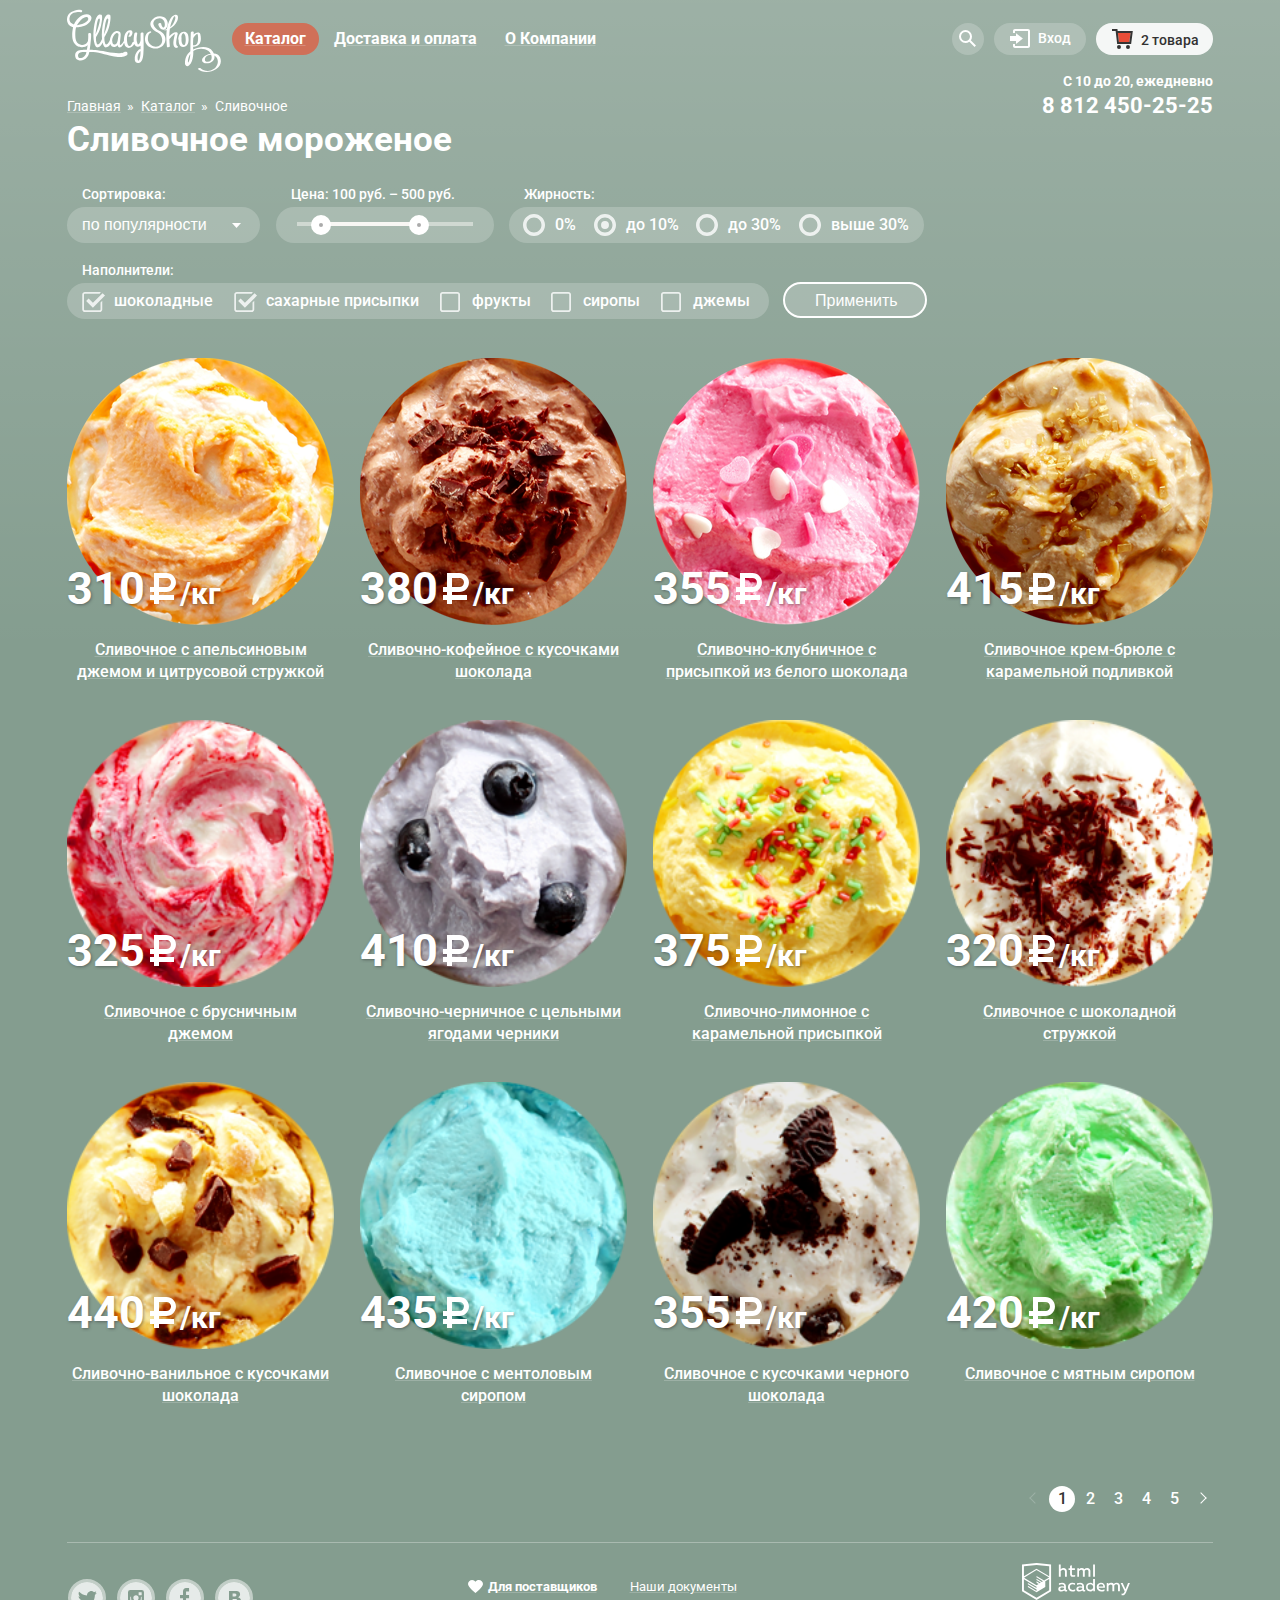
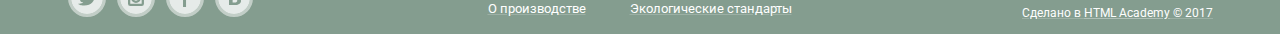
==== commit c65e5672: "подправлено под perfect pixel" ====
--- a/catalog.html
+++ b/catalog.html
@@ -4,7 +4,7 @@
         <meta charset="utf-8">
         <link rel="stylesheet" href="css/style.css">
         <link rel="stylesheet" href="css/normalize.css">
-        <link rel="stylesheet" href="https://fonts.googleapis.com/css?family=Roboto">
+        <link rel="stylesheet" href="https://fonts.googleapis.com/css?family=Roboto:400,500,700&amp;subset=cyrillic">
         <title>HTML Academy: Глейси</title>
     </head>
     <body class="page-inner">
@@ -108,7 +108,7 @@
             <ul class="breadcrumbs">
                 <li><a href="index.html">Главная</a> » </li>
                 <li><a href="catalog.html">Каталог</a> » </li>
-                <li class="breadcrumbs-current">Сливочное мороженое</li>
+                <li class="breadcrumbs-current">Сливочное</li>
             </ul>
             
             <h1 class="page-main-title">Сливочное мороженое</h1>
--- a/css/style.css
+++ b/css/style.css
@@ -85,6 +85,25 @@
    box-shadow: inset 0 2px 2px #942718;
 }
 
+/* Заголовки */
+.main-features-title {
+  font-size: 24px;
+  line-height: 30px;
+  font-weight: 500;
+}
+
+.page-main-title,
+.main-offers-title {
+  font-size: 35px;
+  line-height: 41px;
+  font-weight: 700;
+}
+
+.page-main-title {
+  margin: 0;
+  margin-bottom: 26px;
+}
+
 .page-wrapper {
   background: #849d8f url("../img/background-1.png") no-repeat top center;
 
@@ -101,10 +120,12 @@
 
 .page-wrapper:before,
 .page-wrapper:after {
+  background-color: #8996a6;
   background-image: url("../img/background-2.png")
 }
 
 .page-wrapper:after {
+  background-color: #9d8b84;
   background-image: url("../img/background-3.png")
 }
 
@@ -685,7 +706,6 @@
 
 /* Время работы */
 .work-time {
-  width: 170px;
   margin-top: -20px;
   margin-left: auto;
 
@@ -798,24 +818,52 @@
   z-index: 3;
 }
 
+/* Слайдер */
+.page-wrapper {
+  background: #849d8f url("../img/background-1.png") no-repeat top center;
+
+  -webkit-transition: background-image 0.5s ease, background-color 0.5s ease;
+       -o-transition: background-image 0.5s ease, background-color 0.5s ease;
+          transition: background-image 0.5s ease, background-color 0.5s ease;
+}
+
+/* Предзагрузка картинок, чтобы были загружены до переключения слайда */
+.page-wrapper:before,
+.page-wrapper:after {
+  content: "";
+
+  visibility: hidden;
+}
+.page-wrapper:before,
+.page-wrapper:after {
+  background-color: #8996a6;
+  background-image: url("../img/background-2.png")
+}
+.page-wrapper:after {
+  background-color: #9d8b84;
+  background-image: url("../img/background-3.png")
+}
+
 .main-slider {
   position: relative;
+
   padding-top: 275px;
   margin-bottom: 42px;
+
   text-align: center;
 }
 
-#btn-1:checked ~ .page-wrapper {
+.slide-first:checked ~ .page-wrapper {
   background-color: #849d8f;
   background-image: url("../img/background-1.png");
 }
 
-#btn-2:checked ~ .page-wrapper {
+.slide-second:checked ~ .page-wrapper {
   background-color: #8996a6;
   background-image: url("../img/background-2.png");
 }
 
-#btn-3:checked ~ .page-wrapper {
+.slide-third:checked ~ .page-wrapper {
   background-color: #9d8b84;
   background-image: url("../img/background-3.png");
 }
@@ -848,9 +896,9 @@
   background-color: rgba(248, 247, 244, 0.4);
 }
 
-#btn-1:checked ~ .page-wrapper label[for="btn-1"],
-#btn-2:checked ~ .page-wrapper label[for="btn-2"],
-#btn-3:checked ~ .page-wrapper label[for="btn-3"] {
+.slide-first:checked ~ .page-wrapper label[for="btn-1"],
+.slide-second:checked ~ .page-wrapper label[for="btn-2"],
+.slide-third:checked ~ .page-wrapper label[for="btn-3"] {
   background-color: #ffffff;
 }
 
@@ -858,9 +906,9 @@
   display: none;
 }
 
-#btn-1:checked ~ .page-wrapper #slide-1,
-#btn-2:checked ~ .page-wrapper #slide-2,
-#btn-3:checked ~ .page-wrapper #slide-3 {
+.slide-first:checked ~ .page-wrapper .slide-item-first,
+.slide-second:checked ~ .page-wrapper .slide-item-second,
+.slide-third:checked ~ .page-wrapper .slide-item-third {
   display: block;
 }
 
@@ -892,6 +940,25 @@
 .btn-slide:active {
   color: #fceeec;
  }
+
+/* Заголовки */
+.main-features-title {
+  font-size: 24px;
+  line-height: 30px;
+  font-weight: 500;
+}
+
+.page-main-title,
+.main-offers-title {
+  font-size: 35px;
+  line-height: 41px;
+  font-weight: 700;
+}
+
+.page-main-title {
+  margin: 0;
+  margin-bottom: 26px;
+}
 
 .main-offers {
   display: -webkit-box;
@@ -1501,29 +1568,6 @@
   line-height: 16px;
 }
 
-.catalog-filter-wrapper {
-  box-sizing: border-box;
-  padding: 7px 15px 7px 15px;
-
-  border-radius: 18px;
-  background-color: rgba(255, 255, 255, 0.2);
-}
-
-.catalog-filter-wrapper .catalog-filter-label:last-child {
-  margin-right: 0;
-}
-
-.catalog-filter-radio {
-  width: 415px;
-  height: 36px;
-  margin-right: 3px;
-}
-
-.catalog-filter-checkbox {
-  width: 702px;
-  height: 36px;
-}
-
 .filter-sorting {
   -webkit-box-sizing: border-box;
           box-sizing: border-box;
@@ -1658,14 +1702,42 @@
   cursor: pointer;
 }
 
-.filter-label-radio {
-  padding-left: 30px;
-  margin-right: 16px;
-}
-
-.filter-label-checkbox {
-  padding-left: 32px;
-  margin-right: 18px;
+.catalog-filter-wrapper {
+  display: -webkit-box;
+  display: -ms-flexbox;
+  display: flex;
+  -webkit-box-pack: justify;
+     -ms-flex-pack: justify;
+   justify-content: space-between;
+  -webkit-box-sizing: border-box;
+          box-sizing: border-box;
+  padding: 9px 15px 7px;
+
+  border-radius: 18px;
+  background-color: rgba(255, 255, 255, 0.2);
+}
+
+.catalog-filter-wrapper .filter-label-radio:nth-child(2) {
+  margin-left: 31px;
+}
+
+.catalog-filter-wrapper .filter-label-checkbox:nth-child(2) {
+  margin-left: 32px;
+}
+
+.catalog-filter-wrapper .filter-label-checkbox:last-child {
+  margin-right: 4px;
+}
+
+.catalog-filter-radio {
+  width: 415px;
+  height: 36px;
+  margin-right: 3px;
+}
+
+.catalog-filter-checkbox {
+  width: 702px;
+  height: 36px;
 }
 
 .catalog-filter-label:before,
@@ -1673,7 +1745,8 @@
   content: "";
 
   position: absolute;
-  left: 0;
+  left: -32px;
+  bottom: 0;
 }
 
 .filter-label-radio::before {
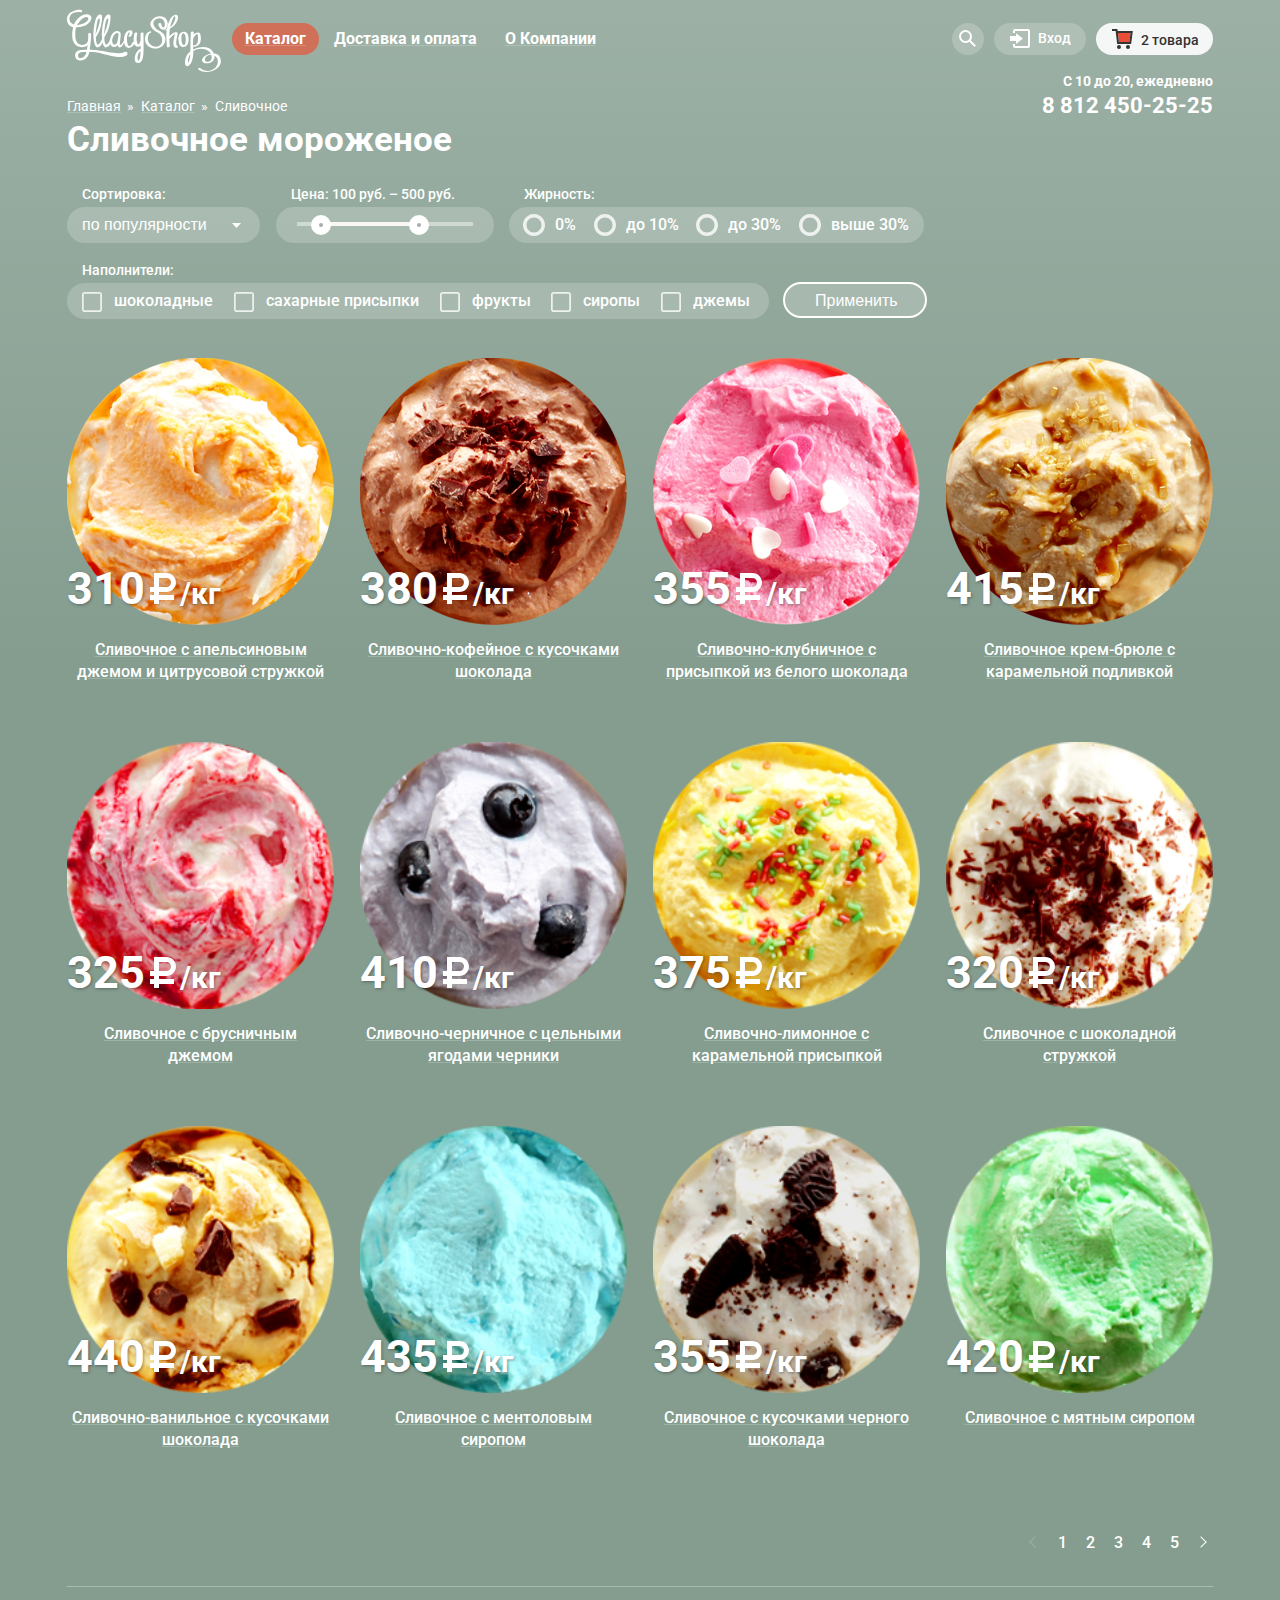
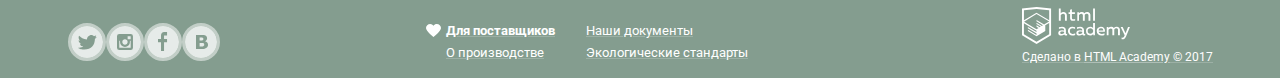
==== commit 38d59c7b: "минификация" ====
--- a/catalog.html
+++ b/catalog.html
@@ -2,7 +2,7 @@
 <html lang="ru">
     <head>
         <meta charset="utf-8">
-        <link rel="stylesheet" href="css/style.css">
+        <link rel="stylesheet" href="css/style.min.css">
         <link rel="stylesheet" href="css/normalize.css">
         <link rel="stylesheet" href="https://fonts.googleapis.com/css?family=Roboto:400,500,700&amp;subset=cyrillic">
         <title>HTML Academy: Глейси</title>
--- a/css/style.min.css
+++ b/css/style.min.css
@@ -0,0 +1 @@
+body{padding:0;min-width:1200px;font-family:"Roboto","Arial",sans-serif;font-size:16px;color:#fff;line-height:22px;background-color:#849d8f}.visually-hidden:not(:focus):not(:active),input[type="checkbox"].visually-hidden,input[type="radio"].visually-hidden{position:absolute;width:1px;height:1px;margin:-1px;border:0;padding:0;white-space:nowrap;-webkit-clip-path:inset(100%);clip-path:inset(100%);clip:rect(0 0 0 0);overflow:hidden}a{font-family:"Roboto","Arial",sans-serif;text-decoration:none}img{max-width:100%;height:auto}.button{display:inline-block;vertical-align:top;padding:10px 22px;font-size:18px;line-height:24px;font-weight:700;color:#fff;text-align:center;text-decoration:none;background-image:-webkit-linear-gradient(bottom,#e74a35 0%,#f26843 100%);background-image:-o-linear-gradient(bottom,#e74a35 0%,#f26843 100%);background-image:-webkit-gradient(linear,left bottom,left top,from(#e74a35),to(#f26843));background-image:linear-gradient(to top,#e74a35 0%,#f26843 100%);-webkit-box-shadow:0 2px 2px rgba(85,8,0,.6);box-shadow:0 2px 2px rgba(85,8,0,.6);border-radius:30px;border:none;cursor:pointer}.button:hover,.button:focus{background-image:-webkit-linear-gradient(bottom,#ec6e5d 0%,#f58669 100%);background-image:-o-linear-gradient(bottom,#ec6e5d 0%,#f58669 100%);background-image:-webkit-gradient(linear,left bottom,left top,from(#ec6e5d),to(#f58669));background-image:linear-gradient(to top,#ec6e5d 0%,#f58669 100%);-webkit-box-shadow:0 2px 2px #ac1000;box-shadow:0 2px 2px #ac1000}.button:active{color:#fceeec;background-image:-webkit-linear-gradient(bottom,#e1613e 0%,#d74531 100%);background-image:-o-linear-gradient(bottom,#e1613e 0%,#d74531 100%);background-image:-webkit-gradient(linear,left bottom,left top,from(#e1613e),to(#d74531));background-image:linear-gradient(to top,#e1613e 0%,#d74531 100%);-webkit-box-shadow:inset 0 2px 2px #942718;box-shadow:inset 0 2px 2px #942718}.main-features-title{font-size:24px;line-height:30px;font-weight:500}.page-main-title,.main-offers-title{font-size:35px;line-height:41px;font-weight:700}.page-main-title{margin:0;margin-bottom:26px}.page-wrapper{background:#849d8f url(../img/background-1.png) no-repeat top center;-webkit-transition:background-image 0.5s ease,background-color 0.5s ease;-o-transition:background-image 0.5s ease,background-color 0.5s ease;transition:background-image 0.5s ease,background-color 0.5s ease}.page-wrapper::before,.page-wrapper::after{content:"";visibility:hidden}.page-wrapper:before,.page-wrapper:after{background-color:#8996a6;background-image:url(../img/background-2.png)}.page-wrapper:after{background-color:#9d8b84;background-image:url(../img/background-3.png)}.content-wrapper{-webkit-box-sizing:border-box;box-sizing:border-box;width:1200px;margin:0 auto;padding:0 27px}.page-inner{background-color:#849d8f;background-image:-webkit-linear-gradient(rgba(255,255,255,.2) 0%,rgba(255,255,255,0) 40%);background-image:-o-linear-gradient(rgba(255,255,255,.2) 0%,rgba(255,255,255,0) 40%);background-image:-webkit-gradient(linear,left top,left bottom,from(rgba(255,255,255,.2)),color-stop(40%,rgba(255,255,255,0)));background-image:linear-gradient(rgba(255,255,255,.2) 0%,rgba(255,255,255,0) 40%)}.page-main{display:-webkit-box;display:-ms-flexbox;display:flex;-webkit-box-orient:vertical;-webkit-box-direction:normal;-ms-flex-direction:column;flex-direction:column}.page-header{display:-webkit-box;display:-ms-flexbox;display:flex;-ms-flex-wrap:wrap;flex-wrap:wrap;-webkit-box-pack:justify;-ms-flex-pack:justify;justify-content:space-between}.logo{margin-top:9px}.main-menu{width:710px;margin-top:23px}.main-menu-list{display:-webkit-box;display:-ms-flexbox;display:flex;-ms-flex-wrap:wrap;flex-wrap:wrap;margin:0;padding:0;list-style:none}.main-menu-item{margin-right:2px}.main-menu-item a{display:block;-webkit-box-sizing:border-box;box-sizing:border-box;padding:7px 13px;line-height:18px;font-weight:700;color:#fff;-webkit-text-decoration:underline rgba(255,255,255,.2);text-decoration:underline rgba(255,255,255,.2)}.main-menu-item>a:hover,.main-menu-item>a:focus{color:#333;background-color:#f7f6f3;border-radius:16px;-webkit-transition:background-color 0.2s linear;-o-transition:background-color 0.2s linear;transition:background-color 0.2s linear}.main-menu-item>a:active{background-color:#ededed;border-radius:16px;-webkit-box-shadow:inset 0 2px 1px rgba(105,105,105,.1);box-shadow:inset 0 2px 1px rgba(105,105,105,.1)}.main-menu-current{background-color:#d07058;border-radius:16px}.submenu{position:absolute;-webkit-box-sizing:border-box;box-sizing:border-box;visibility:hidden;list-style:none;padding:0;width:143px;background-color:#f8f7f4;border-radius:5px;-webkit-box-shadow:0 20px 20px rgba(0,0,0,.4);box-shadow:0 20px 20px rgba(0,0,0,.4);opacity:0;-webkit-transform:translateY(30px);-ms-transform:translateY(30px);transform:translateY(30px);z-index:1}.has-children{position:relative}.has-children:hover:after{content:"";position:absolute;top:32px;left:0;width:86px;height:6px;background-color:transparent}.has-children:hover .submenu,.submenu:hover,.has-children a:focus .submenu,.submenu:focus{visibility:visible;opacity:1;-webkit-transform:translateY(5px);-ms-transform:translateY(5px);transform:translateY(5px);-webkit-transition:all 0.2s ease;-o-transition:all 0.2s ease;transition:all 0.2s ease}.submenu-item a{padding:8px 20px 8px;font-size:14px;line-height:16px;font-weight:400;color:#323232;text-decoration:none}.submenu-item-bold a{position:relative;font-weight:700}.submenu-item-bold::after{content:"";position:absolute;width:128px;top:34px;left:8px;border-bottom:1px solid #353535;opacity:.2}.submenu-item:hover,.submenu-item:focus{background-color:#fbded7;-webkit-transition:background-color 0.2s linear;-o-transition:background-color 0.2s linear;transition:background-color 0.2s linear}.submenu-item:active{background-color:#f6b5a5}.submenu-item-current{background-color:#d07058}.submenu-item-current a{color:#fff}.submenu-item:first-child{margin-bottom:4px;border-radius:5px 5px 0 0}.submenu-item:last-child{border-radius:0 0 5px 5px}.user-block{display:-webkit-box;display:-ms-flexbox;display:flex;-ms-flex-wrap:wrap;flex-wrap:wrap;position:relative;margin-top:23px}.user-block-search{display:block;position:relative;-webkit-box-sizing:border-box;box-sizing:border-box;width:32px;height:32px;padding:7px;margin-right:10px;font-size:0;color:transparent;text-shadow:none;border:0;background-color:rgba(255,255,255,.2);border-radius:50px;fill:#fff}.user-block-search:hover,.user-block-search:focus{background-color:#fff;fill:#323232;-webkit-transition:all 0.2s linear;-o-transition:all 0.2s linear;transition:all 0.2s linear}.user-block-search:hover:after{content:"";position:absolute;top:32px;left:0;width:32px;height:6px;background-color:transparent}.search-form{position:absolute;visibility:hidden;-webkit-box-sizing:border-box;box-sizing:border-box;top:37px;right:235px;width:341px;padding:20px 15px;background-color:#f8f7f4;border-radius:5px;-webkit-box-shadow:0 20px 20px rgba(0,0,0,.4);box-shadow:0 20px 20px rgba(0,0,0,.4);opacity:0;-webkit-transform:translateY(30px);-ms-transform:translateY(30px);transform:translateY(30px)}.item-search-form{width:100%}.user-block-search:hover~.search-form,.search-form:hover,.user-block-search:focus~.search-form,.search-form:focus{visibility:visible;opacity:1;-webkit-transform:translateY(0);-ms-transform:translateY(0);transform:translateY(0);-webkit-transition:all 0.2s ease;-o-transition:all 0.2s ease;transition:all 0.2s ease}.user-block-login{display:block;position:relative;-webkit-box-sizing:border-box;box-sizing:border-box;width:92px;height:32px;padding:1px 0 0 20px;margin-right:10px;font-size:14px;line-height:16px;font-weight:500;color:#fff;text-decoration:none;background-color:rgba(255,255,255,.2);border-radius:16px;fill:#fff}.user-block-login svg{-webkit-transform:translate(-4px,5px);-ms-transform:translate(-4px,5px);transform:translate(-4px,5px)}.user-block-login:hover,.user-block-login:focus{color:#323232;background-color:#fff;fill:#323232;-webkit-transition:all 0.2s linear;-o-transition:all 0.2s linear;transition:all 0.2s linear}.user-block-login:hover:after{content:"";position:absolute;top:32px;left:0;width:92px;height:6px;background-color:transparent}.login-form{display:-webkit-box;display:-ms-flexbox;display:flex;-webkit-box-orient:vertical;-webkit-box-direction:normal;-ms-flex-direction:column;flex-direction:column;position:absolute;-webkit-box-sizing:border-box;box-sizing:border-box;visibility:hidden;top:37px;right:130px;width:277px;padding:20px 17px 20px 19px;background-color:#f8f7f4;border-radius:5px;-webkit-box-shadow:0 20px 20px rgba(0,0,0,.4);box-shadow:0 20px 20px rgba(0,0,0,.4);opacity:0;-webkit-transform:translateY(30px);-ms-transform:translateY(30px);transform:translateY(30px);z-index:1}.user-block-login:hover~.login-form,.login-form:hover,.user-block-login:focus~.login-form,.login-form:focus{visibility:visible;opacity:1;-webkit-transform:translateY(0);-ms-transform:translateY(0);transform:translateY(0);-webkit-transition:all 0.2s ease;-o-transition:all 0.2s ease;transition:all 0.2s ease}.login-form-links{display:-webkit-box;display:-ms-flexbox;display:flex;-webkit-box-orient:vertical;-webkit-box-direction:normal;-ms-flex-direction:column;flex-direction:column;-ms-flex-item-align:end;align-self:flex-end;margin-top:-45px}.login-form-links a{font-size:13px;line-height:24px;font-weight:500;color:#323232;-webkit-text-decoration:underline rgba(50,50,50,.3);text-decoration:underline rgba(50,50,50,.3)}.login-form-links a:hover,.login-form-links a:focus,.login-form-links a:active{color:#e84d37;-webkit-text-decoration:underline rgba(236,89,60,.3);text-decoration:underline rgba(236,89,60,.3)}.user-block-cart{display:block;position:relative;-webkit-box-sizing:border-box;box-sizing:border-box;width:117px;height:32px;padding:9px 0 0 45px;font-size:14px;line-height:16px;font-weight:500;color:#fff;text-decoration:none;background:rgba(255,255,255,.2) url(../img/basket.svg) no-repeat 16px 6px;border-radius:16px}.block-cart-add{color:#323232;background-color:rgba(255,255,255,.9);background-image:url(../img/basket-red.svg)}.block-cart-add:hover:after{content:"";position:absolute;top:32px;left:0;width:117px;height:6px;background-color:transparent}.cart-form{display:-webkit-box;display:-ms-flexbox;display:flex;-webkit-box-orient:vertical;-webkit-box-direction:normal;-ms-flex-direction:column;flex-direction:column;visibility:hidden;position:absolute;-webkit-box-sizing:border-box;box-sizing:border-box;top:37px;right:0;width:540px;padding:10px 15px 20px;font-size:13px;line-height:16px;color:#323232;background-color:#f8f7f4;border-radius:5px;-webkit-box-shadow:0 20px 20px rgba(0,0,0,.4);box-shadow:0 20px 20px rgba(0,0,0,.4);opacity:0;-webkit-transform:translateY(30px);-ms-transform:translateY(30px);transform:translateY(30px);z-index:1}.user-block-cart:hover~.cart-form,.cart-form:hover,.user-block-cart:focus~.cart-form,.cart-form:focus{visibility:visible;opacity:1;-webkit-transform:translateY(0);-ms-transform:translateY(0);transform:translateY(0);-webkit-transition:all 0.2s ease;-o-transition:all 0.2s ease;transition:all 0.2s ease}.cart-form-table{width:100%;border-bottom:1px solid #cacac7}.cart-form-table td{-webkit-box-sizing:border-box;box-sizing:border-box;padding:5px}.cart-form-table td:nth-child(3){width:240px}.table-delete-row{display:inline-block;vertical-align:middle;width:11px;height:11px;font-size:0;background:url(../img/cross-small.svg) no-repeat;cursor:pointer}.table-price{color:#999}.cart-total{font-size:15px;line-height:18px;margin:15px 0;-ms-flex-item-align:end;align-self:flex-end}.btn-cart{-webkit-box-sizing:border-box;box-sizing:border-box;padding:10px 14px;width:170px;margin-left:auto;cursor:pointer}.work-time{margin-top:-20px;margin-left:auto;font-size:14px;line-height:16px;font-weight:700;text-align:right}.work-time p{margin-bottom:5px}.work-time a{font-size:22px;line-height:24px;color:#fff;text-decoration:none}.work-time a:hover,.work-time a:focus,.work-time a:active{color:#ffbc9e;-webkit-text-decoration:underline rgba(249,172,159,.3);text-decoration:underline rgba(249,172,159,.3)}.input-box{-webkit-box-sizing:border-box;box-sizing:border-box;height:44px;padding:13px 13px 10px;font-size:16px;line-height:24px;font-weight:700;background-color:#fff;border:1px solid rgba(178,178,178,.5);border-radius:5px}.input-box:hover{-webkit-box-shadow:inset 0 0 2px #9a9a9a;box-shadow:inset 0 0 2px #9a9a9a}.label-box{position:relative;width:100%}.label-box label{position:absolute;top:10px;left:15px;font-size:16px;line-height:24px;color:#999;-webkit-transition-duration:0.2s;-o-transition-duration:0.2s;transition-duration:0.2s;pointer-events:none}.item-login-form label,.item-search-form label{font-size:14px}.input-box:valid label{font-size:11px;line-height:13px;color:#999;-webkit-transform:translateY(-24px);-ms-transform:translateY(-24px);transform:translateY(-24px)}.input-box:focus label{font-size:11px;line-height:13px;color:#5b9ddf;-webkit-transform:translateY(-24px);-ms-transform:translateY(-24px);transform:translateY(-24px)}.login-form .label-box,.feedback-form .label-box{margin-bottom:20px}.overlay{display:none;position:fixed;top:0;left:0;right:0;bottom:0;background-color:rgba(0,0,0,.5);z-index:3}.page-wrapper{background:#849d8f url(../img/background-1.png) no-repeat top center;-webkit-transition:background-image 0.5s ease,background-color 0.5s ease;-o-transition:background-image 0.5s ease,background-color 0.5s ease;transition:background-image 0.5s ease,background-color 0.5s ease}.page-wrapper:before,.page-wrapper:after{content:"";visibility:hidden}.page-wrapper:before,.page-wrapper:after{background-color:#8996a6;background-image:url(../img/background-2.png)}.page-wrapper:after{background-color:#9d8b84;background-image:url(../img/background-3.png)}.main-slider{position:relative;padding-top:275px;margin-bottom:42px;text-align:center}.slide-first:checked~.page-wrapper{background-color:#849d8f;background-image:url(../img/background-1.png)}.slide-second:checked~.page-wrapper{background-color:#8996a6;background-image:url(../img/background-2.png)}.slide-third:checked~.page-wrapper{background-color:#9d8b84;background-image:url(../img/background-3.png)}.slider-controls{position:absolute;left:0;bottom:20px;font-size:0;color:transparent;text-shadow:none}.slider-controls label{display:inline-block;vertical-align:top;width:17px;height:17px;margin-right:8px;background-color:transparent;border:2px solid #fff;border-radius:50px;cursor:pointer}.slider-controls label:hover{background-color:rgba(248,247,244,.4)}.slide-first:checked~.page-wrapper label[for="btn-1"],.slide-second:checked~.page-wrapper label[for="btn-2"],.slide-third:checked~.page-wrapper label[for="btn-3"]{background-color:#fff}.slide{display:none}.slide-first:checked~.page-wrapper .slide-item-first,.slide-second:checked~.page-wrapper .slide-item-second,.slide-third:checked~.page-wrapper .slide-item-third{display:block}.slide-title{width:700px;margin:0 auto;margin-bottom:30px;font-size:60px;line-height:1;font-weight:700}.btn-slide{padding:9px 40px;font-size:32px;line-height:44px;text-shadow:0 2px 5px rgba(160,32,11,.7);border-radius:32px}.btn-slide:hover,.btn-slide:focus{color:#fff}.btn-slide:active{color:#fceeec}.main-features-title{font-size:24px;line-height:30px;font-weight:500}.page-main-title,.main-offers-title{font-size:35px;line-height:41px;font-weight:700}.page-main-title{margin:0;margin-bottom:26px}.main-offers{display:-webkit-box;display:-ms-flexbox;display:flex;-ms-flex-wrap:wrap;flex-wrap:wrap;-webkit-box-pack:justify;-ms-flex-pack:justify;justify-content:space-between}.main-offers-left{background:#4e0409 url(../img/offers-raspberries.jpg) repeat -50px -94px}.main-offers-right{background:#5b3b2e url(../img/offers-chocolate.jpg) repeat -219px -104px}.main-offers-item{display:-webkit-box;display:-ms-flexbox;display:flex;-webkit-box-orient:vertical;-webkit-box-direction:normal;-ms-flex-direction:column;flex-direction:column;-webkit-box-sizing:border-box;box-sizing:border-box;padding:17px 19px 22px;width:560px;margin-bottom:40px;border-radius:15px}.main-offers-title{margin:0;margin-bottom:14px;font-size:35px;line-height:41px;font-style:bold}.main-offers-text{margin:0;margin-bottom:45px;font-size:18px;font-weight:700;line-height:22px;font-style:bold}.btn-offers{padding:11px 23px;-ms-flex-item-align:end;align-self:flex-end;background-color:rgba(255,255,255,.1)}.catalog{display:-webkit-box;display:-ms-flexbox;display:flex;-ms-flex-wrap:wrap;flex-wrap:wrap;-webkit-box-pack:justify;-ms-flex-pack:justify;justify-content:space-between;margin:0;padding:0;margin-bottom:-21px;list-style:none}.catalog-item{display:-webkit-box;display:-ms-flexbox;display:flex;-webkit-box-orient:vertical;-webkit-box-direction:normal;-ms-flex-direction:column;flex-direction:column;position:relative;width:267px}.catalog-item:nth-child(n 5){margin-top:-22px}.catalog-item img{width:267px;height:267px}.catalog-item-title h3{margin:0;font-size:16px;font-weight:500;line-height:22px}.catalog-item-title{-webkit-box-ordinal-group:2;-ms-flex-order:1;order:1;padding:0 5px;margin-top:-40px;margin-bottom:auto;color:#fff;text-align:center;-webkit-text-decoration:underline rgba(255,255,255,.2);text-decoration:underline rgba(255,255,255,.2);z-index:2}.catalog-item-title:hover,.catalog-item-title:focus,.catalog-item-title:active{color:#ffbc9e;-webkit-text-decoration:underline rgba(249,172,159,.3);text-decoration:underline rgba(249,172,159,.3)}.catalog-item-price{position:relative;margin:0;bottom:63px;font-size:45px;line-height:1.2;font-weight:700;text-shadow:.5px .9px 3px rgba(49,50,53,.5);z-index:2}.catalog-item-weight{position:relative;margin-left:35px;font-size:30px}.catalog-item-weight::before{content:"";position:absolute;bottom:4px;right:42px;width:31px;height:36px;background:url(../img/ruble.svg) no-repeat}.catalog-item img{z-index:0}.catalog-item::after{content:"";position:absolute;top:-9px;left:-5%;width:110%;min-height:108%;background-color:rgba(248,247,244,.2);border-radius:5px;-webkit-box-shadow:0 20px 20px rgba(0,0,0,.4);box-shadow:0 20px 20px rgba(0,0,0,.4);opacity:0;z-index:1}.catalog-item:hover::after{opacity:1;-webkit-transition:all 0.2s ease;-o-transition:all 0.2s ease;transition:all 0.2s ease}.catalog-item:hover img{z-index:2}.btn-quick{-webkit-box-ordinal-group:3;-ms-flex-order:2;order:2;-webkit-box-sizing:border-box;box-sizing:border-box;visibility:hidden;width:200px;padding:10px;margin:15px auto 0;opacity:0;z-index:2}.catalog-item:hover .btn-quick,.btn-quick:hover{visibility:visible;opacity:1}.catalog-hit::before{content:"";position:absolute;width:61px;height:61px;background:url(../img/hit.svg) no-repeat left top;z-index:3}.pagination-list{-ms-flex-item-align:end;align-self:flex-end;padding:0;margin:0;margin-top:41px;margin-bottom:30px;list-style:none}.pagination-item{display:inline-block;vertical-align:middle;width:26px;height:26px;margin-right:-2px;font-size:16px;font-weight:500;line-height:26px;text-align:center}.pagination-item:hover{background-color:rgba(255,255,255,.2);border-radius:50px}.pagination-item:active{background-color:#fff;border-radius:50px}.pagination-item .pagination-item-current{color:#323232;background-color:#fff;border-radius:50px}.pagination-item a{display:block;color:#fff;text-decoration:none}.pagination-item a:active{color:#323232}.pagination-prev,.pagination-next{position:relative;font-size:0}.pagination-prev::before{content:"";position:absolute;top:8px;left:10px;width:7px;height:7px;border-top:1px solid #fff;border-left:1px solid #fff;-webkit-transform:rotate(315deg);-ms-transform:rotate(315deg);transform:rotate(315deg)}.pagination-next::before{content:"";position:absolute;top:8px;right:10px;width:7px;height:7px;border-top:1px solid #fff;border-left:1px solid #fff;-webkit-transform:rotate(135deg);-ms-transform:rotate(135deg);transform:rotate(135deg)}.pagination-prev:active::before,.pagination-next:active::before{content:"";border-top:1px solid #323232;border-left:1px solid #323232}.pagination-item-disabled{opacity:.2;pointer-events:none}.main-features{-webkit-box-sizing:border-box;box-sizing:border-box;padding:23px 20px 27px;margin-bottom:40px;color:#323232;background:#eee3cb url(../img/features-bg.jpg) repeat 0 0;border-radius:15px}.main-features-title{margin:0;margin-bottom:10px}.main-features-list{display:-webkit-box;display:-ms-flexbox;display:flex;-ms-flex-wrap:wrap;flex-wrap:wrap;margin:0;padding:0;list-style:none}.main-features-item{-webkit-box-sizing:border-box;box-sizing:border-box;width:535px;padding-left:57px;padding-top:11px}.main-features-item:nth-child(2n 1){margin-bottom:10px}.main-features-ice-cream{-webkit-box-ordinal-group:-1;-ms-flex-order:-2;order:-2;background:url(../img/ice-cream.svg) no-repeat left top}.main-features-eco{background:url(../img/eco.svg) no-repeat left top}.main-features-cow{-webkit-box-ordinal-group:0;-ms-flex-order:-1;order:-1;margin-left:30px;background:url(../img/cow.svg) no-repeat left top}.main-features-thermometer{margin-left:30px;background:url(../img/thermometer.svg) no-repeat left top}.news-wrapper{display:-webkit-box;display:-ms-flexbox;display:flex;-ms-flex-wrap:wrap;flex-wrap:wrap;-webkit-box-pack:justify;-ms-flex-pack:justify;justify-content:space-between;margin-bottom:38px}.blog{-webkit-box-sizing:border-box;box-sizing:border-box;width:560px;padding:23px 20px 41px;background:#fff url(../img/blog-bg.jpg) no-repeat -52px -225px;border-radius:15px}.blog-title{margin:0;margin-bottom:4px;font-size:16px;font-weight:500;color:#323232}.blog-link{display:inline-block;vertical-align:top;width:290px;font-size:24px;line-height:30px;font-weight:700;color:#323232;-webkit-text-decoration:underline #353535;text-decoration:underline #353535}.blog-link:hover,.blog-link:focus,.blog-link:active{color:#e84d37;-webkit-text-decoration:underline rgba(236,89,60,.3);text-decoration:underline rgba(236,89,60,.3)}.subscribe{position:relative;z-index:1;-webkit-box-sizing:border-box;box-sizing:border-box;width:560px;padding:33px 27px 41px;background:-webkit-repeating-linear-gradient(135deg,#fff 7px,#fe9e90 7px,#fe9e90 14px,#fff 14px,#fff 21px,#92cdff 21px,#92cdff 28px,#fff 28px,#fff 35px);background:-o-repeating-linear-gradient(135deg,#fff 7px,#fe9e90 7px,#fe9e90 14px,#fff 14px,#fff 21px,#92cdff 21px,#92cdff 28px,#fff 28px,#fff 35px);background:repeating-linear-gradient(-45deg,#fff 7px,#fe9e90 7px,#fe9e90 14px,#fff 14px,#fff 21px,#92cdff 21px,#92cdff 28px,#fff 28px,#fff 35px);border-radius:15px}.subscribe::before{content:"";position:absolute;top:5px;left:5px;z-index:-1;width:calc(100% - 10px);height:calc(100% - 10px);background-color:#f8f7f4;border-radius:10px}.subscribe-text{margin:0;margin-bottom:36px;color:#5a5a5a}.subscirbe-form{display:-webkit-box;display:-ms-flexbox;display:flex;-webkit-box-pack:justify;-ms-flex-pack:justify;justify-content:space-between}.subscribe-field{width:100%}.btn-subscribe{padding:10px 15px;margin-left:10px;color:#fefefe}.map{width:100%;height:430px;margin:0 auto;background:url(../img/map.jpg) no-repeat center}.breadcrumbs{padding:0;margin:0;margin-top:-23px;margin-bottom:2px;list-style:none}.breadcrumbs li{display:inline-block;vertical-align:baseline;padding-right:3px}.breadcrumbs a{vertical-align:baseline;margin-right:3px;font-size:14px;line-height:16px;color:#fff;-webkit-text-decoration:underline rgba(255,255,255,.2);text-decoration:underline rgba(255,255,255,.2)}.breadcrumbs li,.breadcrumbs a{color:#fff;font-size:14px;font-weight:400;line-height:16px}.breadcrumbs a:hover,.breadcrumbs a:focus,.breadcrumbs a:active{color:#ffbc9e;-webkit-text-decoration:underline rgba(249,172,159,.3);text-decoration:underline rgba(249,172,159,.3)}.breadcrumbs-current{font-size:14px;line-height:16px}.catalog-filter{display:-webkit-box;display:-ms-flexbox;display:flex;-ms-flex-wrap:wrap;flex-wrap:wrap;-webkit-box-pack:justify;-ms-flex-pack:justify;justify-content:space-between;width:860px}.filters-catalog{margin-bottom:20px}.catalog-filter-group{padding:0;padding-bottom:19px;margin:0;border:none}.catalog-filter-title{margin-left:15px;margin-bottom:5px;font-size:14px;font-weight:500;line-height:16px}.filter-sorting{-webkit-box-sizing:border-box;box-sizing:border-box;width:193px;height:36px;padding:8px 15px;font-size:16px;line-height:18px;font-weight:500;color:#fff;border:none;border-radius:18px;background-color:rgba(255,255,255,.2);background-image:url(../img/select-arrow.svg);background-repeat:no-repeat;background-position:165px 16px;-webkit-appearance:none;-moz-appearance:none;appearance:none}.filter-sorting:hover{color:#323232;background-color:#fff;background-image:url(../img/select-arrow-black.svg)}.filter-sorting option{line-height:1.2;font-weight:400;color:#323232}.btn-filter{-webkit-box-sizing:border-box;box-sizing:border-box;width:144px;height:36px;padding:8px 30px;margin-left:auto;margin-top:20px;font-size:16px;line-height:18px;font-weight:500;color:#fff;background-color:rgba(255,255,255,.2);border:2px solid #fff;border-radius:18px;cursor:pointer}.btn-filter:hover,.btn-filter:focus{color:#323232;background-color:#fff}.btn-filter:active{color:#323232;border:0;background-color:#ededed;-webkit-box-shadow:inset 0 2px 1px #696969;box-shadow:inset 0 2px 1px #696969}.filter-price{position:relative;-webkit-box-sizing:border-box;box-sizing:border-box;width:218px;height:36px;padding:8px 21px;background-color:rgba(255,255,255,.2);border-radius:18px}.filter-line{height:4px;margin-top:7px;background-color:rgba(248,247,244,.5)}.filter-bar{width:100px;height:4px;margin-left:30px;background-color:#f8f7f4}.filter-range{position:absolute;top:8px;left:30px;width:4px;height:4px;border:8px solid #fff;background:#ababab;border-radius:50px;cursor:pointer}.filter-range-left{left:35px}.filter-range-right{left:133px}.catalog-filter-label{position:relative;font-weight:500;line-height:18px;cursor:pointer}.catalog-filter-wrapper{display:-webkit-box;display:-ms-flexbox;display:flex;-webkit-box-pack:justify;-ms-flex-pack:justify;justify-content:space-between;-webkit-box-sizing:border-box;box-sizing:border-box;padding:9px 15px 7px;border-radius:18px;background-color:rgba(255,255,255,.2)}.catalog-filter-wrapper .filter-label-radio:nth-child(2){margin-left:31px}.catalog-filter-wrapper .filter-label-checkbox:nth-child(2){margin-left:32px}.catalog-filter-wrapper .filter-label-checkbox:last-child{margin-right:4px}.catalog-filter-radio{width:415px;height:36px;margin-right:3px}.catalog-filter-checkbox{width:702px;height:36px}.catalog-filter-label:before,.catalog-filter-label:after{content:"";position:absolute;left:-32px;bottom:0}.filter-label-radio::before{width:22px;height:22px;background:url(../img/radio-off.svg) no-repeat;opacity:.8}.filter-label-radio::after{width:22px;height:22px;background:url(../img/radio-on.svg) no-repeat;opacity:0}.filter-label-checkbox::before{width:20px;height:20px;background:url(../img/checkbox-off.svg) no-repeat;opacity:.8}.filter-label-checkbox::after{width:24px;height:20px;background:url(../img/checkbox-on.svg) no-repeat;opacity:0}.catalog-filter-input:checked .filter-label-radio::after,.catalog-filter-input:checked .filter-label-checkbox::after{opacity:.8;-webkit-transition:all 0.5s ease;-o-transition:all 0.5s ease;transition:all 0.5s ease}.catalog-filter-input:checked .filter-label-radio::before,.catalog-filter-input:checked .filter-label-checkbox::before{opacity:0;-webkit-transition:all 0.5s ease;-o-transition:all 0.5s ease;transition:all 0.5s ease}.filter-label-radio:hover::before,.filter-label-checkbox:hover::before{opacity:1}.catalog-filter-input:checked .filter-label-radio:hover::after,.catalog-filter-input:checked .filter-label-checkbox:hover::after{opacity:1}.catalog-filter-input:disabled .filter-label-radio::before,.catalog-filter-input:disabled .filter-label-checkbox::before,.catalog-filter-input:checked:disabled .filter-label-radio::after,.catalog-filter-input:checked:disabled .filter-label-checkbox::after{opacity:.4}.catalog-filter-input:focus .catalog-filter-label,.catalog-filter-input:focus .filter-label-radio::before,.catalog-filter-input:focus .filter-label-checkbox::before,.catalog-filter-input:focus .filter-label-radio::after{opacity:1}.contacts{position:absolute;-webkit-box-sizing:border-box;box-sizing:border-box;top:-368px;right:0;width:302px;padding:30px 25px;color:#323232;background-color:rgba(255,255,255,.9);border-radius:15px}.contacts p{margin:0;font-size:14px;line-height:20px}.contacts-address{width:155px}.contacts-phone{width:175px}.contacts-address b{margin-bottom:19px}.contacts b{display:inline-block;vertical-align:middle;width:225px;margin-top:1px;font-size:18px;font-weight:700;line-height:24px}.contacts-phone b{margin-top:4px;margin-bottom:2px}.btn-contacts{-webkit-box-sizing:border-box;box-sizing:border-box;width:252px;margin-top:23px}.page-footer{display:-webkit-box;display:-ms-flexbox;display:flex;-ms-flex-wrap:wrap;flex-wrap:wrap;-webkit-box-pack:justify;-ms-flex-pack:justify;justify-content:space-between;position:relative}.page-footer-line{border-top:1px solid rgba(255,255,255,.3)}.social{display:-webkit-box;display:-ms-flexbox;display:flex;margin-left:1px;margin-top:36px}.social-link{width:32px;height:32px;border:3px solid rgba(255,255,255,.5);border-radius:50px;fill:rgba(255,255,255,.8);font-size:0;color:transparent;text-shadow:none}.social-link:nth-child(n 2){margin-left:11px}.social-link:hover,.social-link:focus{border:3px solid rgba(255,255,255,.7);fill:rgba(255,255,255,1)}.social-link:active{-webkit-box-shadow:inset 0 2px 1px #888;box-shadow:inset 0 2px 1px #888;border:3px solid rgba(255,255,255,.7);fill:rgba(233,233,233,1)}.menu-footer{display:-webkit-box;display:-ms-flexbox;display:flex;-ms-flex-wrap:wrap;flex-wrap:wrap;-ms-flex-line-pack:start;align-content:flex-start;list-style:none;padding:0;margin:0;width:350px;margin-top:32px}.menu-footer a{font-size:13px;line-height:18px;color:#fff;-webkit-text-decoration:underline rgba(255,255,255,.2);text-decoration:underline rgba(255,255,255,.2)}.menu-footer-bold{font-weight:700}.menu-footer-bold::before{content:"";position:absolute;width:15px;height:13px;top:5px;left:-20px;background:url(../img/heart.svg) no-repeat}.menu-footer li{width:140px}.menu-footer li:first-child{position:relative}.menu-footer li:nth-child(2n 1){margin-left:25px;margin-right:2px}.menu-footer li:last-child{width:165px}.menu-footer a:hover,.menu-footer a:focus,.menu-footer a:active{color:#ffbc9e;-webkit-text-decoration:underline rgba(249,172,159,.3);text-decoration:underline rgba(249,172,159,.3)}.copyright{margin-top:20px}.copyright,.copyright-link-text{font-size:12px;line-height:18px;color:#fefefe;-webkit-text-decoration:underline rgba(255,255,255,.2);text-decoration:underline rgba(255,255,255,.2)}.copyright-link-text:hover,.copyright-link-text:focus,.copyright-link-text:active{color:#ffbc9e;-webkit-text-decoration:underline rgba(249,172,159,.3);text-decoration:underline rgba(249,172,159,.3)}.copyright-link{display:block;width:108px;height:39px;margin-bottom:2px;font-size:0;background:url(../img/logo-htmlacademy.svg) no-repeat}section.modal-feedback h2{font-size:24px;font-weight:500;line-height:28px}.visually-hidden:not(:focus):not(:active),input[type="checkbox"].visually-hidden,input[type="radio"].visually-hidden{position:absolute;width:1px;height:1px;margin:-1px;border:0;padding:0;white-space:nowrap;-webkit-clip-path:inset(100%);clip-path:inset(100%);clip:rect(0 0 0 0);overflow:hidden}.overlay{position:fixed;top:0;left:0;right:0;bottom:0;z-index:3;display:none;background-color:rgba(0,0,0,.5)}.overlay-show{display:block}.feedback-form{position:fixed;top:50%;left:50%;z-index:3;display:none;-webkit-box-sizing:border-box;box-sizing:border-box;width:477px;padding:17px 25px 24px;margin-left:-230px;margin-top:-220px;background-color:#f8f7f4;border-radius:10px}.feedback-form form{display:-webkit-box;display:-ms-flexbox;display:flex;-webkit-box-orient:vertical;-webkit-box-direction:normal;-ms-flex-direction:column;flex-direction:column}.feedback-form input{width:267px}.feedback-form textarea{width:428px;height:155px;resize:none}.btn-feedback{-ms-flex-item-align:end;align-self:flex-end;color:#fefefe}.feedback-text{margin:0;margin-bottom:20px;font-size:24px;font-weight:500;line-height:28px;color:#323232}.modal-close{position:absolute;top:20px;right:20px;width:18px;height:17px;font-size:0;color:transparent;text-shadow:none;border:0;background-color:transparent;background:url(../img/cross-big.svg) no-repeat;cursor:pointer}@-webkit-keyframes bounce{0%{-webkit-transform:translateY(-2000px);transform:translateY(-2000px)}70%{-webkit-transform:translateY(30px);transform:translateY(30px)}90%{-webkit-transform:translateY(-10px);transform:translateY(-10px)}100%{-webkit-transform:translateY(0);transform:translateY(0)}}@keyframes bounce{0%{-webkit-transform:translateY(-2000px);transform:translateY(-2000px)}70%{-webkit-transform:translateY(30px);transform:translateY(30px)}90%{-webkit-transform:translateY(-10px);transform:translateY(-10px)}100%{-webkit-transform:translateY(0);transform:translateY(0)}}.modal-show{display:block;-webkit-animation-name:bounce;animation-name:bounce;-webkit-animation-duration:0.6s;animation-duration:0.6s}